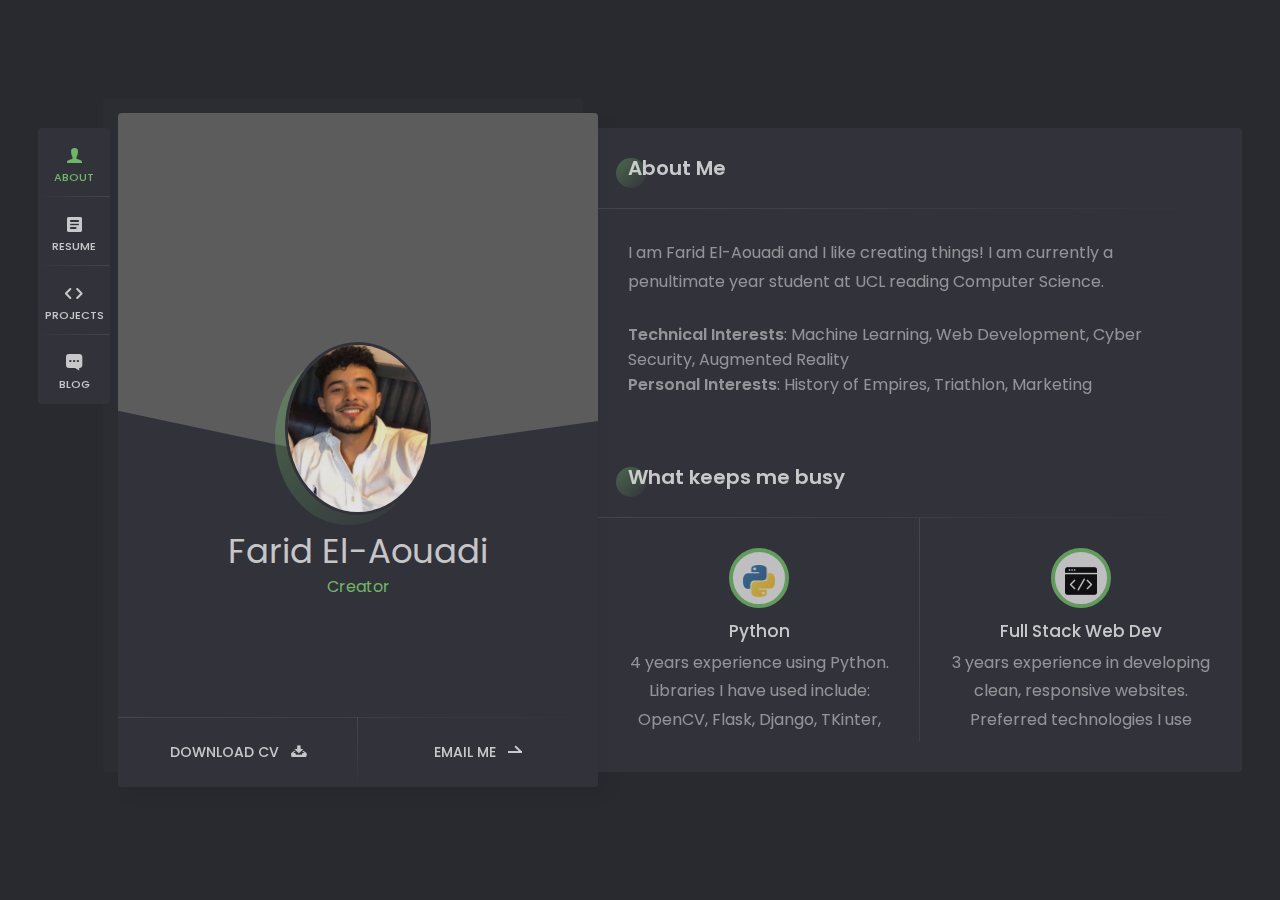
==== index.html @ 8448df7e "fixed instagram clone bug" ====
<!DOCTYPE html>
<html lang="en">
<head>

	<!--
		Basic
	-->
	<meta charset="UTF-8" />
	<meta http-equiv="X-UA-Compatible" content="IE=edge">
	<title>Farid El-Aouadi</title>
	<meta name="viewport" content="width=device-width, initial-scale=1, maximum-scale=1" />
	<meta name="description" content="fullstack developer machine learning flutter python" />
	<meta name="keywords" content="Python, flutter, fullstack web dev" />
	<meta name="author" content="Farid" />

	<!--
		Load Fonts
	-->
	<link href="https://fonts.googleapis.com/css?family=Poppins:100,100i,200,200i,300,300i,400,400i,500,500i,600,600i,700,700i,800,800i,900,900i" rel="stylesheet">


	<!--
		Load CSS
	-->
	<link rel="stylesheet" href="css/basic.css" />
	<link rel="stylesheet" href="css/layout.css" />
	<link rel="stylesheet" href="css/blogs.css" />
	<link rel="stylesheet" href="css/ionicons.css" />
	<link rel="stylesheet" href="css/magnific-popup.css" />
	<link rel="stylesheet" href="css/animate.css" />
	<link rel="stylesheet" href="css/owl.carousel.css" />

	<!--
		Template New-Skin
	-->
	<link rel="stylesheet" href="css/new-skin/new-skin.css" />

	<!--
		Template Colors
	-->
	<link rel="stylesheet" href="css/template-colors/green.css" />

	<!--
		Template Dark
	-->
	<link rel="stylesheet" href="css/template-dark/dark.css" />

	<!--
		Favicons
	-->
	<link rel="shortcut icon" href="images/favicons/favicon.ico">

</head>

<body>
	<div class="page new-skin">

		<!-- preloader -->
		<div class="preloader">
			<div class="centrize full-width">
				<div class="vertical-center">
					<div class="spinner">
						<div class="double-bounce1"></div>
						<div class="double-bounce2"></div>
					</div>
				</div>
			</div>
		</div>

		<!-- background -->
		<div class="background"></div>

		<!--
			Container
		-->
		<div class="container opened" data-animation-in="fadeInLeft" data-animation-out="fadeOutLeft">

			<!--
				Header
			-->
			<header class="header">

				<!-- menu -->
				<div class="top-menu">
					<ul>
						<li class="active">
							<a href="#about-card">
								<span class="icon ion-person"></span>
								<span class="link">About</span>
							</a>
						</li>
						<li>
							<a href="#resume-card">
								<span class="icon ion-android-list"></span>
								<span class="link">Resume</span>
							</a>
						</li>
						<li>
							<a href="#works-card">
								<span class="icon ion-code"></span>
								<span class="link">Projects</span>
							</a>
						</li>
						<li>
							<a href="#blog-card">
								<span class="icon ion-chatbox-working"></span>
								<span class="link">Blog</span>
							</a>
						</li>
					</ul>
				</div>

			</header>

			<!--
				Card - Started
			-->
			<div class="card-started" id="home-card">

				<!--
					Profile
				<div class="profile no-photo">
				MAKE THIS THE DIV CLASS IF YOU WANT TO HAVE THE ENLARGED PICTURE ON THE HOME PAGE

			-->
				<div class="profile">


					<!-- profile image -->
					<div class="slide" style="background-image: url(images/bg.png);"></div>

					<!-- profile photo -->
					<div class="image">
						<img src="images/pic.jpeg" alt="" />
					</div>

					<!-- profile titles -->
					<div class="title">Farid El-Aouadi</div>
					<div class="subtitle">Creator</div>

					<!-- profile socials -->
					<div class="social">
						<a target="_blank" href="https://github.com/faridelaouadi"><span class="fab fa-github"></span></a>
						<a target="_blank" href="https://www.linkedin.com/in/faridelaouadi/"><span class="fab fa-linkedin"></span></a>
					</div>

					<!-- profile buttons -->
					<div class="lnks">
						<a href="currentCV.pdf" target="_blank" class="lnk">
							<span class="text">Download CV</span>
							<span class="ion ion-archive"></span>
						</a>
						<a href="mailto:faridelaouadi@hotmail.co.uk" class="lnk discover">
							<span class="text">Email Me</span>
							<span class="arrow"></span>
						</a>

					</div>

				</div>

			</div>

			<!--
				Card - About
			-->
			<div class="card-inner animated active" id="about-card">
				<div class="card-wrap">

					<!--
						About
					-->
					<div class="content about">

						<!-- title -->
						<div class="title">About Me</div>

						<!-- content -->
						<div class="row">
							<div class="col col-d-12 col-t-12 col-m-12 border-line-v">
								<div class="text-box">
									<p>
										I am Farid El-Aouadi and I like creating things! I am currently a penultimate year student at UCL reading Computer Science.
									</p>
									<br/>
									<ul>
										<li><strong>Technical Interests</strong>: Machine Learning, Web Development, Cyber Security, Augmented Reality </li>
										<li><strong>Personal Interests</strong>: History of Empires, Triathlon, Marketing </li>
									</ul>

								</div>
							</div>

						</div>

					</div>

					<!--
						Services
					-->
					<div class="content services">

						<!-- title -->
						<div class="title">What keeps me busy</div>

						<!-- content -->
						<div class="row service-items border-line-v">

							<!-- service item -->
							<div class="col col-d-6 col-t-6 col-m-12 border-line-h">
								<div class="service-item">
										<div class="icon" >
											<img src="images/python.png" alt=""  style="max-width:100%; max-height:100%;"/>
										</div>
									<div class="name">Python</div>
									<p>
										4 years experience using Python. Libraries I have used include: OpenCV, Flask, Django, TKinter, Pygame
									</p>
								</div>
							</div>

							<!-- service item -->
							<div class="col col-d-6 col-t-6 col-m-12 border-line-h">
								<div class="service-item">
									<div class="icon" >
										<img src="images/webdev.png" alt=""  style="max-width:100%; max-height:100%;"/>
									</div>
									<div class="name">Full Stack Web Dev</div>
									<p>
										3 years experience in developing clean, responsive websites. Preferred technologies I use when developing for the web include React, Vanilla JS, Django.
									</p>
								</div>
							</div>

							<!-- service item -->
							<div class="col col-d-6 col-t-6 col-m-12">
								<div class="service-item">
									<div class="icon" >
										<img src="images/flutter.png" alt=""  style="max-width:100%; max-height:100%;"/>
									</div>
									<div class="name">Flutter</div>
									<p>
										2 years experience developing cross platform mobile applications. I have used both React Native and Flutter but have a preference for Flutter.
									</p>
								</div>
							</div>

							<!-- service item -->
							<div class="col col-d-6 col-t-6 col-m-12">
								<div class="service-item">
									<div class="icon" >
										<img src="images/adobe.png" alt=""  style="max-width:100%; max-height:100%;"/>
									</div>
									<div class="name">Design</div>
									<p>
										For over 5 years, I have been doing design work like logo's, logo animations, album covers as a freelancer. It not only allowed me to develop my creativity but also soft business skills.
									</p>
								</div>
							</div>

							<div class="clear"></div>
						</div>

					</div>

				</div>
			</div>

			<!--
				Card - Resume
			-->
			<div class="card-inner" id="resume-card">
				<div class="card-wrap">

					<!--
						Resume
					-->
					<div class="content resume">

						<!-- title -->
						<div class="title">Resume</div>

						<!-- content -->
						<div class="row">

							<!-- experience -->
							<div class="col col-d-6 col-t-6 col-m-12 border-line-v">
								<div class="resume-title border-line-h">
									<div class="icon"><i class="ion ion-briefcase"></i></div>
									<div class="name">Experience</div>
								</div>
								<div class="resume-items">

									<div class="resume-item border-line-h active">
										<div class="date">2016 - Present</div>
										<div class="name">Freelance Developer</div>
										<div class="company">Self Employed</div>
										<p>
											Find clients through various marketing strategies and work with them on projects ranging from website development to logo design.
										</p>
									</div>

									<div class="resume-item border-line-h">
										<div class="date">2018 - 2019</div>
										<div class="name">Augmented Reality Developer</div>
										<div class="company">Kazendi Ltd</div>
										<p>
											Led a team of 3 developers using the HoloLens’ research mode to develop an application in Unity to visualise hands of the user in a remote collaboration scenario.
										</p>
									</div>


									<div class="resume-item">
										<div class="date">April 2019</div>
										<div class="name">Spring Intern</div>
										<div class="company">JP Morgan Chase London</div>
										<p>
											Selected to attend the spring into technology program in the JPMorgan London offices. •	Led a team that won first and second place prizes in two out of two in house competitions on algorithm design and strategy.
										</p>
									</div>

									<div class="resume-item">
										<div class="date">2018 - 2019</div>
										<div class="name">Maths + Computer Science Tutor</div>
										<div class="company">Manning's Tutors</div>
										<p>
											Deliver Computer science and Mathematics lessons to GCSE and A level students.
										</p>
									</div>

									<div class="resume-item">
										<div class="date">Jan 2018 - Mar 2018</div>
										<div class="name">Mobile Developer</div>
										<div class="company">UCL Psychology department</div>
										<p>
											Developed a cross platform application using React Native for the frontend and realm for the database to streamline processes speech therapists face allowing them to spend more time treating patients.
										</p>
									</div>


								</div>
							</div>

							<!-- education -->
							<div class="col col-d-6 col-t-6 col-m-12 border-line-v">
								<div class="resume-title border-line-h">
									<div class="icon"><i class="ion ion-university"></i></div>
									<div class="name">Education</div>
								</div>
								<div class="resume-items">


									<div class="resume-item border-line-h active">
										<div class="date">2017 - 2021</div>
										<div class="name">University College London</div>
										<div class="company">BSc Computer Science</div>
										<p>
											<b>1st Year : 78%</b>
										</p>
										<p>
											<b>2nd Year : 73%</b>
										</p>
										<p>The course covers vital computer science theory as well as a focus on pratical software development. </p>
										<a href="https://drive.google.com/open?id=1opXtRMer_6K17HaDaylzJdz0MDuMlko1" target="_blank" class="lnk">
											<span class="text">Revision Notes</span>
											<span class="ion ion-archive"></span>
										</a>
									</div>

									<div class="resume-title border-line-h">
										<div class="icon"><i class="ion ion-university"></i></div>
										<div class="name">MOOCs / Self Learning</div>
									</div>

									<p>The <span class="ion ion-archive"></span> indicates I have made online notes on the course which are linked.</p>

									<div class="resume-item border-line-h">
										<div class="date">Mar 2020</div>
										<div class="name"><a href="https://docs.google.com/document/d/14L2vAjAreYXpOYfIhjFkts0e4sI3jeT07pNGolSrPwk/edit?usp=sharing" target="_blank">Deep Learning Specialization<span class="ion ion-archive"></span></a></div>
										<div class="company">DeepLearning.ai</div>
									</div>

									<div class="resume-item border-line-h">
										<div class="date">Mar 2020</div>
										<div class="name"><a href="https://drive.google.com/file/d/1oX-6QzVXlLxp_X2SXn3GcYhSF4d0wNYt/view" target="_blank">Fundamentals of Digital Marketing<span class="ion ion-archive"></span></a></div>
										<div class="company">Google Digital Garage</div>
									</div>

									<div class="resume-item border-line-h">
										<div class="date">Feb 2020</div>
										<div class="name"><a href="https://docs.google.com/document/d/1NvZjA-oaULOBgNfupQYO3okbLyAC2Hg92IpwMcsMO64/edit?usp=sharing" target="_blank">Convolutional Neural Networks <span class="ion ion-archive"></span></a></div>
										<div class="company">Stanford University</div>
									</div>

									<div class="resume-item border-line-h">
										<div class="date">Jan 2020</div>
										<div class="name"><a href="https://docs.google.com/document/d/12xeB4QgCfX8QSOsEZR5ltzSDdctp9R7E4btyGAzJ5fQ/edit?usp=sharing" target="_blank">Machine Learning - Andrew Ng <span class="ion ion-archive"></span></a></div>
										<div class="company">Stanford University</div>
									</div>

									<div class="resume-item border-line-h">
										<div class="date">Jan 2020</div>
										<div class="name"><a href="https://ocw.mit.edu/courses/mathematics/18-06-linear-algebra-spring-2010/video-lectures/" target="_blank">Linear Algebra <span class="ion ion-desktop"></span></a></div>
										<div class="company">MIT</div>
									</div>

									<div class="resume-item border-line-h">
										<div class="date">Jan 2020</div>
										<div class="name"><a href="https://docs.google.com/document/d/1uUEafige5bszzYPhfLXyxC7HYeUVf0xhTuGdwqOC0DI/edit?usp=sharing" target="_blank">Probability and Statistics <span class="ion ion-archive"></span></a></div>
										<div class="company">Stanford University</div>
									</div>

									<div class="resume-item border-line-h">
										<div class="date">Sep 2019 - Dec 2019</div>
										<div class="name"><a href="https://docs.google.com/document/d/1ot6IMdwFuhpIqx0MHgS47N55x9oaj5DbDehnABgGThE/edit?usp=sharing" target="_blank">CS50 Web Programming <span class="ion ion-archive"></span></a></div>
										<div class="company">Harvard University</div>
									</div>

								</div>
							</div>
							<div class="clear"></div>
						</div>
					</div>

					<!--
						Skills
					-->
					<div class="content skills">

						<!-- title -->
						<div class="title">My Skills</div>

						<!-- content -->
						<div class="row">


							<!-- skill item -->
							<div class="col col-d-6 col-t-6 col-m-12 border-line-v">
								<div class="skills-list list">
									<div class="skill-title border-line-h">
										<div class="icon"><i class="ion ion-code"></i></div>
										<div class="name">Programming Knowledge</div>
									</div>
									<p>The following languages/frameworks are ones I have recently used at university or on independent projects</p>
									<ul>
										<li>
											<div class="name">Python</div>
										</li>
										<li>
											<div class="name">Java</div>
										</li>
										<li>
											<div class="name">C</div>
										</li>
										<li>
											<div class="name">HTML5, CSS, JavaScript</div>
										</li>
										<li>
											<div class="name">SQL</div>
										</li>
										<li>
											<div class="name">Flutter + Dart</div>
										</li>
										<li>
											<div class="name">React + React Native</div>
										</li>
									</ul>
								</div>
							</div>

							<!-- skill item -->
							<div class="col col-d-6 col-t-6 col-m-12 border-line-v">
								<div class="skills-list list">
									<div class="skill-title border-line-h">
										<div class="icon"><i class="ion ion-android-list"></i></div>
										<div class="name">CS Concepts</div>
									</div>
									<p>The links lead to my revision notes for the respective topics I made while studying them.</p>
									<ul>
										<li>
											<div class="name">Database Design</div>
										</li>
										<li>
											<div class="name">Cloud Computing using GCP, Azure, AWS</div>
										</li>
										<li>
											<div class="name">Machine Learning</div>
										</li>
										<li>
											<div class="name">Containerisation using Docker</div>
										</li>
										<li>
											<div class="name">Algorithm design</div>
										</li>
										<li>
											<div class="name">Concurrent Programming</div>
										</li>
										<li>
											<div class="name">Security</div>
										</li>
									</ul>
								</div>
							</div>

							<div class="clear"></div>
						</div>

					</div>

				</div>
			</div>

			<!--
				Card - Projects
			-->
			<div class="card-inner" id="works-card">
				<div class="card-wrap">

					<!--
						Works
					-->
					<div class="content works">

						<!-- title -->
						<div class="title">Portfolio</div>

						<!-- filters -->
						<div class="filter-menu filter-button-group">
							<div class="f_btn active">
								<label><input type="radio" name="fl_radio" value="grid-item" />All</label>
							</div>
							<div class="f_btn">
								<label><input type="radio" name="fl_radio" value="websites" />Websites</label>
							</div>
							<div class="f_btn">
								<label><input type="radio" name="fl_radio" value="web-apps" />Web Apps</label>
							</div>
							<div class="f_btn">
								<label><input type="radio" name="fl_radio" value="mobile-apps" />Mobile Apps</label>
							</div>
							<div class="f_btn">
								<label><input type="radio" name="fl_radio" value="design" />Design Work</label>
							</div>
							<div class="f_btn">
								<label><input type="radio" name="fl_radio" value="other" />Other</label>
							</div>
						</div>

						<!-- content -->
						<div class="row grid-items border-line-v">


							<!-- painting item design -->
							<div class="col col-d-6 col-t-6 col-m-12 grid-item other border-line-h">
								<div class="box-item">
									<div class="image">
										<a href="#painting" class="has-popup-media">
											<img src="images/portfolio/painting.gif" alt="" />
											<span class="info">
												<span class="ion ion-images"></span>
											</span>
										</a>
									</div>
									<div class="desc">
										<a href="#painting" class="name has-popup-media">Painting with Finger gestures</a>
										<div class="category">Python Project</div>
									</div>
									<div id="painting" class="popup-box mfp-fade mfp-hide">
										<div class="content">
											<div class="image">
												<img src="images/portfolio/painting.gif" alt="">
											</div>
											<div class="desc">
												<div class="post-box">
													<h1>Desktop Application</h1>
													<div class="blog-detail">Python</div>
													<div class="blog-content">
														<a href="https://www.linkedin.com/pulse/painting-finger-gestures-farid-el-aouadi/" target="_blank" class="button" style="padding-right:10px;">
															<span class="text">View Project Walkthrough</span>
															<span class="icon ion-android-list"></span>
														</a>
														<a href="https://github.com/faridelaouadi/Painting-With-Finger-Gestures" target="_blank" class="button">
															<span class="text">View Code</span>
															<span class="fab fa-github"></span>
														</a>
														<p>
															Became interested in OpenCV and wanted to work on a creative project to develop my knowledge
														</p>
														<p>
															Technologies used:
														</p>
														<ul class="list-style">
															<li>Python Pygame</li>
															<li>Python OpenCV</li>
														</ul>
													</div>
												</div>
											</div>
										</div>
									</div>
								</div>
							</div>

							<!-- slack item design -->
							<div class="col col-d-6 col-t-6 col-m-12 grid-item web-apps border-line-h">
								<div class="box-item">
									<div class="image">
										<a href="#slack" class="has-popup-media">
											<img src="images/mockups/slack.png" alt="" />
											<span class="info">
												<span class="ion ion-images"></span>
											</span>
										</a>
									</div>
									<div class="desc">
										<a href="#slack" class="name has-popup-media">Slack Clone</a>
										<div class="category">Web App</div>
									</div>
									<div id="slack" class="popup-box mfp-fade mfp-hide">
										<div class="content">
											<div class="image">
												<img src="images/mockups/slack.png" alt="" />
											</div>
											<div class="desc">
												<div class="post-box">
													<h1>Slack Clone</h1>
													<div class="blog-detail">Online chat app</div>
													<div class="blog-content">
														<a href="https://www.youtube.com/watch?v=WG3nf6w5Egk&feature=youtu.be" target="_blank" class="button" style="padding-right:10px;">
															<span class="text">View Project Demonstration</span>
															<span class="fab fa-youtube"></span>
														</a>
														<a href="https://github.com/faridelaouadi/SlackClone" target="_blank" class="button">
															<span class="text">View Code</span>
															<span class="fab fa-github"></span>
														</a>
														<p>
															Became interested in flask and thence socketIO so decided to create a basic chat app to strengthen my knowledge. User chooses a username and enters the app.
															They can interact in the current public chats by sending messages or GIFs.
															They can star messages to save them to their "Starred messages" tab.
															The user can create their own public/private chats using a pop up modal.
															The user can join private chat rooms if they know the name of it.
															The user can DM anyone thats online by clicking their name in the top right corner.
														</p>
														<p>
															Technologies Used:
														</p>
														<ul class="list-style">
															<li>Client Side: HTML, CSS, SASS, Bootstrap, JS</li>
															<li>Server Side: Python Flask</li>
															<li>Other: SocketIO, GIPHY API</li>
														</ul>
													</div>
												</div>
											</div>
										</div>
									</div>
								</div>
							</div>

							<!-- whiteboard item design -->
							<div class="col col-d-6 col-t-6 col-m-12 grid-item web-apps border-line-h">
								<div class="box-item">
									<div class="image">
										<a href="#whiteboard" class="has-popup-media">
											<img src="images/mockups/whiteboard.png" alt="" />
											<span class="info">
												<span class="ion ion-images"></span>
											</span>
										</a>
									</div>
									<div class="desc">
										<a href="#whiteboard" class="name has-popup-media">Online Collaboration Platform</a>
										<div class="category">Web App</div>
									</div>
									<div id="whiteboard" class="popup-box mfp-fade mfp-hide">
										<div class="content">
											<div class="image">
												<img src="images/mockups/whiteboard.png" alt="" />
											</div>
											<div class="desc">
												<div class="post-box">
													<h1>Online whiteboard</h1>
													<div class="blog-detail">Web App</div>
													<div class="blog-content">
														<a href="https://www.youtube.com/watch?v=ZKu6Bnap3KI&feature=youtu.be" target="_blank" class="button" style="padding-right:10px;">
															<span class="text">View Project Demonstration</span>
															<span class="fab fa-youtube"></span>
														</a>
														<a href="https://github.com/faridelaouadi/online-whiteboard" target="_blank" class="button">
															<span class="text">View Code</span>
															<span class="fab fa-github"></span>
														</a>
														<p>
															The goal was to create a collaborative whiteboard tool similar to webwhiteboard.com
														</p>
														<p>
															How it works?
														</p>
														<ul class="list-style">
															<li>Users enter their username</li>
															<li>Users then enter a room ID or create a private room. The room ID is a 16 char hex string that is randomly generated client side. (Still need to make sure that the room ID doesn't exist already on the server which is a low priority addition)</li>
															<li>Once the user is in the room, they can draw on the canvas with everyone else in the room</li>
															<li>They can also communicate with one another using the chat feature which includes sending and receiving GIFs</li>
														</ul>
													</div>
												</div>
											</div>
										</div>
									</div>
								</div>
							</div>

							<!-- Mentoring platform item design -->
							<div class="col col-d-6 col-t-6 col-m-12 grid-item web-apps border-line-h">
								<div class="box-item">
									<div class="image">
										<a href="#arabsoc" class="has-popup-media">
											<img src="images/mockups/arabsoc.png" alt="" />
											<span class="info">
												<span class="ion ion-images"></span>
											</span>
										</a>
									</div>
									<div class="desc">
										<a href="#arabsoc" class="name has-popup-media">Social network for Uni Society</a>
										<div class="category">Web App</div>
									</div>
									<div id="arabsoc" class="popup-box mfp-fade mfp-hide">
										<div class="content">
											<div class="image">
												<img src="images/mockups/arabsoc.png" alt="" />
											</div>
											<div class="desc">
												<div class="post-box">
													<h1>Social network for Uni Society</h1>
													<div class="blog-detail">Web App</div>
													<div class="blog-content">
														<a href="https://www.youtube.com/watch?v=D5yAuz7L9XE&feature=youtu.be" target="_blank" class="button" style="padding-right:10px;">
															<span class="text">View Project Demonstration</span>
															<span class="fab fa-youtube"></span>
														</a>
														<a href="https://github.com/faridelaouadi/mentoring-platform" target="_blank" class="button">
															<span class="text">View Code</span>
															<span class="fab fa-github"></span>
														</a>
														<p>
															This platform will soon be launched at my univeristy for the arab + north african society to connect alumni students with current students in a mentor/mentee arrangement. This platform will also help with networking as students can browse through and contact all users. And finally it will be beneficial to students as they share resources on the resources section.
														</p>
														<p>
															Technologies used:
														</p>
														<ul class="list-style">
															<li>Python Flask</li>
															<li>Bootstrap</li>
															<li>PostgreSQL database</li>
														</ul>
													</div>
												</div>
											</div>
										</div>
									</div>
								</div>
							</div>

							<!-- Book Reviews item design -->
							<div class="col col-d-6 col-t-6 col-m-12 grid-item web-apps border-line-h">
								<div class="box-item">
									<div class="image">
										<a href="#book_reviews" class="has-popup-media">
											<img src="images/mockups/book_reviews.png" alt="" />
											<span class="info">
												<span class="ion ion-images"></span>
											</span>
										</a>
									</div>
									<div class="desc">
										<a href="#book_reviews" class="name has-popup-media">Book Reviewing Platform</a>
										<div class="category">Web App</div>
									</div>
									<div id="book_reviews" class="popup-box mfp-fade mfp-hide">
										<div class="content">
											<div class="image">
												<img src="images/mockups/book_reviews.png" alt="" />
											</div>
											<div class="desc">
												<div class="post-box">
													<h1>Book Reviewing Platform</h1>
													<div class="blog-detail">Web App + API</div>
													<div class="blog-content">
														<a href="https://www.youtube.com/watch?v=NpC8r8lJ-K8&feature=youtu.be" target="_blank" class="button" style="padding-right:10px;">
															<span class="text">View Project Demonstration</span>
															<span class="fab fa-youtube"></span>
														</a>
														<a href="https://github.com/faridelaouadi/book-reviews" target="_blank" class="button">
															<span class="text">View Code</span>
															<span class="fab fa-github"></span>
														</a>
														<p>
															I have had experience developing static frontend websites and decided to begin learning dynamic content generation and basically how to create full stack apps.
														</p>
														<p>
															The database contains a selection of books. Users can search for a book from the database by ISBN, title or author. For non unique queries, the user is then shown a list of all matching results. From these results, the user can then view information regarding the book which is retrieved through the GoodReads API. The user can then see all the reviews left by fellow users on the system as well as leaving their own reviews.
														</p>
														<p>
															Technologies used:
														</p>
														<ul class="list-style">
															<li>Python Flask</li>
															<li>HTML, CSS, Bootstrap</li>
															<li>PostgreSQL on heroku</li>
														</ul>
													</div>

												</div>
											</div>
										</div>
									</div>
								</div>
							</div>

							<!-- Uber eats item design -->
							<div class="col col-d-6 col-t-6 col-m-12 grid-item web-apps border-line-h">
								<div class="box-item">
									<div class="image">
										<a href="#ubereats" class="has-popup-media">
											<img src="images/mockups/ubereats.png" alt="" />
											<span class="info">
												<span class="ion ion-images"></span>
											</span>
										</a>
									</div>
									<div class="desc">
										<a href="#ubereats" class="name has-popup-media">Uber Eats Clone</a>
										<div class="category">Web App</div>
									</div>
									<div id="ubereats" class="popup-box mfp-fade mfp-hide">
										<div class="content">
											<div class="image">
												<img src="images/mockups/ubereats.png" alt="" />
											</div>
											<div class="desc">
												<div class="post-box">
													<h1>Uber Eats Clone</h1>
													<div class="blog-detail">Web App</div>
													<div class="blog-content">
														<a href="https://www.youtube.com/watch?v=c-sa5OqlkhQ&feature=youtu.be" target="_blank" class="button" style="padding-right:10px;">
															<span class="text">View Project Demonstration</span>
															<span class="fab fa-youtube"></span>
														</a>
														<a href="https://github.com/faridelaouadi/restaurant_ordering_system" target="_blank" class="button">
															<span class="text">View Code</span>
															<span class="fab fa-github"></span>
														</a>
														<p>
															A web app made using Python Django and Javascript simulating a restaurant ordering system. Users can browse the restaurant’s menu, add items to their cart, and submit their orders. Meanwhile, the restaurant owners can add and update menu items (using the Django Admin interface), and view orders that have been placed (using page in the interface). Styling is done using Bootstrap.
														</p>
														<p>
															App Features:
														</p>
														<ul class="list-style">
															<li>Adding Items: Using Django Admin, site administrators can add, update, and remove items on the menu.</li>
															<li>Registration, Login, Logout: Site users can register for the web application with a username, password, first name, last name, and email address.</li>
															<li>Shopping Cart: Once logged in, users see a representation of the restaurant’s menu, where they can add items (along with toppings or extras, if appropriate) to their virtual “shopping cart.” The contents of the shopping are saved even if a user closes the window, or logs out and logs back in again.</li>
															<li>Placing an Order: Once there is at least one item in a user’s shopping cart, users can place an order, whereby the user is asked to confirm the items in the shopping cart.</li>
															<li>Viewing Orders: Site administrators can view any orders that have already been placed. Site users can see their history of orders by navigating to the same page.</li>
														</ul>
													</div>
												</div>
											</div>
										</div>
									</div>
								</div>
							</div>

							<!-- instagram mobile app item design -->
							<div class="col col-d-6 col-t-6 col-m-12 grid-item mobile-apps border-line-h">
								<div class="box-item">
									<div class="image">
										<a href="#insta" class="has-popup-media">
											<img src="https://media.giphy.com/media/fwKKLICx5W9DMSEB2t/giphy.gif" alt="" />
											<span class="info">
												<span class="ion ion-images"></span>
											</span>
										</a>
									</div>
									<div class="desc">
										<a href="#insta" class="name has-popup-media">Instagram Clone</a>
										<div class="category">Flutter (frontend only)</div>
									</div>
									<div id="insta" class="popup-box mfp-fade mfp-hide">
										<div class="content">
											<div class="image">
												<img src="images/insta_design.png" alt="" />
											</div>
											<div class="desc">
												<div class="post-box">
													<h1>Instagram App Clone</h1>
													<div class="blog-detail">Flutter (frontend only)</div>
													<div class="blog-content">
														<a href="https://github.com/faridelaouadi/InstaClone" target="_blank" class="button">
															<span class="text">View Code</span>
															<span class="fab fa-github"></span>
														</a>
														<p>
															The goal of this project was to create an implementation of a redesign i found of Instagram on Dribble. The implementation was inspired by youtuber Marcus Ng.
														</p>
														<p>
															Features include
														</p>
														<ul class="list-style">
															<li>Home screen with stories and posts</li>
															<li>Post page with comment functionality</li>
														</ul>
													</div>
												</div>
											</div>
										</div>
									</div>
								</div>
							</div>

							<!-- netflix mobile app item design -->
							<div class="col col-d-6 col-t-6 col-m-12 grid-item mobile-apps border-line-h">
								<div class="box-item">
									<div class="image">
										<a href="#netflix" class="has-popup-media">
											<img src="https://media.giphy.com/media/kGpBkjzd50ncHdo1dn/giphy.gif" alt="" />
											<span class="info">
												<span class="ion ion-images"></span>
											</span>
										</a>
									</div>
									<div class="desc">
										<a href="#netflix" class="name has-popup-media">Netflix Clone</a>
										<div class="category">Flutter (frontend only)</div>
									</div>
									<div id="netflix" class="popup-box mfp-fade mfp-hide">
										<div class="content">
											<div class="image">
												<img src="images/design.png" alt="" />
											</div>
											<div class="desc">
												<div class="post-box">
													<h1>Netflix App Clone</h1>
													<div class="blog-detail">Flutter (frontend only)</div>
													<div class="blog-content">
														<a href="https://github.com/faridelaouadi/NetflixClone" target="_blank" class="button">
															<span class="text">View Code</span>
															<span class="fab fa-github"></span>
														</a>
														<p>
															The goal of this project was to create an implementation of a redesign i found of netflix on Dribble. The implementation was inspired by youtuber Marcus Ng.
														</p>
														<p>
															Features include
														</p>
														<ul class="list-style">
															<li>Custom clipper for headline movie images</li>
															<li>Custom sliding carousel</li>
														</ul>
													</div>
												</div>
											</div>
										</div>
									</div>
								</div>
							</div>

							<!-- chat mobile app item design -->
							<div class="col col-d-6 col-t-6 col-m-12 grid-item mobile-apps border-line-h">
								<div class="box-item">
									<div class="image">
										<a href="#chat" class="has-popup-media">
											<img src="images/portfolio/chat.png" alt="" />
											<span class="info">
												<span class="ion ion-images"></span>
											</span>
										</a>
									</div>
									<div class="desc">
										<a href="#chat" class="name has-popup-media">Mobile Chat App</a>
										<div class="category">Flutter with Firebase backend</div>
									</div>
									<div id="chat" class="popup-box mfp-fade mfp-hide">
										<div class="content">
											<div class="image">
												<img src="images/portfolio/chat.png" alt="" />
											</div>
											<div class="desc">
												<div class="post-box">
													<h1>Mobile Chat App</h1>
													<div class="blog-detail">Flutter with Firebase backend</div>
													<div class="blog-content">
														<a href="https://github.com/faridelaouadi/learning-flutter/tree/master/chat_app" target="_blank" class="button">
															<span class="text">View Code</span>
															<span class="fab fa-github"></span>
														</a>
														<p>
															The goal of this project was to create a realtime chat app using Flutter. The backend is Firebase - authentication and database is done on firebase.
														</p>
														<p>
															How it works?
														</p>
														<ul class="list-style">
															<li>Users sign in/sign up</li>
															<li>chat away...</li>
														</ul>
													</div>
												</div>
											</div>
										</div>
									</div>
								</div>
							</div>


							<!-- react native item design -->
							<div class="col col-d-6 col-t-6 col-m-12 grid-item mobile-apps border-line-h">
								<div class="box-item">
									<div class="image">
										<a href="#popup-6" class="has-popup-media">
											<img src="https://media.giphy.com/media/VJwvkWcN6B03UYEWtj/giphy.gif" alt="" />
											<span class="info">
												<span class="ion ion-images"></span>
											</span>
										</a>
									</div>
									<div class="desc">
										<a href="#popup-6" class="name has-popup-media">Mobile App for Therapists</a>
										<div class="category">React Native Project</div>
									</div>
									<div id="popup-6" class="popup-box mfp-fade mfp-hide">
										<div class="content">
											<div class="image">
												<img src="https://media.giphy.com/media/VJwvkWcN6B03UYEWtj/giphy.gif" alt="">
											</div>
											<div class="desc">
												<div class="post-box">
													<h1>Mobile Application</h1>
													<div class="blog-detail">Design</div>
													<div class="blog-content">
														<a href="https://www.youtube.com/watch?v=rPweusYceNE&feature=youtu.be" target="_blank" class="button" style="padding-right:10px;">
															<span class="text">View Project Demonstration</span>
															<span class="fab fa-youtube"></span>
														</a>
														<p>
															Developed a cross platform application using React Native for the frontend and realm for the database to streamline processes speech therapists face allowing them to spend more time treating patients.
														</p>
														<p>Technologies used: </p>
														<ul class="list-style">
															<li>React Native</li>
															<li>Realm Database</li>
														</ul>
													</div>
													<p>The contract I signed before working on the project meant that it could not be be opensourced.</p>
												</div>
											</div>
										</div>
									</div>
								</div>
							</div>

							<!-- bafa item design -->
							<div class="col col-d-6 col-t-6 col-m-12 grid-item websites border-line-h">
								<div class="box-item">
									<div class="image">
										<a href="#bafa_popup" class="has-popup-media">
											<img src="" alt="" />
											<img src="images/mockups/bafa.png" alt="" />
											<span class="info">
												<span class="ion ion-images"></span>
											</span>
										</a>
									</div>
									<div class="desc">
										<a href="#bafa_popup" class="name has-popup-media">BAFA Properties</a>
										<div class="category">Website</div>
									</div>
									<div id="bafa_popup" class="popup-box mfp-fade mfp-hide">
										<div class="content">
											<div class="image">
												<img src="images/mockups/bafa.png" alt="">
											</div>
											<div class="desc">
												<div class="post-box">
													<h1>BAFA Properties</h1>
													<div class="blog-detail">Web Design, Development and maintenance</div>
													<div class="blog-content">
														<a href="https://bafaconstruction.com/" target="_blank" class="button" style="padding-right:10px;">
															<span class="text">View Live Project</span>
														</a>
														<a href="https://github.com/faridelaouadi/BAFA_Properties" class="button">
															<span class="text">View Code</span>
															<span class="fab fa-github"></span>
														</a>
														<p>
															The client for this project is a London based property developer. Their goal was to create a clean and responsive website to showcase their previous projects to show potential investors.
														</p>
														<p>
															Considering their target audience was investors, I decided that the look and feel had to be elegant. The colour scheme, typography and animations used throughout reflects this.
														</p>

														<p>
															Technologies used:
														</p>
														<ul class="list-style">
															<li>HTML, CSS, JS, JQuery</li>
															<li>Git Version Control</li>
															<li>Hosted using Github Pages</li>
														</ul>
													</div>
												</div>
											</div>
										</div>
									</div>
								</div>
							</div>

							<!-- elfenoon item design -->
							<div class="col col-d-6 col-t-6 col-m-12 grid-item websites border-line-h">
								<div class="box-item">
									<div class="image">
										<a href="#elfenoon_popup" class="has-popup-media">
											<img src="images/mockups/elfenoon.png" alt="" />
											<span class="info">
												<span class="ion ion-images"></span>
											</span>
										</a>
									</div>
									<div class="desc">
										<a href="#elfenoon_popup" class="name has-popup-media">Elfenoon Restaurant</a>
										<div class="category">Website</div>
									</div>
									<div id="elfenoon_popup" class="popup-box mfp-fade mfp-hide">
										<div class="content">
											<div class="image">
												<img src="images/mockups/elfenoon.png" alt="">
											</div>
											<div class="desc">
												<div class="post-box">
													<h1>Elfenoon Moroccan Restaurant</h1>
													<div class="blog-detail">Website design, development, maintenance</div>
													<div class="blog-content">
														<a href="https://www.elfenoon.co.uk/" target="_blank" class="button" style="padding-right:10px;">
															<span class="text">View Live Project</span>
														</a>
														<a href="https://github.com/faridelaouadi/ElFenoon" target="_blank" class="button">
															<span class="text">View Code</span>
															<span class="fab fa-github"></span>
														</a>
														<p>
															The client for this project is a London based business owner that recently opened a Moroccan Restaurant. Their goal was to create a search engine optimised , responsive website to reach out to their target audience.
														</p>
														<p>
															The first thing I had to do for this project was to become familiar with competitor websites and see what they were doing right and wrong. I then used what I had learnt to create a website for the client. Using the Agile methodology to iterate on client feedback, I was eventually able to create a website that the client was extremely happy with.
														</p>
														<p>
															Technologies used:
														</p>
														<ul class="list-style">
															<li>HTML, CSS, JS</li>
															<li>Git Version Control</li>
															<li>SEO techniques</li>
															<li>Facebook Pixel</li>
														</ul>
													</div>
												</div>
											</div>
										</div>
									</div>
								</div>
							</div>

							<!-- skyline item design -->
							<div class="col col-d-6 col-t-6 col-m-12 grid-item websites border-line-h">
								<div class="box-item">
									<div class="image">
										<a href="#skyline_popup" class="has-popup-media">
											<img src="images/mockups/skyline.png" alt="" />
											<span class="info">
												<span class="ion ion-images"></span>
											</span>
										</a>
									</div>
									<div class="desc">
										<a href="#skyline_popup" class="name has-popup-media">Skyline Builds</a>
										<div class="category">Website</div>
									</div>
									<div id="skyline_popup" class="popup-box mfp-fade mfp-hide">
										<div class="content">
											<div class="image">
												<img src="images/mockups/skyline.png" alt="" />
											</div>
											<div class="desc">
												<div class="post-box">
													<h1>Skyline Builds</h1>
													<div class="blog-detail">Web Design and development</div>
													<div class="blog-content">
														<p>
															The client for this project was a local property contractor specialising in loft conversions and conservatories. Their goal was to create a website to showcase their portfolio and host information about that they could refer potential clients to.
														</p>
														<p>
															The client had a blue business card with the london skyline as a yellow silhouette. I decided to use this idea for the homepage and to create large links to the four main sections that the client mentioned. The design of the rest of the website followed suit.
														</p>
														<p>
															Technologies used:
														</p>
														<ul class="list-style">
															<li>HTML, CSS, JS</li>
															<li>Git Version Control</li>
															<li>Hosted by the client</li>
														</ul>
														<p>
															At the client's request, I was unable to opensource the project.
														</p>
													</div>
												</div>
											</div>
										</div>
									</div>
								</div>
							</div>

							<!-- Zion cover item photo -->
							<div class="col col-d-6 col-t-6 col-m-12 grid-item design border-line-h">
								<div class="box-item">
									<div class="image">
										<a href="images/portfolio/covers/zion.png" class="has-popup-image">
											<img src="images/portfolio/covers/zion.png" alt="" />
											<span class="info">
												<span class="ion ion-image"></span>
											</span>
										</a>
									</div>
									<div class="desc">
										<a href="images/portfolio/covers/zion.png" class="name has-popup-image">Single Cover for local musician</a>
										<div class="category">Design</div>
									</div>
								</div>
							</div>

							<!-- Zion cover item photo -->
							<div class="col col-d-6 col-t-6 col-m-12 grid-item design border-line-h">
								<div class="box-item">
									<div class="image">
										<a href="images/portfolio/covers/nav.jpg" class="has-popup-image">
											<img src="images/portfolio/covers/nav.jpg" alt="" />
											<span class="info">
												<span class="ion ion-image"></span>
											</span>
										</a>
									</div>
									<div class="desc">
										<a href="images/portfolio/covers/nav.jpg" class="name has-popup-image">Album Cover for musician</a>
										<div class="category">Design</div>
									</div>
								</div>
							</div>

							<!-- tiger item photo -->
							<div class="col col-d-6 col-t-6 col-m-12 grid-item design border-line-h">
								<div class="box-item">
									<div class="image">
										<a href="images/portfolio/logos/tiger.png" class="has-popup-image">
											<img src="images/portfolio/logos/tiger.png" alt="" />
											<span class="info">
												<span class="ion ion-image"></span>
											</span>
										</a>
									</div>
									<div class="desc">
										<a href="images/portfolio/logos/tiger.png" class="name has-popup-image">Logo Design for Sports Brand</a>
										<div class="category">Design</div>
									</div>
								</div>
							</div>

							<!-- bear logo item photo -->
							<div class="col col-d-6 col-t-6 col-m-12 grid-item design border-line-h">
								<div class="box-item">
									<div class="image">
										<a href="images/portfolio/logos/bear.png" class="has-popup-image">
											<img src="images/portfolio/logos/bear.png" alt="" />
											<span class="info">
												<span class="ion ion-image"></span>
											</span>
										</a>
									</div>
									<div class="desc">
										<a href="images/portfolio/logos/bear.png" class="name has-popup-image">Logo Design for Jewellers</a>
										<div class="category">Design</div>
									</div>
								</div>
							</div>

							<!-- full design portfolio item design -->
							<div class="col col-d-6 col-t-6 col-m-12 grid-item design border-line-h">
								<div class="box-item">
									<div class="image">
										<a href="#full_design" class="has-popup-media">
											<img src="images/full_design.png" alt="" />
											<span class="info">
												<span class="ion ion-images"></span>
											</span>
										</a>
									</div>
									<div class="desc">
										<a href="#full_design" class="name has-popup-media">Full portfolio</a>
										<div class="category">Design</div>
									</div>
									<div id="full_design" class="popup-box mfp-fade mfp-hide">
										<div class="content">
											<div class="image">
												<img src="images/insta.png" alt="">
											</div>
											<div class="desc">
												<div class="post-box">
													<h1>Read below...</h1>
													<div class="blog-content">
														<p>
															For the sake of website load times, I have chosen not to upload my whole portfolio here.
														</p>
														<p>
															If you are interested in seeing more of my work, check out my instagram page below...
														</p>
													</div>
													<a href="https://www.instagram.com/elfino_design/" target="_blank" class="button">
														<span class="text">View Portfolio</span>
														<span class="arrow"></span>
													</a>
												</div>
											</div>
										</div>
									</div>
								</div>
							</div>


							<div class="clear"></div>
						</div>

					</div>

				</div>
			</div>

			<!--
				Card - Blog
			-->
			<div class="card-inner blog" id="blog-card">
				<div class="card-wrap">

					<!--
						Blog
					-->
					<div class="content blog">

						<!-- title -->
						<div class="title">Latest Posts</div>

						<!-- content -->
						<div class="row border-line-v">

							<div class="col col-d-12 col-t-12 col-m-12 border-line-h">
								<div class="box-item">
									<div class="image">
										<a href="https://www.linkedin.com/pulse/painting-finger-gestures-farid-el-aouadi/" target="_blank">
											<img src="images/blog/painting.png" alt="" />
											<span class="info">
												<span class="ion ion-document-text"></span>
											</span>
											<span class="date"><strong>7</strong>January</span>
										</a>
									</div>
									<div class="desc">
										<a href="https://www.linkedin.com/pulse/painting-finger-gestures-farid-el-aouadi/" target="_blank" class="name">Painting with finger gestures</a>
										<div class="category">Code walkthrough Blog Post</div>
									</div>
								</div>
							</div>

							<!-- blog item -->
							<div class="col col-d-12 col-t-12 col-m-12 border-line-h">
								<div class="box-item">
									<div class="image">
										<a href="https://www.linkedin.com/pulse/introduction-cloud-computing-farid-el-aouadi/" target="_blank">
											<img src="images/blog/cloud.png" alt="" />
											<span class="info">
												<span class="ion ion-document-text"></span>
											</span>
											<span class="date"><strong>4</strong>July</span>
										</a>
									</div>
									<div class="desc">
										<a href="https://www.linkedin.com/pulse/introduction-cloud-computing-farid-el-aouadi/" target="_blank" class="name">An introduction to Cloud Computing</a>
										<div class="category">Technical Blog Post</div>
									</div>
								</div>
							</div>



							<!-- blog item -->
							<div class="col col-d-12 col-t-12 col-m-12 border-line-h">
								<div class="box-item">
									<div class="image">
										<a href="https://www.linkedin.com/pulse/quantum-computing-horizon-our-data-secure-farid-el-aouadi/" target="_blank">
											<img src="images/blog/encryptionpic.png" alt="" />
											<span class="info">
												<span class="ion ion-document-text"></span>
											</span>
											<span class="date"><strong>30</strong>June</span>
										</a>
									</div>
									<div class="desc">
										<a href="https://www.linkedin.com/pulse/quantum-computing-horizon-our-data-secure-farid-el-aouadi/" target="_blank" class="name">With Quantum computing on the horizon, is our data secure?</a>
										<div class="category">Technical Blog Post</div>
									</div>
								</div>
							</div>

							<!-- blog item -->
							<div class="col col-d-12 col-t-12 col-m-12 border-line-h">
								<div class="box-item">
									<div class="image">
										<a href="https://www.linkedin.com/pulse/understanding-tech-community-through-stackoverflow-2018-el-aouadi/" target="_blank">
											<img src="images/blog/stackOverflow.png" alt="" />
											<span class="info">
												<span class="ion ion-document-text"></span>
											</span>
											<span class="date"><strong>25</strong>June</span>
										</a>
									</div>
									<div class="desc">
										<a href="https://www.linkedin.com/pulse/understanding-tech-community-through-stackoverflow-2018-el-aouadi/" target="_blank" class="name">Understanding the tech community through the StackOverflow 2018 developer survey</a>
										<div class="category">Non-Technical Blog Post</div>
									</div>
								</div>
							</div>

							<div class="clear"></div>
						</div>

					</div>

				</div>
			</div>

		</div>
	</div>

	<!--
		jQuery Scripts
	-->
	<script src="js/jquery.min.js"></script>
	<script src="js/jquery.validate.js"></script>
	<script src="js/jquery.magnific-popup.js"></script>
	<script src="js/imagesloaded.pkgd.js"></script>
	<script src="js/isotope.pkgd.js"></script>
	<script src="js/jquery.slimscroll.js"></script>
	<script src="js/owl.carousel.js"></script>

	<!--
		Google map api
	-->
	<script src="https://maps.googleapis.com/maps/api/js?key=AIzaSyDz2w7HUaWudHwd7AWQpCL48Qs050WOn9s"></script>

	<!--
		Main Scripts
	-->
	<script src="js/scripts.js"></script>

</body>
</html>
---- css/basic.css ----
/**
*	Ryan - Resume/CV/vCard Template (HTML)
*	Version: 2.0
*	Author: beshleyua
*	Author URL: http://themeforest.net/user/beshleyua
*	Copyright © Cvio by beshleyua. All Rights Reserved.
**/

/* TABLE OF CONTENTS
	1. Base
	2. Container
	3. Columns
	4. Preloader
	5. Typography
	6. Forms
	7. Alignments
	8. Animations
*/

/*
	1. Basic
*/

html {
	margin-right: 0!important;
}

body {
	margin: 0;
	padding: 0;
	border: none;
	font-family: 'Poppins';
	font-size: 14px;
	color: #626262;
	background: #d8dbe2;
	letter-spacing: 0em;
	font-weight: 400;
	-webkit-font-smoothing: antialiased;
	-webkit-text-size-adjust: 100%;
}

.page {
	position: absolute;
	overflow: hidden;
	width: 100%;
	height: 100%;
}

@media (max-width: 1023px) {
	.page {
		overflow: visible;
	}

}

* {
	box-sizing: border-box;
	-webkit-box-sizing: border-box;
}

/*
	2. Container
*/
.container {
	margin: -300px 0 0 -240px;
	position: absolute;
	top: 50%;
	left: 50%;
	width: 480px;
	height: 600px;
	transform: translateX(0px);
	-webkit-transform: translateX(0px);
	-moz-transform: translateX(0px);
	-o-transform: translateX(0px);
	transition: all 0.4s ease 0s;
	-moz-transition: all 0.4s ease 0s;
	-webkit-transition: all 0.4s ease 0s;
	-o-transition: all 0.4s ease 0s;
}

.container.opened {
	transform: translateX(-240px);
	-webkit-transform: translateX(-240px);
	-moz-transform: translateX(-240px);
	-o-transform: translateX(-240px);
}

@media (max-width: 1072px) {
	.container {
		margin: -300px 0 0 -220px;
		width: 440px;
	}

	.container.opened {
		transform: translateX(-204px);
		-webkit-transform: translateX(-204px);
		-moz-transform: translateX(-204px);
		-o-transform: translateX(-204px);
	}

}

@media (max-width: 1023px) {
	.container {
		margin: 0 auto;
		position: relative;
		top: 83px;
		left: 0;
		width: auto;
		max-width: 540px;
		height: auto;
		transform: none;
		-webkit-transform: none;
		-moz-transform: none;
		-o-transform: none;
	}

	.container.opened {
		transform: none;
		-webkit-transform: none;
		-moz-transform: none;
		-o-transform: none;
	}

}

@media (max-width: 560px) {
	.container {
		margin: 0 5px;
		top: 78px;
		width: auto;
		max-width: 100%;
	}

}

.background {
	position: fixed;
	top: 0%;
	left: 0%;
	width: 100%;
	height: 100%;
	background-position: center center;
	background-repeat: no-repeat;
	background-size: cover;
	background-color: rgba(120, 204, 109, 0.4);
}


/*
	3. Columns
*/
.row {
	margin: 0 -20px;
	position: relative;
	font-size: 0;
}

.row .col {
	padding: 20px;
	position: relative;
	display: inline-block;
	vertical-align: top;
	font-size: 14px;
}

.row .col .col {
	padding-top: 0;
	padding-bottom: 20px;
}

@media (min-width: 1024px) {
	.row .col.col-d-12 {
		width: 99.996%;
	}

	.row .col.col-d-11 {
		width: 91.663%;
	}

	.row .col.col-d-10 {
		width: 83.333%;
	}

	.row .col.col-d-9 {
		width: 74.997%;
	}

	.row .col.col-d-8 {
		width: 66.664%;
	}

	.row .col.col-d-7 {
		width: 58.331%;
	}

	.row .col.col-d-6 {
		width: 49.998%;
	}

	.row .col.col-d-5 {
		width: 41.665%;
	}

	.row .col.col-d-4 {
		width: 33.332%;
	}

	.row .col.col-d-3 {
		width: 24.999%;
	}

	.row .col.col-d-2 {
		width: 16.666%;
	}

	.row .col.col-d-1 {
		width: 8.333%;
	}

}

@media (max-width: 1023px) {
	.row .col.col-t-12 {
		width: 99.996%;
	}

	.row .col.col-t-11 {
		width: 91.663%;
	}

	.row .col.col-t-10 {
		width: 83.333%;
	}

	.row .col.col-t-9 {
		width: 74.997%;
	}

	.row .col.col-t-8 {
		width: 66.664%;
	}

	.row .col.col-t-7 {
		width: 58.331%;
	}

	.row .col.col-t-6 {
		width: 49.998%;
	}

	.row .col.col-t-5 {
		width: 41.665%;
	}

	.row .col.col-t-4 {
		width: 33.332%;
	}

	.row .col.col-t-3 {
		width: 24.999%;
	}

	.row .col.col-t-2 {
		width: 16.666%;
	}

	.row .col.col-t-1 {
		width: 8.333%;
	}

}

@media (max-width: 560px) {
	.row .col.col-m-12 {
		width: 99.996%;
	}

	.row .col.col-m-11 {
		width: 91.663%;
	}

	.row .col.col-m-10 {
		width: 83.333%;
	}

	.row .col.col-m-9 {
		width: 74.997%;
	}

	.row .col.col-m-8 {
		width: 66.664%;
	}

	.row .col.col-m-7 {
		width: 58.331%;
	}

	.row .col.col-m-6 {
		width: 49.998%;
	}

	.row .col.col-m-5 {
		width: 41.665%;
	}

	.row .col.col-m-4 {
		width: 33.332%;
	}

	.row .col.col-m-3 {
		width: 24.999%;
	}

	.row .col.col-m-2 {
		width: 16.666%;
	}

	.row .col.col-m-1 {
		width: 8.333%;
	}

}

.row:after {
	content: '';
	display: block;
	clear: both;
}

.border-line-v:before {
	content: '';
	position: absolute;
	left: 0;
	top: 0;
	width: 1px;
	height: 100%;
	background: -moz-radial-gradient(top, ellipse cover, rgba(197, 202, 213, 0.7) 0%, rgba(255, 255, 255, 0) 70%);
	background: -webkit-radial-gradient(top, ellipse cover, rgba(197, 202, 213, 0.7) 0%, rgba(255, 255, 255, 0) 70%);
	background: radial-gradient(ellipse at top, rgba(197, 202, 213, 0.7) 0%, rgba(255, 255, 255, 0) 70%);
}

.border-line-h:after {
	content: '';
	position: absolute;
	left: 0;
	bottom: 0;
	width: 100%;
	height: 1px;
	background: -moz-radial-gradient(left, ellipse cover, rgba(197, 202, 213, 0.7) 0%, rgba(255, 255, 255, 0) 70%);
	background: -webkit-radial-gradient(left, ellipse cover, rgba(197, 202, 213, 0.7) 0%, rgba(255, 255, 255, 0) 70%);
	background: radial-gradient(ellipse at left, rgba(197, 202, 213, 0.7) 0%, rgba(255, 255, 255, 0) 70%);
}

/*
	4. Preloader
*/
.preloader {
	position: fixed;
	top: 0;
	left: 0;
	width: 100%;
	height: 100%;
	text-align: center;
	background: #ffffff;
	z-index: 1000;
}

.preloader .spinner {
	position: relative;
	display: inline-block;
	width: 40px;
	height: 40px;
}

.preloader .spinner .double-bounce1,
.preloader .spinner .double-bounce2 {
	position: absolute;
	top: 0;
	left: 0;
	width: 100%;
	height: 100%;
	background: #78cc6d;
	opacity: 1;
	-webkit-animation: sk-bounce 2s infinite ease-in-out;
	animation: sk-bounce 2s infinite ease-in-out;
	border-radius: 50%;
	-moz-border-radius: 50%;
	-webkit-border-radius: 50%;
	-khtml-border-radius: 50%;
}

.preloader .spinner .double-bounce2 {
	-webkit-animation-delay: -1s;
	animation-delay: -1s;
	opacity: 0.1;
}

/*
	5. Typography
*/
h1,
h2,
h3,
h4,
h5,
h6 {
	margin: 0 0 5px 0;
	font-family: 'Poppins';
	font-size: 25px;
	color: #171717;
	line-height: 33px;
	font-weight: 500;
}

h2 {
	font-size: 24px;
}

h3 {
	font-size: 22px;
}

h4 {
	font-size: 20px;
}

h5 {
	font-size: 18px;
}

h6 {
	font-size: 16px;
}

p {
	font-size: 14px;
	line-height: 1.6;
	padding: 0;
	margin: 0 0 20px 0;
}

strong {
	font-weight: 500;
}

/* links, buttons */
.lnks {
	position: absolute;
	bottom: 0;
	left: 0;
	width: 100%;
	height: 70px;
	z-index: 10;
}

.lnks:before {
	content: '';
	position: absolute;
	left: 0;
	top: 0;
	width: 100%;
	height: 1px;
	background: -moz-radial-gradient(left, ellipse cover, rgba(197, 202, 213, 0.7) 0%, rgba(255, 255, 255, 0) 70%);
	background: -webkit-radial-gradient(left, ellipse cover, rgba(197, 202, 213, 0.7) 0%, rgba(255, 255, 255, 0) 70%);
	background: radial-gradient(ellipse at left, rgba(197, 202, 213, 0.7) 0%, rgba(255, 255, 255, 0) 70%);
}

.lnk,
.button {
	position: relative;
	float: left;
	width: 50%;
	height: 70px;
	line-height: 70px;
	font-size: 12px;
	color: #171717;
	font-weight: 500;
	text-align: center;
	text-decoration: none;
	text-transform: uppercase;
	border: none;
}

.lnk:before,
.button:before {
	content: '';
	position: absolute;
	right: 0;
	top: 0;
	width: 1px;
	height: 100%;
	background: -moz-radial-gradient(top, ellipse cover, rgba(197, 202, 213, 0.7) 0%, rgba(255, 255, 255, 0) 70%);
	background: -webkit-radial-gradient(top, ellipse cover, rgba(197, 202, 213, 0.7) 0%, rgba(255, 255, 255, 0) 70%);
	background: radial-gradient(ellipse at top, rgba(197, 202, 213, 0.7) 0%, rgba(255, 255, 255, 0) 70%);
}

.lnk .ion,
.button .ion,
.lnk .arrow,
.button .arrow {
	margin: 0 0 0 8px;
	position: relative;
	top: -2px;
	display: inline-block;
	vertical-align: middle;
	font-size: 18px;
	transition: all 0.3s ease 0s;
	-moz-transition: all 0.3s ease 0s;
	-webkit-transition: all 0.3s ease 0s;
	-o-transition: all 0.3s ease 0s;
}

.lnk .arrow,
.button .arrow {
	top: -1px;
	width: 14px;
	height: 2px;
}

.lnk .arrow:before,
.button .arrow:before,
.lnk .arrow:after,
.button .arrow:after {
	content: '';
	position: absolute;
	left: 0;
	top: 0;
	width: 100%;
	height: 100%;
	background: #171717;
	transition: all 0.3s ease 0s;
	-moz-transition: all 0.3s ease 0s;
	-webkit-transition: all 0.3s ease 0s;
	-o-transition: all 0.3s ease 0s;
}

.lnk .arrow:after,
.button .arrow:after {
	left: auto;
	top: auto;
	right: 0;
	bottom: 3px;
	width: 8px;
	height: 2px;
	transform: rotate(45deg);
	-webkit-transform: rotate(45deg);
	-moz-transform: rotate(45deg);
	-o-transform: rotate(45deg);
}

.lnk .text,
.button .text {
	transition: all 0.3s ease 0s;
	-moz-transition: all 0.3s ease 0s;
	-webkit-transition: all 0.3s ease 0s;
	-o-transition: all 0.3s ease 0s;
}

.lnk:last-child:before,
.button:last-child:before {
	display: none;
}

.lnk:hover,
.button:hover {
	color: #78cc6d;
}

.lnk:hover .ion,
.button:hover .ion {
	color: #78cc6d;
}

.lnk:hover .arrow:before,
.button:hover .arrow:before,
.lnk:hover .arrow:after,
.button:hover .arrow:after {
	background: #78cc6d;
}

.button {
	display: inline-block;
	float: none;
	width: auto;
}

a {
	color: #626262;
	text-decoration: none;
	opacity: 1;
	outline: none;
}

a:hover {
	text-decoration: none;
	color: #78cc6d;
}

/* lists */
ol,
ul {
	list-style: none;
	margin-top: 0px;
	margin-bottom: 0px;
	padding-left: 0px;
}

ul ul,
ul ol,
ol ol,
ol ul {
	margin-bottom: 0px;
}

li {
	margin-bottom: 0px;
}

/* code */
code {
	background: #d8dbe2;
	font-size: 16px;
	font-family: 'Poppins';
	margin: 20px 0;
	padding: 10px 20px;
}

/* tables */
table {
	width: 100%;
	margin: 30px 0;
	padding: 0;
	border-collapse: collapse;
}

th {
	font-weight: 500;
	border: none;
	border-bottom: 1px solid #d8dbe2;
	color: #171717;
	padding: 12px 15px;
	text-align: left;
}

td {
	border: none;
	border-bottom: 1px solid #d8dbe2;
	padding: 12px 15px;
	text-align: left;
	color: #626262;
}

/* blockquote */
blockquote {
	font-family: 'Poppins';
}

/*
	6. Forms
*/
input,
textarea,
button {
	margin: 0;
	padding: 0;
	display: block;
	font-family: 'Poppins';
	font-size: 13px;
	width: 100%;
	height: 60px;
	color: #171717;
	background: none;
	border: none;
	border-bottom: 1px solid #d8dbe2;
	-webkit-appearance: none;
	-moz-appearance: none;
	appearance: none;
	resize: none;
	outline: 0;
	transition: all 0.3s ease 0s;
	-moz-transition: all 0.3s ease 0s;
	-webkit-transition: all 0.3s ease 0s;
	-o-transition: all 0.3s ease 0s;
	border-radius: 0px;
	-moz-border-radius: 0px;
	-webkit-border-radius: 0px;
	-khtml-border-radius: 0px;
}

input:focus,
textarea:focus,
button:focus {
	color: #171717;
	border-bottom: 1px solid #78cc6d;
}

textarea {
	padding: 15px 0;
	height: 80px;
}

button {
	width: auto;
	display: inline-block;
	vertical-align: top;
	color: #171717;
	border-bottom: 1px solid #d8dbe2;
	text-align: left;
	cursor: pointer;
}

button:hover {
	border-bottom: 1px solid #78cc6d;
}

label,
legend {
	display: block;
	padding-bottom: 10px;
	font-family: 'Poppins';
	font-size: 14px;
}

fieldset {
	border-width: 0;
	padding: 0;
}

input[type="checkbox"],
input[type="radio"] {
	display: inline;
}

::-webkit-input-placeholder {
	color: #999999;
}

:-moz-placeholder {
	color: #999999;
}

::-moz-placeholder {
	color: #999999;
}

:-ms-input-placeholder {
	color: #999999;
}

input:focus::-webkit-input-placeholder,
textarea:focus::-webkit-input-placeholder {
	color: #171717;
}

input:focus:-moz-placeholder,
textarea:focus:-moz-placeholder {
	color: #171717;
}

input:focus::-moz-placeholder,
textarea:focus::-moz-placeholder {
	color: #171717;
}

input:focus:-ms-input-placeholder,
textarea:focus:-ms-input-placeholder {
	color: #171717;
}

input.error,
textarea.error {
	border-bottom: 1px solid #ff0000 !important;
}

label.error {
	display: none!important;
}

input.error::-moz-placeholder,
textarea.error::-moz-placeholder {
	color: #ff0000;
}

input.error:-moz-placeholder,
textarea.error:-moz-placeholder {
	color: #ff0000;
}

input.error:-ms-input-placeholder,
textarea.error:-ms-input-placeholder {
	color: #ff0000;
}

input.error::-webkit-input-placeholder,
textarea.error::-webkit-input-placeholder {
	color: #ff0000;
}

/*
	7. Alignments
*/
.align-center {
	text-align: center !important;
}

.align-right {
	text-align: right !important;
}

.align-left {
	text-align: left !important;
}

.pull-right {
	float: right !important;
}

.pull-left {
	float: left !important;
}

.pull-none {
	float: none !important;
}

/* width */
.full-width {
	max-width: 100% !important;
	width: 100% !important;
}

.full-max-width {
	max-width: 100% !important;
	width: auto !important;
}

/* vertical align */
.centrize {
	display: table !important;
	table-layout: fixed !important;
	height: 100% !important;
	position: relative !important;
}

.vertical-center {
	display: table-cell !important;
	vertical-align: middle !important;
}

.vertical-top {
	display: table-cell !important;
	vertical-align: top !important;
}

.vertical-bottom {
	display: table-cell !important;
	vertical-align: bottom !important;
}

/* text formating */
.text-uppercase {
	text-transform: uppercase !important;
}

.text-lowercase {
	text-transform: lowercase !important;
}

.text-capitalize {
	text-transform: capitalize !important;
}

.text-regular {
	font-weight: 400 !important;
}

.text-bold {
	font-weight: 700 !important;
}

.text-italic {
	font-style: italic !important;
}

/* clearing */
.clear {
	clear: both;
}

/*
	8. Animations
*/
/* flip cards */
.FlipIn {
	-webkit-backface-visibility: visible !important;
	backface-visibility: visible !important;
	-webkit-animation-duration: 0.7s !important;
	animation-duration: 0.7s !important;
	-webkit-animation-name: FlipIn;
	animation-name: FlipIn;
}

@-webkit-keyframes FlipIn {
	from {
		-webkit-transform: perspective(400px) rotate3d(0, 1, 0, 90deg);
		transform: perspective(400px) rotate3d(0, 1, 0, 90deg);
		-webkit-animation-timing-function: ease-in;
		animation-timing-function: ease-in;
		opacity: 0;
	}

	60% {
		-webkit-transform: perspective(400px) rotate3d(0, 1, 0, 0deg);
		transform: perspective(400px) rotate3d(0, 1, 0, 0deg);
		opacity: 1;
	}

	80% {
		-webkit-transform: perspective(400px) rotate3d(0, 1, 0, -5deg);
		transform: perspective(400px) rotate3d(0, 1, 0, -5deg);
	}

	to {
		-webkit-transform: perspective(400px);
		transform: perspective(400px);
	}

}

@keyframes FlipIn {
	from {
		-webkit-transform: perspective(400px) rotate3d(0, 1, 0, 90deg);
		transform: perspective(400px) rotate3d(0, 1, 0, 90deg);
		-webkit-animation-timing-function: ease-in;
		animation-timing-function: ease-in;
		opacity: 0;
	}

	60% {
		-webkit-transform: perspective(400px) rotate3d(0, 1, 0, 0deg);
		transform: perspective(400px) rotate3d(0, 1, 0, 0deg);
		opacity: 1;
	}

	80% {
		-webkit-transform: perspective(400px) rotate3d(0, 1, 0, -5deg);
		transform: perspective(400px) rotate3d(0, 1, 0, -5deg);
	}

	to {
		-webkit-transform: perspective(400px);
		transform: perspective(400px);
	}

}

.FlipOut {
	-webkit-animation-duration: 0.7s !important;
	animation-duration: 0.7s !important;
	-webkit-backface-visibility: visible !important;
	backface-visibility: visible !important;
	-webkit-animation-name: FlipOut;
	animation-name: FlipOut;
}

@-webkit-keyframes FlipOut {
	from {
		-webkit-transform: perspective(400px);
		transform: perspective(400px);
	}

	30% {
		-webkit-transform: perspective(400px) rotate3d(0, 1, 0, -5deg);
		transform: perspective(400px) rotate3d(0, 1, 0, -5deg);
		opacity: 1;
	}

	to {
		-webkit-transform: perspective(400px) rotate3d(0, 1, 0, 90deg);
		transform: perspective(400px) rotate3d(0, 1, 0, 90deg);
		opacity: 0;
	}

}

@keyframes FlipOut {
	from {
		-webkit-transform: perspective(400px);
		transform: perspective(400px);
	}

	30% {
		-webkit-transform: perspective(400px) rotate3d(0, 1, 0, -5deg);
		transform: perspective(400px) rotate3d(0, 1, 0, -5deg);
		opacity: 1;
	}

	to {
		-webkit-transform: perspective(400px) rotate3d(0, 1, 0, 90deg);
		transform: perspective(400px) rotate3d(0, 1, 0, 90deg);
		opacity: 0;
	}

}

/* preloader */
@-webkit-keyframes sk-bounce {
	0%,
	100% {
		-webkit-transform: scale(0);
	}

	50% {
		-webkit-transform: scale(1);
	}

}

@keyframes sk-bounce {
	0%,
	100% {
		transform: scale(0);
		-webkit-transform: scale(0);
	}

	50% {
		transform: scale(1);
		-webkit-transform: scale(1);
	}

}
---- css/layout.css ----
/**
*	Ryan - Resume/CV/vCard Template (HTML)
*	Version: 2.0
*	Author: beshleyua
*	Author URL: http://themeforest.net/user/beshleyua
*	Copyright © Cvio by beshleyua. All Rights Reserved.
**/

/* TABLE OF CONTENTS
	1. Base
	2. Container
	3. Columns
	4. Preloader
	5. Typography
	6. Forms
	7. Alignments
	8. Animations
*/

/*
	1. Header
*/

.header {
	position: absolute;
	left: -80px;
	top: 15px;
	width: 72px;
	z-index: 100;
	text-align: center;
	opacity: 1;
	visibility: visible;
	border-radius: 4px;
	-moz-border-radius: 4px;
	-webkit-border-radius: 4px;
	-khtml-border-radius: 4px;
}

.header.active {
	opacity: 1!important;
	visibility: visible!important;
}

.header .top-menu {
	width: 100%;
	font-size: 0;
}

.header .top-menu ul li {
	display: block;
	transition: color 0.3s ease 0s;
	-moz-transition: color 0.3s ease 0s;
	-webkit-transition: color 0.3s ease 0s;
	-o-transition: color 0.3s ease 0s;
}

.header .top-menu ul li:first-child a {
	border-radius: 4px 4px 0 0;
	-moz-border-radius: 4px 4px 0 0;
	-webkit-border-radius: 4px 4px 0 0;
	-khtml-border-radius: 4px 4px 0 0;
}

.header .top-menu ul li:last-child a {
	border-radius: 0 0 4px 4px;
	-moz-border-radius: 0 0 4px 4px;
	-webkit-border-radius: 0 0 4px 4px;
	-khtml-border-radius: 0 0 4px 4px;
	border: none;
}

.header .top-menu ul li:last-child a:before {
	display: none;
}

.header .top-menu ul li a {
	position: relative;
	overflow: hidden;
	display: block;
	height: 72px;
	color: #171717;
	text-align: center;
	background: #ffffff;
}

.header .top-menu ul li a:before {
	content: '';
	position: absolute;
	left: 0;
	bottom: 0;
	width: 100%;
	height: 1px;
	background: -moz-radial-gradient(right, ellipse cover, rgba(197, 202, 213, 0.7) 0%, rgba(255, 255, 255, 0) 70%);
	background: -webkit-radial-gradient(right, ellipse cover, rgba(197, 202, 213, 0.7) 0%, rgba(255, 255, 255, 0) 70%);
	background: radial-gradient(ellipse at right, rgba(197, 202, 213, 0.7) 0%, rgba(255, 255, 255, 0) 70%);
}

.header .top-menu ul li a .icon {
	margin: -27px 0 0 -20px;
	position: absolute;
	top: 50%;
	left: 50%;
	width: 40px;
	height: 40px;
	font-size: 20px;
	color: #171717;
	line-height: 40px;
	border-radius: 30px;
	-moz-border-radius: 30px;
	-webkit-border-radius: 30px;
	-khtml-border-radius: 30px;
	transition: all 0.3s ease 0s;
	-moz-transition: all 0.3s ease 0s;
	-webkit-transition: all 0.3s ease 0s;
	-o-transition: all 0.3s ease 0s;
}

.header .top-menu ul li a .link {
	position: absolute;
	left: 0;
	top: 57%;
	width: 100%;
	display: block;
	font-size: 11px;
	font-weight: 500;
	text-transform: uppercase;
	transition: all 0.3s ease 0s;
	-moz-transition: all 0.3s ease 0s;
	-webkit-transition: all 0.3s ease 0s;
	-o-transition: all 0.3s ease 0s;
}

.header .top-menu ul li:hover a,
.header .top-menu ul li.active a {
	color: #78cc6d;
}

.header .top-menu ul li:hover a .icon,
.header .top-menu ul li.active a .icon,
.header .top-menu ul li:hover a .link,
.header .top-menu ul li.active a .link {
	color: #78cc6d;
}

@media (max-width: 1023px) {
	.header {
		position: fixed;
		left: 0;
		top: -4px;
		width: 100%;
		height: 72px;
		display: flex;
		align-items: center;
		justify-content: center;
	}

	.header .top-menu {
		margin: 0 auto;
		max-width: 540px;
		display: flex;
		box-shadow: 0 0 25px rgba(0, 0, 0, 0.05);
	}

	.header .top-menu ul {
		display: flex;
		width: 100%;
	}

	.header .top-menu ul li {
		display: block;
		width: 100%;
	}

	.header .top-menu ul li:first-child a {
		border-radius: 4px 0 0 4px;
		-moz-border-radius: 4px 0 0 4px;
		-webkit-border-radius: 4px 0 0 4px;
		-khtml-border-radius: 4px 0 0 4px;
	}

	.header .top-menu ul li:last-child a {
		border-radius: 0 4px 4px 0;
		-moz-border-radius: 0 4px 4px 0;
		-webkit-border-radius: 0 4px 4px 0;
		-khtml-border-radius: 0 4px 4px 0;
	}

	.header .top-menu ul li a:before {
		content: '';
		position: absolute;
		left: 0;
		bottom: 0;
		width: 1px;
		height: 100%;
		background: -moz-radial-gradient(top, ellipse cover, rgba(197, 202, 213, 0.7) 0%, rgba(255, 255, 255, 0) 70%);
		background: -webkit-radial-gradient(top, ellipse cover, rgba(197, 202, 213, 0.7) 0%, rgba(255, 255, 255, 0) 70%);
		background: radial-gradient(ellipse at top, rgba(197, 202, 213, 0.7) 0%, rgba(255, 255, 255, 0) 70%);
	}

	.header .top-menu ul li:last-child a:before {
		display: block;
	}

}

@media (max-width: 560px) {
	.header {
		padding: 0 5px;
		width: 100%;
	}

	.header .top-menu {
		max-width: 100%;
	}

}

/*
	2. Card - Started
*/
.card-started {
	position: relative;
	width: 100%;
	height: 600px;
	z-index: 11;
	border-radius: 4px;
	-moz-border-radius: 4px;
	-webkit-border-radius: 4px;
	-khtml-border-radius: 4px;
}

.card-started:before {
	content: '';
	position: absolute;
	top: 0;
	left: 0;
	width: 100%;
	height: 100%;
	box-shadow: 10px 10px 15px rgba(0, 0, 0, 0.05);
	border-radius: 0 0 4px 0;
	-moz-border-radius: 0 0 4px 0;
	-webkit-border-radius: 0 0 4px 0;
	-khtml-border-radius: 0 0 4px 0;
}

.card-started:after {
	content: '';
	position: absolute;
	left: -15px;
	top: -15px;
	width: 100%;
	height: 100%;
	background: -moz-linear-gradient(-45deg, rgba(120, 204, 109, 0.4) 0%, rgba(120, 204, 109, 0.01) 100%);
	background: -webkit-linear-gradient(-45deg, rgba(120, 204, 109, 0.4) 0%, rgba(120, 204, 109, 0.01) 100%);
	background: linear-gradient(135deg, rgba(120, 204, 109, 0.4) 0%, rgba(120, 204, 109, 0.01) 100%);
	border-radius: 4px;
	-moz-border-radius: 4px;
	-webkit-border-radius: 4px;
	-khtml-border-radius: 4px;
}

.card-started .profile {
	padding: 210px 50px 50px 50px;
	position: relative;
	height: 100%;
	background: #ffffff;
	text-align: center;
	z-index: 10;
	border-radius: 4px;
	-moz-border-radius: 4px;
	-webkit-border-radius: 4px;
	-khtml-border-radius: 4px;
}

.card-started .profile.no-photo {
	padding-top: 340px;
}

.card-started .profile.no-photo .image {
	display: none;
}

.card-started .profile .slide {
	position: absolute;
	overflow: hidden;
	left: 0;
	top: 0;
	width: 100%;
	height: 300px;
	background-color: #626262;
	background-repeat: no-repeat;
	background-position: center center;
	background-size: cover;
	border-radius: 4px 4px 0 0;
	-moz-border-radius: 4px 4px 0 0;
	-webkit-border-radius: 4px 4px 0 0;
	-khtml-border-radius: 4px 4px 0 0;
}

.card-started .profile .slide:before,
.card-started .profile .slide:after {
	content: '';
	position: absolute;
	left: -25%;
	bottom: -198px;
	width: 700px;
	height: 200px;
	background: #ffffff;
	transform: rotate(12deg);
	-webkit-transform: rotate(12deg);
	-moz-transform: rotate(12deg);
	-o-transform: rotate(12deg);
}

.card-started .profile .slide:after {
	left: auto;
	right: -25%;
	transform: rotate(-6deg);
	-webkit-transform: rotate(-6deg);
	-moz-transform: rotate(-6deg);
	-o-transform: rotate(-6deg);
}

.card-started .profile .image {
	margin: 0 0 20px 0;
	position: relative;
	display: inline-block;
	width: 140px;
}

.card-started .profile .image:before {
	content: '';
	position: absolute;
	top: 10px;
	left: -10px;
	width: 100%;
	height: 100%;
	background: -moz-linear-gradient(-45deg, rgba(120, 204, 109, 0.4) 0%, rgba(120, 204, 109, 0.01) 100%);
	background: -webkit-linear-gradient(-45deg, rgba(120, 204, 109, 0.4) 0%, rgba(120, 204, 109, 0.01) 100%);
	background: linear-gradient(135deg, rgba(120, 204, 109, 0.4) 0%, rgba(120, 204, 109, 0.01) 100%);
	border-radius: 100%;
	-moz-border-radius: 100%;
	-webkit-border-radius: 100%;
	-khtml-border-radius: 100%;
}

.card-started .profile .image img {
	position: relative;
	display: block;
	width: 100%;
	height: auto;
	border: 3px solid #ffffff;
	border-radius: 100%;
	-moz-border-radius: 100%;
	-webkit-border-radius: 100%;
	-khtml-border-radius: 100%;
}

.card-started .profile .title {
	margin: 0 0 10px 0;
	font-size: 32px;
	color: #171717;
	line-height: 32px;
	font-weight: 400;
}

.card-started .profile .subtitle {
	margin: 0 0 15px 0;
	font-size: 14px;
	color: #78cc6d;
	line-height: 14px;
	font-weight: 400;
}

.card-started .profile .social a {
	margin: 0 6px;
	display: inline-block;
	vertical-align: middle;
}

.card-started .profile .social a .ion, .card-started .profile .social a .fab, .card-started .profile .social a .fas {
	font-size: 16px;
	color: #171717;
	transition: all 0.3s ease 0s;
	-moz-transition: all 0.3s ease 0s;
	-webkit-transition: all 0.3s ease 0s;
	-o-transition: all 0.3s ease 0s;
}

.card-started .profile .social a:hover .ion, .card-started .profile .social a:hover .fab, .card-started .profile .social a:hover .fas {
	color: #78cc6d;
}

.card-started .profile .lnk.active.discover .arrow {
	transform: scaleX(-1);
	-webkit-transform: scaleX(-1);
	-moz-transform: scaleX(-1);
	-o-transform: scaleX(-1);
}

@media (max-width: 560px) {
	.card-started {
		height: 480px;
	}

	.card-started:after {
		display: none;
	}

	.card-started .profile {
		padding: 135px 25px 25px 25px;
	}

	.card-started .profile.no-photo {
		padding-top: 250px;
	}

	.card-started .profile .slide {
		height: 200px;
	}

	.card-started .profile .image {
		margin: 0 0 15px 0;
		width: 124px;
	}

	.card-started .profile .title {
		font-size: 28px;
		line-height: 28px;
	}

}

/*
	3. Cards
*/
.card-inner {
	padding: 0;
	position: absolute;
	overflow: hidden;
	left: 95%;
	top: 15px;
	width: 120%;
	height: 570px;
	background: #ffffff;
	transform-origin: center left;
	opacity: 0;
	visibility: hidden;
	z-index: 8;
	border-radius: 4px;
	-moz-border-radius: 4px;
	-webkit-border-radius: 4px;
	-khtml-border-radius: 4px;
	transition: visibility 1s linear, opacity 0.5s linear;
	-moz-transition: visibility 1s linear, opacity 0.5s linear;
	-webkit-transition: visibility 1s linear, opacity 0.5s linear;
	-o-transition: visibility 1s linear, opacity 0.5s linear;
}

.card-inner.animated {
	opacity: 1;
	visibility: visible;
	z-index: 9;
}

.card-inner.active {
	opacity: 1;
	visibility: visible;
	z-index: 10;
}

.card-inner.hidden {
	opacity: 0;
	visibility: hidden;
	z-index: 9;
}

.card-inner:before,
.card-inner:after {
	content: '';
	position: absolute;
	top: 0;
	left: 0;
	right: 20px;
	height: 20px;
	background: #ffffff;
	z-index: 10;
}

.card-inner:after {
	top: auto;
	bottom: 0;
}

.card-inner .card-wrap {
	padding: 30px 30px 30px 60px;
	position: relative;
	overflow-x: hidden;
	height: 100%;
}

@media (max-width: 1072px) {
	.card-inner {
		width: 115%;
	}

}

@media (max-width: 1023px) {
	.card-inner {
		position: relative;
		margin: 15px 0;
		left: 0;
		top: 0;
		width: auto;
		height: auto;
		opacity: 1;
		visibility: visible;
	}

	.card-inner .card-wrap {
		padding: 30px 30px 30px 40px;
		overflow: visible;
		height: auto;
	}

	.card-inner:last-child {
		margin-bottom: 50px;
	}

}

@media (max-width: 560px) {
	.card-inner {
		margin: 10px 0;
	}

	.card-inner .card-wrap {
		padding: 30px;
	}

	.card-inner:last-child {
		margin-bottom: 10px;
	}

}

/* content */
.content {
	margin: 0 0 60px 0;
	position: relative;
}

.content:last-child {
	margin-bottom: 0;
}

.content .title {
	margin: 0 0 15px 0;
	padding: 0 0 5px 0;
	position: relative;
	font-size: 17px;
	color: #171717;
	line-height: 21px;
	font-weight: 500;
}

.content .title:before {
	content: '';
	position: absolute;
	left: -12px;
	top: 0;
	width: 30px;
	height: 30px;
	background: -moz-linear-gradient(-45deg, rgba(120, 204, 109, 0.4) 0%, rgba(120, 204, 109, 0.01) 100%);
	background: -webkit-linear-gradient(-45deg, rgba(120, 204, 109, 0.4) 0%, rgba(120, 204, 109, 0.01) 100%);
	background: linear-gradient(135deg, rgba(120, 204, 109, 0.4) 0%, rgba(120, 204, 109, 0.01) 100%);
	z-index: -1;
	border-radius: 30px;
	-moz-border-radius: 30px;
	-webkit-border-radius: 30px;
	-khtml-border-radius: 30px;
}

.content .title:after {
	content: '';
	position: absolute;
	left: -60px;
	bottom: -15px;
	width: 95%;
	height: 1px;
	background: -moz-radial-gradient(left, ellipse cover, rgba(197, 202, 213, 0.7) 0%, rgba(255, 255, 255, 0) 70%);
	background: -webkit-radial-gradient(left, ellipse cover, rgba(197, 202, 213, 0.7) 0%, rgba(255, 255, 255, 0) 70%);
	background: radial-gradient(ellipse at left, rgba(197, 202, 213, 0.7) 0%, rgba(255, 255, 255, 0) 70%);
}

/*
	4. Card - About
*/
/* 4.1 About */
.info-list ul li {
	display: inline-block;
	width: 48%;
	line-height: 1.6;
}

.info-list ul li strong {
	display: inline-block;
	font-size: 13px;
	color: #171717;
	font-weight: 500;
	text-transform: uppercase;
}

@media (max-width: 560px) {
	.info-list ul li {
		display: block;
		width: auto;
	}

}

/* 4.2 Services */
.service-items {
	font-size: 0;
}

.service-items.border-line-v:after {
	margin: 0 0 0 -1px;
	content: '';
	position: absolute;
	left: 50%;
	top: 0;
	width: 1px;
	height: 100%;
	background: -moz-radial-gradient(top, ellipse cover, rgba(197, 202, 213, 0.7) 0%, rgba(255, 255, 255, 0) 70%);
	background: -webkit-radial-gradient(top, ellipse cover, rgba(197, 202, 213, 0.7) 0%, rgba(255, 255, 255, 0) 70%);
	background: radial-gradient(ellipse at top, rgba(197, 202, 213, 0.7) 0%, rgba(255, 255, 255, 0) 70%);
}

.service-items .service-item {
	text-align: left;
}

.service-items .service-item .icon {
	margin: 0;
	padding:10px;
	width: 60px;
	height: 60px;
	text-align: center;
	font-size: 32px;
	color: #78cc6d;
	background: -moz-linear-gradient(-45deg, rgba(120, 204, 109, 0.4) 0%, rgba(120, 204, 109, 0.01) 100%);
	background: -webkit-linear-gradient(-45deg, rgba(120, 204, 109, 0.4) 0%, rgba(120, 204, 109, 0.01) 100%);
	background: linear-gradient(135deg, rgba(120, 204, 109, 0.4) 0%, rgba(120, 204, 109, 0.01) 100%);
	border-radius: 60px;
	-moz-border-radius: 60px;
	-webkit-border-radius: 60px;
	-khtml-border-radius: 60px;
}

.service-items .service-item .icon .ion, .service-items .service-item .icon .fab, .service-items .service-item .icon .fas {
	display: block;
	line-height: 60px;
}

.service-items .service-item .name {
	margin: 15px 0 10px 0;
	font-size: 13px;
	color: #171717;
	font-weight: 500;
	text-transform: uppercase;
}

.service-items .service-item p {
	margin: 0;
}

@media (max-width: 560px) {
	.service-items.border-line-v:after {
		display: none;
	}

	.service-items .col:after {
		content: '';
		position: absolute;
		left: 0;
		bottom: 0;
		width: 100%;
		height: 1px;
		background: -moz-radial-gradient(left, ellipse cover, rgba(197, 202, 213, 0.7) 0%, rgba(255, 255, 255, 0) 70%);
		background: -webkit-radial-gradient(left, ellipse cover, rgba(197, 202, 213, 0.7) 0%, rgba(255, 255, 255, 0) 70%);
		background: radial-gradient(ellipse at left, rgba(197, 202, 213, 0.7) 0%, rgba(255, 255, 255, 0) 70%);
	}

}

/* 4.3 Pricing */
.pricing-items {
	font-size: 0;
}

.pricing-items .pricing-item {
	padding: 0 0 70px 0;
	text-align: center;
}

.pricing-items .pricing-item .icon {
	margin: 0 auto;
	width: 40px;
	height: 40px;
	text-align: center;
	font-size: 32px;
	color: #78cc6d;
}

.pricing-items .pricing-item .icon .ion, .pricing-items .pricing-item .icon .fab, .pricing-items .pricing-item .icon .fas {
	display: block;
	line-height: 40px;
}

.pricing-items .pricing-item .name {
	margin: 0 0 30px 0;
	font-size: 13px;
	color: #171717;
	font-weight: 500;
	text-transform: uppercase;
}

.pricing-items .pricing-item .amount {
	margin: 0 0 25px 0;
}

.pricing-items .pricing-item .amount .number {
	margin: 0;
	position: relative;
	display: inline-block;
	vertical-align: middle;
	font-size: 42px;
	line-height: 26px;
	font-weight: 500;
	color: #171717;
}

.pricing-items .pricing-item .amount .dollar,
.pricing-items .pricing-item .amount .period {
	margin: 0 3px;
	position: relative;
	bottom: 7px;
	display: inline-block;
	vertical-align: top;
	font-size: 17px;
	font-weight: 400;
	color: #171717;
}

.pricing-items .pricing-item .amount .period {
	bottom: auto;
	top: 7px;
	vertical-align: bottom;
	font-size: 13px;
	color: #626262;
}

.pricing-items .pricing-item .feature-list ul li {
	padding: 5px 0;
	font-size: 14px;
	color: #171717;
}

.pricing-items .pricing-item .feature-list ul li:last-child {
	border-bottom: none;
}

.pricing-items .pricing-item .feature-list ul li.disable {
	text-decoration: line-through;
	opacity: 0.6;
}

.pricing-items .pricing-item .feature-list ul li strong {
	margin: 0 0 0 5px;
	padding: 0 5px;
	display: inline-block;
	vertical-align: middle;
	font-size: 12px;
	color: #171717;
	background: rgba(120, 204, 109, 0.4);
	font-weight: 300;
	border-radius: 2px;
	-moz-border-radius: 2px;
	-webkit-border-radius: 2px;
	-khtml-border-radius: 2px;
}

.pricing-items .pricing-item .lnks .lnk {
	float: none;
	width: 100%;
	display: block;
}

.pricing-items .pricing-item .speed-basic {
	transform: scaleX(-1);
	-webkit-transform: scaleX(-1);
	-moz-transform: scaleX(-1);
	-o-transform: scaleX(-1);
}

/* 4.4 Fun Fact */
.fuct-items {
	font-size: 0;
}

.fuct-items .fuct-item {
	position: relative;
	text-align: center;
}

.fuct-items .fuct-item .icon {
	margin: 0 auto;
	width: 60px;
	height: 60px;
	text-align: center;
	font-size: 32px;
	color: #78cc6d;
}

.fuct-items .fuct-item .icon .ion, .fuct-items .fuct-item .icon .fab, .fuct-items .fuct-item .icon .fas {
	display: block;
	line-height: 60px;
}

.fuct-items .fuct-item .name {
	margin: 0;
	font-size: 13px;
	color: #171717;
	font-weight: 500;
	text-transform: uppercase;
}

/* 4.5 Clients */
.client-items {
	font-size: 0;
	text-align: center;
}

.client-items .client-item img {
	max-width: 100%;
	opacity: 0.4;
}

/*
	5. Resume
*/
.resume-title,
.skill-title {
	padding: 0 0 20px 0;
	position: relative;
}

.resume-title:after,
.skill-title:after {
	left: -20px;
}

.resume-title .icon,
.skill-title .icon {
	position: relative;
	top: -15px;
	float: left;
	width: 40px;
	height: 40px;
	font-size: 32px;
	color: #78cc6d;
	background: #ffffff;
}

.resume-title .icon .ion,
.skill-title .icon .ion,
.resume-title .icon .fab,
.skill-title .icon .fab,
.resume-title .icon .fas,
.skill-title .icon .fas {
	display: block;
	line-height: 40px;
}

.resume-title .name,
.skill-title .name {
	margin: 0 0 0 40px;
	font-size: 13px;
	line-height: 13px;
	color: #171717;
	font-weight: 500;
	text-transform: uppercase;
}

/* 5.1 Resume */
.resume-items .resume-item {
	position: relative;
	padding: 20px 0 20px 0;
}

.resume-items .resume-item:after {
	left: -20px;
}

.resume-items .resume-item.active .date {
	color: #78cc6d;
}

.resume-items .resume-item.active .date:before {
	background: #78cc6d;
}

.resume-items .resume-item .date {
	margin: 0 0 10px 0;
	padding: 0;
	position: relative;
	display: inline-block;
	font-size: 11px;
	line-height: 18px;
	color: #d8dbe2;
	font-weight: 500;
	text-transform: uppercase;
	border-radius: 4px;
	-moz-border-radius: 4px;
	-webkit-border-radius: 4px;
	-khtml-border-radius: 4px;
}

.resume-items .resume-item .date:before {
	content: '';
	position: absolute;
	left: -25px;
	top: 4px;
	width: 9px;
	height: 9px;
	background: #d8dbe2;
	border-radius: 9px;
	-moz-border-radius: 9px;
	-webkit-border-radius: 9px;
	-khtml-border-radius: 9px;
}

.resume-items .resume-item .name {
	margin: 0;
	font-size: 13px;
	color: #171717;
	font-weight: 500;
	text-transform: uppercase;
}

.resume-items .resume-item .company {
	margin: 0 0 10px 0;
	font-size: 11px;
	color: #999999;
	font-weight: 300;
	text-transform: uppercase;
}

.resume-items .resume-item p {
	margin: 0;
}

/* 5.2 Skills */
.skills-list ul {
	margin: 0;
	padding: 0;
	list-style: none;
}

.skills-list ul li {
	position: relative;
	padding: 20px 0;
}

.skills-list ul li:after {
	left: -20px;
}

.skills-list ul li .name {
	margin: 0 0 8px 0;
	font-size: 14px;
	line-height: 14px;
	color: #626262;
}

.skills-list ul li .progress {
	position: relative;
	display: block;
	width: 100%;
	height: 4px;
	background: #d8dbe2;
}

.skills-list ul li .progress .percentage {
	position: absolute;
	left: 0;
	top: 0;
	width: 0%;
	height: 100%;
	background: #78cc6d;
	transition: all 0.3s ease 0s;
	-moz-transition: all 0.3s ease 0s;
	-webkit-transition: all 0.3s ease 0s;
	-o-transition: all 0.3s ease 0s;
}

/*
	6. Works
*/
.content.works .filter-menu {
	position: absolute;
	top: -9px;
	right: 0;
}

.content.works .filter-menu .f_btn {
	margin: 0 0 0 15px;
	padding: 0;
	position: relative;
	display: inline-block;
	vertical-align: top;
	height: 40px;
	line-height: 40px;
	font-size: 13px;
	color: #626262;
	cursor: pointer;
	border: none;
}

.content.works .filter-menu .f_btn.active {
	color: #78cc6d;
}

.content.works .filter-menu .f_btn label {
	cursor: pointer;
}

.content.works .grid-items.border-line-v:after {
	margin: 0 0 0 -1px;
	content: '';
	position: absolute;
	left: 50%;
	top: 0;
	width: 1px;
	height: 100%;
	background: -moz-radial-gradient(top, ellipse cover, rgba(197, 202, 213, 0.7) 0%, rgba(255, 255, 255, 0) 70%);
	background: -webkit-radial-gradient(top, ellipse cover, rgba(197, 202, 213, 0.7) 0%, rgba(255, 255, 255, 0) 70%);
	background: radial-gradient(ellipse at top, rgba(197, 202, 213, 0.7) 0%, rgba(255, 255, 255, 0) 70%);
}

@media (max-width: 560px) {
	.content.works .title {
		padding: 0 0 45px 0;
	}

	.content.works .filter-menu {
		top: 35px;
		left: 0;
		right: auto;
	}

	.content.works .filter-menu button {
		margin: 0 15px 0 0;
	}

	.content.works .grid-items.border-line-v:after {
		display: none;
	}

}

/* 6.1 Box Items */
.box-item {
	position: relative;
	overflow: hidden;
	text-align: center;
}

.box-item .image {
	position: relative;
}

.box-item .image a {
	display: block;
	font-size: 0;
}

.box-item .image a img {
	position: relative;
	width: 100%;
	height: auto;
}

.box-item .image .info {
	position: absolute;
	left: 0;
	top: 0;
	width: 100%;
	height: 100%;
	display: block;
	opacity: 0;
	text-align: center;
	transition: all 0.3s ease 0s;
	-moz-transition: all 0.3s ease 0s;
	-webkit-transition: all 0.3s ease 0s;
	-o-transition: all 0.3s ease 0s;
}

.box-item .image .info:before {
	content: '';
	position: absolute;
	left: 0;
	top: 0;
	width: 100%;
	height: 100%;
	background: -moz-linear-gradient(-45deg, rgba(120, 204, 109, 0.4) 0%, rgba(120, 204, 109, 0.01) 100%);
	background: -webkit-linear-gradient(-45deg, rgba(120, 204, 109, 0.4) 0%, rgba(120, 204, 109, 0.01) 100%);
	background: linear-gradient(135deg, rgba(120, 204, 109, 0.4) 0%, rgba(120, 204, 109, 0.01) 100%);
	transition: all 0.3s ease 0s;
	-moz-transition: all 0.3s ease 0s;
	-webkit-transition: all 0.3s ease 0s;
	-o-transition: all 0.3s ease 0s;
}

.box-item .image .info .ion, .box-item .image .info .fab, .box-item .image .info .fas {
	margin: -16px 0 0 -16px;
	position: absolute;
	left: 50%;
	top: 50%;
	width: 32px;
	height: 32px;
	font-size: 32px;
	line-height: 32px;
	color: #ffffff;
	transition: all 0.1s ease-in 0.4s;
	-moz-transition: all 0.1s ease-in 0.4s;
	-webkit-transition: all 0.1s ease-in 0.4s;
	-o-transition: all 0.1s ease-in 0.4s;
}

.box-item .desc {
	padding: 15px 45px 0 45px;
	position: relative;
}

.box-item .desc .name {
	padding: 0 0 2px 0;
	display: block;
	font-size: 13px;
	color: #171717;
	font-weight: 500;
	text-transform: uppercase;
}

.box-item .desc .category {
	margin: 0;
	font-size: 11px;
	color: #999999;
	font-weight: 300;
	text-transform: uppercase;
}

.box-item .date {
	padding: 10px 0 0 0;
	position: absolute;
	left: 20px;
	bottom: 20px;
	width: 50px;
	height: 50px;
	font-size: 11px;
	line-height: 11px;
	color: #171717;
	text-align: center;
	font-weight: 500;
	text-transform: uppercase;
	background: #ffffff;
}

.box-item .date strong {
	display: block;
	font-size: 20px;
	line-height: 20px;
	color: #171717;
	font-weight: 700;
}

.box-item:hover .image .info {
	opacity: 1;
}

/*
	6. Contacts
*/
.content.contacts .map {
	margin: 0 0 20px 0;
	height: 190px;
}

.alert-success {
	display: none;
}

.alert-success p {
	margin: 0;
	font-size: 17px;
}

/*
	7. Popups
*/
.mfp-wrap.popup-box-inline {
	margin: 0 0 0 -360px;
	padding: 0;
	top: 0;
	left: 50%;
	overflow: auto;
	width: 720px;
	height: 100%;
	background: #ffffff;
}

.mfp-wrap.popup-box-inline .mfp-container {
	padding: 0;
	position: relative;
	height: auto;
}

.mfp-wrap.popup-box-inline .content {
	margin-bottom: 40px;
}

.mfp-wrap.popup-box-inline .image {
	padding: 0 0 40px 0;
	font-size: 0;
}

.mfp-wrap.popup-box-inline .image img {
	width: 100%;
	height: auto;
}

.mfp-wrap.popup-box-inline .desc {
	padding: 0 40px;
}

.mfp-wrap.popup-box-inline .desc .post-box .blog-content {
	margin: 0;
}

.mfp-wrap.popup-box-inline .desc .lnk,
.mfp-wrap.popup-box-inline .desc .button {
	height: 30px;
	line-height: 30px;
}

@media (max-width: 720px) {
	.mfp-wrap.popup-box-inline {
		left: 0;
		width: 100%;
		margin: 0;
		padding: 0 10px;
	}

}

.mfp-wrap.popup-box .mfp-close,
.mfp-wrap.popup-box-inline .mfp-close {
	padding: 0;
	right: -54px;
	top: 0;
	width: 54px;
	height: 54px;
	line-height: 54px;
	font-family: 'Poppins';
	color: #ffffff;
	font-size: 42px;
	font-weight: 300;
	text-align: center;
	opacity: 1;
}

@media (max-width: 720px) {
	.mfp-wrap.popup-box .mfp-close,
	.mfp-wrap.popup-box-inline .mfp-close {
		right: 0;
		top: -54px;
	}

}

.mfp-wrap.popup-box-inline .mfp-close {
	top: 0;
	right: 0;
	color: #171717;
}

@media (max-width: 720px) {
	.mfp-wrap.popup-box-inline .mfp-close {
		right: 0;
		top: 0;
	}

}

.card-inner.blog-post {
	-webkit-animation: none;
	animation: none;
}

.content.works .filter-menu .f_btn input {
	position: absolute;
	left: 0;
	top: 0;
	opacity: 0;
}

/* new styles */

.header .top-menu ul li a {
	padding: 10px 0 14px 0;
	height: auto;
}

.header .top-menu ul li a .icon {
	margin: 0 auto;
	position: relative;
	top: 0;
	left: 0;
	height: auto;
	line-height: normal;
}

.header .top-menu ul li a .link {
	position: relative;
	left: 0;
	top: 0;
	width: 100%;
	line-height: 13px;
}

@media (max-width: 1023px) {
	.header .top-menu ul li a {
		padding-bottom: 0;
		height: 75px;
	}
}

.mfp-wrap.popup-box-inline {
	margin: 0 0 0 -360px;
	padding: 0;
	top: 0;
	left: 50%;
	overflow: visible;
	overflow-y: scroll; /* has to be scroll, not auto */
	-webkit-overflow-scrolling: touch;
	width: 720px;
	height: 100%;
	background: #ffffff;
}

@media (max-width: 720px) {
	.mfp-wrap.popup-box-inline {
		margin: 0;
		padding: 0;
		position: fixed!important;
		left: 0;
		top: 0!important;
		width: 100%;
		height: 100%!important;
	}
}

.revs-carousel {
	position: relative;
	text-align: center;
}

.revs-carousel .owl-carousel .owl-stage-outer {
	padding-bottom: 30px;
}

.revs-carousel .owl-dots {
	position: absolute;
	left: 0;
	bottom: 2px;
	width: 100%;
	height: 8px;
	text-align: center;
}

.revs-carousel .owl-dots .owl-dot {
	margin: 0 3px;
	display: inline-block;
	vertical-align: top;
	width: 10px;
	height: 10px;
	border: 1px solid #78cc6d;
	border-radius: 100%;
	-webkit-border-radius: 100%;
}

.revs-carousel .owl-dot.active {
	background: #78cc6d;
}

.revs-item .text {
	margin-bottom: 30px;
	padding: 0 30px;
	position: relative;
	font-weight: 300;
    font-style: italic;
    opacity: 0.65;
}

.revs-item .text:before, .revs-item .text:after {
	content: '';
	position: absolute;
	left: 3px;
	top: 3px;
	width: 14px;
	height: 14px;
	background: url(../images/quote.svg) no-repeat;
	background-size: contain;
	opacity: 0.65;
}

.revs-item .text:after {
	left: auto;
	top: auto;
	right: 3px;
	bottom: 3px;
	transform: scale(-1);
	-webkit-transform: scale(-1);
}

.revs-item .user .img {
	margin: 0 auto;
	display: block;
	width: 60px;
}

.revs-item .user .img img {
	width: 100%;
	height: auto;
	border-radius: 100%;
	-webkit-border-radius: 100%;
}

.revs-item .info .name {
	margin: 6px 0 0 0;
	font-size: 17px;
	font-weight: 500;
	color: #323232;
}

.revs-item .info .company {
	font-size: 14px;
	color: #999999;
	font-weight: 400;
}


/*
	New Styles
*/

/* Cards */
.card-inner {
	transition: visibility 1s linear, opacity 0s linear;
	-moz-transition: visibility 1s linear, opacity 0s linear;
	-webkit-transition: visibility 1s linear, opacity 0s linear;
	-o-transition: visibility 1s linear, opacity 0s linear;
}

.content.works .filter-menu .f_btn input {
	cursor: pointer;
}

.revs-item {
	position: relative;
	text-align: center;
	max-width: 648px;
	width: 100%;
}

/* Skills */
.skills-list ul {
	clear: both;
}

.skills-list.circles ul {
	margin: 0 -20px;
	text-align: center;
}

.skills-list.list ul {
	padding-top: 10px;
}

.skills-list.circles ul li {
	padding-bottom: 40px;
	display: inline-block;
	vertical-align: top;
	width: 47%;
}

.skills-list.list ul li {
	padding-top: 10px;
	padding-bottom: 10px;
}

.content.skills .row .col.col-d-12 .skills-list.circles ul li,
.content.skills .row .col.col-t-12 .skills-list.circles ul li {
    width: 24%;
}

.skills-list.circles ul li .name {
	position: absolute;
	top: 130px;
	left: 0;
	width: 100%;
	text-align: center;
}

.skills-list.list ul li .name {
	padding-left: 30px;
	margin-bottom: 0;
	position: relative;
}

.skills-list.list ul li .name:before {
	content: "\f121";
	position: absolute;
	left: 0;
	top: 0;
	display: inline-block;
	font-family: "Ionicons";
	color: #78cc6d;
	speak: none;
	font-style: normal;
	font-weight: normal;
	font-variant: normal;
	text-transform: none;
	text-rendering: auto;
	line-height: 1;
	-webkit-font-smoothing: antialiased;
	-moz-osx-font-smoothing: grayscale;
}

.skills-list.dotted ul li .progress {
	background: transparent!important;
}

.skills-list.list ul li .progress {
	display: none;
}

.skills-list.dotted ul li .progress .percentage {
	position: relative;
	overflow: hidden;
	top: -2px;
	height: 14px;
	background: transparent!important;
	z-index: 2;
}

.skills-list.dotted ul li .progress .dg,
.skills-list.dotted ul li .progress .da {
	position: absolute;
	left: 0;
	top: -2px;
	width: 100%;
	display: flex;
	justify-content: space-between;
	height: 14px;
}

.skills-list.dotted ul li .progress .da {
	top: 0;
}

.skills-list.dotted ul li .progress .dg span,
.skills-list.dotted ul li .progress .da span {
	display: block;
	width: 14px;
	height: 14px;
	background: #eee;
	-webkit-border-radius: 14px;
	border-radius: 14px;
}

.skills-list.dotted ul li .progress .da span {
	background: #78cc6d!important;
}

.skills-list.circles .progress.p51 .slice,
.skills-list.circles .progress.p52 .slice,
.skills-list.circles .progress.p53 .slice,
.skills-list.circles .progress.p54 .slice,
.skills-list.circles .progress.p55 .slice,
.skills-list.circles .progress.p56 .slice,
.skills-list.circles .progress.p57 .slice,
.skills-list.circles .progress.p58 .slice,
.skills-list.circles .progress.p59 .slice,
.skills-list.circles .progress.p60 .slice,
.skills-list.circles .progress.p61 .slice,
.skills-list.circles .progress.p62 .slice,
.skills-list.circles .progress.p63 .slice,
.skills-list.circles .progress.p64 .slice,
.skills-list.circles .progress.p65 .slice,
.skills-list.circles .progress.p66 .slice,
.skills-list.circles .progress.p67 .slice,
.skills-list.circles .progress.p68 .slice,
.skills-list.circles .progress.p69 .slice,
.skills-list.circles .progress.p70 .slice,
.skills-list.circles .progress.p71 .slice,
.skills-list.circles .progress.p72 .slice,
.skills-list.circles .progress.p73 .slice,
.skills-list.circles .progress.p74 .slice,
.skills-list.circles .progress.p75 .slice,
.skills-list.circles .progress.p76 .slice,
.skills-list.circles .progress.p77 .slice,
.skills-list.circles .progress.p78 .slice,
.skills-list.circles .progress.p79 .slice,
.skills-list.circles .progress.p80 .slice,
.skills-list.circles .progress.p81 .slice,
.skills-list.circles .progress.p82 .slice,
.skills-list.circles .progress.p83 .slice,
.skills-list.circles .progress.p84 .slice,
.skills-list.circles .progress.p85 .slice,
.skills-list.circles .progress.p86 .slice,
.skills-list.circles .progress.p87 .slice,
.skills-list.circles .progress.p88 .slice,
.skills-list.circles .progress.p89 .slice,
.skills-list.circles .progress.p90 .slice,
.skills-list.circles .progress.p91 .slice,
.skills-list.circles .progress.p92 .slice,
.skills-list.circles .progress.p93 .slice,
.skills-list.circles .progress.p94 .slice,
.skills-list.circles .progress.p95 .slice,
.skills-list.circles .progress.p96 .slice,
.skills-list.circles .progress.p97 .slice,
.skills-list.circles .progress.p98 .slice,
.skills-list.circles .progress.p99 .slice,
.skills-list.circles .progress.p100 .slice {
	clip: rect(auto, auto, auto, auto);
}

.skills-list.circles .progress .bar,
.skills-list.circles .progress.p51 .fill,
.skills-list.circles .progress.p52 .fill,
.skills-list.circles .progress.p53 .fill,
.skills-list.circles .progress.p54 .fill,
.skills-list.circles .progress.p55 .fill,
.skills-list.circles .progress.p56 .fill,
.skills-list.circles .progress.p57 .fill,
.skills-list.circles .progress.p58 .fill,
.skills-list.circles .progress.p59 .fill,
.skills-list.circles .progress.p60 .fill,
.skills-list.circles .progress.p61 .fill,
.skills-list.circles .progress.p62 .fill,
.skills-list.circles .progress.p63 .fill,
.skills-list.circles .progress.p64 .fill,
.skills-list.circles .progress.p65 .fill,
.skills-list.circles .progress.p66 .fill,
.skills-list.circles .progress.p67 .fill,
.skills-list.circles .progress.p68 .fill,
.skills-list.circles .progress.p69 .fill,
.skills-list.circles .progress.p70 .fill,
.skills-list.circles .progress.p71 .fill,
.skills-list.circles .progress.p72 .fill,
.skills-list.circles .progress.p73 .fill,
.skills-list.circles .progress.p74 .fill,
.skills-list.circles .progress.p75 .fill,
.skills-list.circles .progress.p76 .fill,
.skills-list.circles .progress.p77 .fill,
.skills-list.circles .progress.p78 .fill,
.skills-list.circles .progress.p79 .fill,
.skills-list.circles .progress.p80 .fill,
.skills-list.circles .progress.p81 .fill,
.skills-list.circles .progress.p82 .fill,
.skills-list.circles .progress.p83 .fill,
.skills-list.circles .progress.p84 .fill,
.skills-list.circles .progress.p85 .fill,
.skills-list.circles .progress.p86 .fill,
.skills-list.circles .progress.p87 .fill,
.skills-list.circles .progress.p88 .fill,
.skills-list.circles .progress.p89 .fill,
.skills-list.circles .progress.p90 .fill,
.skills-list.circles .progress.p91 .fill,
.skills-list.circles .progress.p92 .fill,
.skills-list.circles .progress.p93 .fill,
.skills-list.circles .progress.p94 .fill,
.skills-list.circles .progress.p95 .fill,
.skills-list.circles .progress.p96 .fill,
.skills-list.circles .progress.p97 .fill,
.skills-list.circles .progress.p98 .fill,
.skills-list.circles .progress.p99 .fill,
.skills-list.circles .progress.p100 .fill {
	position: absolute;
	width: 0.82em;
	height: 0.82em;
	clip: rect(0em, 0.5em, 1em, 0em);
	border: 0.09em solid #78cc6d;
	-webkit-border-radius: 50%;
	border-radius: 50%;
	-webkit-transform: rotate(0deg);
	transform: rotate(0deg);
}

.skills-list.circles .progress.p51 .bar:after,
.skills-list.circles .progress.p51 .fill,
.skills-list.circles .progress.p52 .bar:after,
.skills-list.circles .progress.p52 .fill,
.skills-list.circles .progress.p53 .bar:after,
.skills-list.circles .progress.p53 .fill,
.skills-list.circles .progress.p54 .bar:after,
.skills-list.circles .progress.p54 .fill,
.skills-list.circles .progress.p55 .bar:after,
.skills-list.circles .progress.p55 .fill,
.skills-list.circles .progress.p56 .bar:after,
.skills-list.circles .progress.p56 .fill,
.skills-list.circles .progress.p57 .bar:after,
.skills-list.circles .progress.p57 .fill,
.skills-list.circles .progress.p58 .bar:after,
.skills-list.circles .progress.p58 .fill,
.skills-list.circles .progress.p59 .bar:after,
.skills-list.circles .progress.p59 .fill,
.skills-list.circles .progress.p60 .bar:after,
.skills-list.circles .progress.p60 .fill,
.skills-list.circles .progress.p61 .bar:after,
.skills-list.circles .progress.p61 .fill,
.skills-list.circles .progress.p62 .bar:after,
.skills-list.circles .progress.p62 .fill,
.skills-list.circles .progress.p63 .bar:after,
.skills-list.circles .progress.p63 .fill,
.skills-list.circles .progress.p64 .bar:after,
.skills-list.circles .progress.p64 .fill,
.skills-list.circles .progress.p65 .bar:after,
.skills-list.circles .progress.p65 .fill,
.skills-list.circles .progress.p66 .bar:after,
.skills-list.circles .progress.p66 .fill,
.skills-list.circles .progress.p67 .bar:after,
.skills-list.circles .progress.p67 .fill,
.skills-list.circles .progress.p68 .bar:after,
.skills-list.circles .progress.p68 .fill,
.skills-list.circles .progress.p69 .bar:after,
.skills-list.circles .progress.p69 .fill,
.skills-list.circles .progress.p70 .bar:after,
.skills-list.circles .progress.p70 .fill,
.skills-list.circles .progress.p71 .bar:after,
.skills-list.circles .progress.p71 .fill,
.skills-list.circles .progress.p72 .bar:after,
.skills-list.circles .progress.p72 .fill,
.skills-list.circles .progress.p73 .bar:after,
.skills-list.circles .progress.p73 .fill,
.skills-list.circles .progress.p74 .bar:after,
.skills-list.circles .progress.p74 .fill,
.skills-list.circles .progress.p75 .bar:after,
.skills-list.circles .progress.p75 .fill,
.skills-list.circles .progress.p76 .bar:after,
.skills-list.circles .progress.p76 .fill,
.skills-list.circles .progress.p77 .bar:after,
.skills-list.circles .progress.p77 .fill,
.skills-list.circles .progress.p78 .bar:after,
.skills-list.circles .progress.p78 .fill,
.skills-list.circles .progress.p79 .bar:after,
.skills-list.circles .progress.p79 .fill,
.skills-list.circles .progress.p80 .bar:after,
.skills-list.circles .progress.p80 .fill,
.skills-list.circles .progress.p81 .bar:after,
.skills-list.circles .progress.p81 .fill,
.skills-list.circles .progress.p82 .bar:after,
.skills-list.circles .progress.p82 .fill,
.skills-list.circles .progress.p83 .bar:after,
.skills-list.circles .progress.p83 .fill,
.skills-list.circles .progress.p84 .bar:after,
.skills-list.circles .progress.p84 .fill,
.skills-list.circles .progress.p85 .bar:after,
.skills-list.circles .progress.p85 .fill,
.skills-list.circles .progress.p86 .bar:after,
.skills-list.circles .progress.p86 .fill,
.skills-list.circles .progress.p87 .bar:after,
.skills-list.circles .progress.p87 .fill,
.skills-list.circles .progress.p88 .bar:after,
.skills-list.circles .progress.p88 .fill,
.skills-list.circles .progress.p89 .bar:after,
.skills-list.circles .progress.p89 .fill,
.skills-list.circles .progress.p90 .bar:after,
.skills-list.circles .progress.p90 .fill,
.skills-list.circles .progress.p91 .bar:after,
.skills-list.circles .progress.p91 .fill,
.skills-list.circles .progress.p92 .bar:after,
.skills-list.circles .progress.p92 .fill,
.skills-list.circles .progress.p93 .bar:after,
.skills-list.circles .progress.p93 .fill,
.skills-list.circles .progress.p94 .bar:after,
.skills-list.circles .progress.p94 .fill,
.skills-list.circles .progress.p95 .bar:after,
.skills-list.circles .progress.p95 .fill,
.skills-list.circles .progress.p96 .bar:after,
.skills-list.circles .progress.p96 .fill,
.skills-list.circles .progress.p97 .bar:after,
.skills-list.circles .progress.p97 .fill,
.skills-list.circles .progress.p98 .bar:after,
.skills-list.circles .progress.p98 .fill,
.skills-list.circles .progress.p99 .bar:after,
.skills-list.circles .progress.p99 .fill,
.skills-list.circles .progress.p100 .bar:after,
.skills-list.circles .progress.p100 .fill {
	-webkit-transform: rotate(180deg);
	transform: rotate(180deg);
}

.skills-list.circles .progress {
	margin: 0 auto;
	position: relative;
	font-size: 90px;
	width: 90px;
	height: 90px;
	border-radius: 90px;
	background: #eeeeee;
}

.skills-list.circles .progress *, .skills-list.circles .progress *:before, .skills-list.circles .progress *:after {
	-moz-box-sizing: content-box;
	-webkit-box-sizing: content-box;
	box-sizing: content-box;
}

.skills-list.circles .progress span {
	position: absolute;
	width: 100%;
	left: 0;
	top: 0;
	width: 100%;
	height: 100%;
	line-height: 90px;
	font-size: 17px;
	color: #323232;
	font-weight: 500;
	text-align: center;
	white-space: nowrap;
	z-index: 2;
}

.skills-list.circles .progress:after {
	position: absolute;
	top: 0.09em;
	left: 0.09em;
	display: block;
	content: " ";
	border-radius: 50%;
	background-color: #ffffff;
	width: 0.82em;
	height: 0.82em;
}

.skills-list.circles ul li .progress .percentage {
	display: none;
}

.skills-list.circles .progress .slice {
	position: absolute;
	width: 1em;
	height: 1em;
	clip: rect(0em, 1em, 1em, 0.5em);
}

.skills-list.circles .progress.p1 .bar {
	-moz-transform: rotate(3.6deg);
	-ms-transform: rotate(3.6deg);
	-webkit-transform: rotate(3.6deg);
	transform: rotate(3.6deg);
}

.skills-list.circles .progress.p2 .bar {
	-moz-transform: rotate(7.2deg);
	-ms-transform: rotate(7.2deg);
	-webkit-transform: rotate(7.2deg);
	transform: rotate(7.2deg);
}

.skills-list.circles .progress.p3 .bar {
	-moz-transform: rotate(10.8deg);
	-ms-transform: rotate(10.8deg);
	-webkit-transform: rotate(10.8deg);
	transform: rotate(10.8deg);
}

.skills-list.circles .progress.p4 .bar {
	-moz-transform: rotate(14.4deg);
	-ms-transform: rotate(14.4deg);
	-webkit-transform: rotate(14.4deg);
	transform: rotate(14.4deg);
}

.skills-list.circles .progress.p5 .bar {
	-moz-transform: rotate(18deg);
	-ms-transform: rotate(18deg);
	-webkit-transform: rotate(18deg);
	transform: rotate(18deg);
}

.skills-list.circles .progress.p6 .bar {
	-moz-transform: rotate(21.6deg);
	-ms-transform: rotate(21.6deg);
	-webkit-transform: rotate(21.6deg);
	transform: rotate(21.6deg);
}

.skills-list.circles .progress.p7 .bar {
	-moz-transform: rotate(25.2deg);
	-ms-transform: rotate(25.2deg);
	-webkit-transform: rotate(25.2deg);
	transform: rotate(25.2deg);
}

.skills-list.circles .progress.p8 .bar {
	-moz-transform: rotate(28.8deg);
	-ms-transform: rotate(28.8deg);
	-webkit-transform: rotate(28.8deg);
	transform: rotate(28.8deg);
}

.skills-list.circles .progress.p9 .bar {
	-moz-transform: rotate(32.4deg);
	-ms-transform: rotate(32.4deg);
	-webkit-transform: rotate(32.4deg);
	transform: rotate(32.4deg);
}

.skills-list.circles .progress.p10 .bar {
	-moz-transform: rotate(36deg);
	-ms-transform: rotate(36deg);
	-webkit-transform: rotate(36deg);
	transform: rotate(36deg);
}

.skills-list.circles .progress.p11 .bar {
	-moz-transform: rotate(39.6deg);
	-ms-transform: rotate(39.6deg);
	-webkit-transform: rotate(39.6deg);
	transform: rotate(39.6deg);
}

.skills-list.circles .progress.p12 .bar {
	-moz-transform: rotate(43.2deg);
	-ms-transform: rotate(43.2deg);
	-webkit-transform: rotate(43.2deg);
	transform: rotate(43.2deg);
}

.skills-list.circles .progress.p13 .bar {
	-moz-transform: rotate(46.8deg);
	-ms-transform: rotate(46.8deg);
	-webkit-transform: rotate(46.8deg);
	transform: rotate(46.8deg);
}

.skills-list.circles .progress.p14 .bar {
	-moz-transform: rotate(50.4deg);
	-ms-transform: rotate(50.4deg);
	-webkit-transform: rotate(50.4deg);
	transform: rotate(50.4deg);
}

.skills-list.circles .progress.p15 .bar {
	-moz-transform: rotate(54deg);
	-ms-transform: rotate(54deg);
	-webkit-transform: rotate(54deg);
	transform: rotate(54deg);
}

.skills-list.circles .progress.p16 .bar {
	-moz-transform: rotate(57.6deg);
	-ms-transform: rotate(57.6deg);
	-webkit-transform: rotate(57.6deg);
	transform: rotate(57.6deg);
}

.skills-list.circles .progress.p17 .bar {
	-moz-transform: rotate(61.2deg);
	-ms-transform: rotate(61.2deg);
	-webkit-transform: rotate(61.2deg);
	transform: rotate(61.2deg);
}

.skills-list.circles .progress.p18 .bar {
	-moz-transform: rotate(64.8deg);
	-ms-transform: rotate(64.8deg);
	-webkit-transform: rotate(64.8deg);
	transform: rotate(64.8deg);
}

.skills-list.circles .progress.p19 .bar {
	-moz-transform: rotate(68.4deg);
	-ms-transform: rotate(68.4deg);
	-webkit-transform: rotate(68.4deg);
	transform: rotate(68.4deg);
}

.skills-list.circles .progress.p20 .bar {
	-moz-transform: rotate(72deg);
	-ms-transform: rotate(72deg);
	-webkit-transform: rotate(72deg);
	transform: rotate(72deg);
}

.skills-list.circles .progress.p21 .bar {
	-moz-transform: rotate(75.6deg);
	-ms-transform: rotate(75.6deg);
	-webkit-transform: rotate(75.6deg);
	transform: rotate(75.6deg);
}

.skills-list.circles .progress.p22 .bar {
	-moz-transform: rotate(79.2deg);
	-ms-transform: rotate(79.2deg);
	-webkit-transform: rotate(79.2deg);
	transform: rotate(79.2deg);
}

.skills-list.circles .progress.p23 .bar {
	-moz-transform: rotate(82.8deg);
	-ms-transform: rotate(82.8deg);
	-webkit-transform: rotate(82.8deg);
	transform: rotate(82.8deg);
}

.skills-list.circles .progress.p24 .bar {
	-moz-transform: rotate(86.4deg);
	-ms-transform: rotate(86.4deg);
	-webkit-transform: rotate(86.4deg);
	transform: rotate(86.4deg);
}

.skills-list.circles .progress.p25 .bar {
	-moz-transform: rotate(90deg);
	-ms-transform: rotate(90deg);
	-webkit-transform: rotate(90deg);
	transform: rotate(90deg);
}

.skills-list.circles .progress.p26 .bar {
	-moz-transform: rotate(93.6deg);
	-ms-transform: rotate(93.6deg);
	-webkit-transform: rotate(93.6deg);
	transform: rotate(93.6deg);
}

.skills-list.circles .progress.p27 .bar {
	-moz-transform: rotate(97.2deg);
	-ms-transform: rotate(97.2deg);
	-webkit-transform: rotate(97.2deg);
	transform: rotate(97.2deg);
}

.skills-list.circles .progress.p28 .bar {
	-moz-transform: rotate(100.8deg);
	-ms-transform: rotate(100.8deg);
	-webkit-transform: rotate(100.8deg);
	transform: rotate(100.8deg);
}

.skills-list.circles .progress.p29 .bar {
	-moz-transform: rotate(104.4deg);
	-ms-transform: rotate(104.4deg);
	-webkit-transform: rotate(104.4deg);
	transform: rotate(104.4deg);
}

.skills-list.circles .progress.p30 .bar {
	-moz-transform: rotate(108deg);
	-ms-transform: rotate(108deg);
	-webkit-transform: rotate(108deg);
	transform: rotate(108deg);
}

.skills-list.circles .progress.p31 .bar {
	-moz-transform: rotate(111.6deg);
	-ms-transform: rotate(111.6deg);
	-webkit-transform: rotate(111.6deg);
	transform: rotate(111.6deg);
}

.skills-list.circles .progress.p32 .bar {
	-moz-transform: rotate(115.2deg);
	-ms-transform: rotate(115.2deg);
	-webkit-transform: rotate(115.2deg);
	transform: rotate(115.2deg);
}

.skills-list.circles .progress.p33 .bar {
	-moz-transform: rotate(118.8deg);
	-ms-transform: rotate(118.8deg);
	-webkit-transform: rotate(118.8deg);
	transform: rotate(118.8deg);
}

.skills-list.circles .progress.p34 .bar {
	-moz-transform: rotate(122.4deg);
	-ms-transform: rotate(122.4deg);
	-webkit-transform: rotate(122.4deg);
	transform: rotate(122.4deg);
}

.skills-list.circles .progress.p35 .bar {
	-moz-transform: rotate(126deg);
	-ms-transform: rotate(126deg);
	-webkit-transform: rotate(126deg);
	transform: rotate(126deg);
}

.skills-list.circles .progress.p36 .bar {
	-moz-transform: rotate(129.6deg);
	-ms-transform: rotate(129.6deg);
	-webkit-transform: rotate(129.6deg);
	transform: rotate(129.6deg);
}

.skills-list.circles .progress.p37 .bar {
	-moz-transform: rotate(133.2deg);
	-ms-transform: rotate(133.2deg);
	-webkit-transform: rotate(133.2deg);
	transform: rotate(133.2deg);
}

.skills-list.circles .progress.p38 .bar {
	-moz-transform: rotate(136.8deg);
	-ms-transform: rotate(136.8deg);
	-webkit-transform: rotate(136.8deg);
	transform: rotate(136.8deg);
}

.skills-list.circles .progress.p39 .bar {
	-moz-transform: rotate(140.4deg);
	-ms-transform: rotate(140.4deg);
	-webkit-transform: rotate(140.4deg);
	transform: rotate(140.4deg);
}

.skills-list.circles .progress.p40 .bar {
	-moz-transform: rotate(144deg);
	-ms-transform: rotate(144deg);
	-webkit-transform: rotate(144deg);
	transform: rotate(144deg);
}

.skills-list.circles .progress.p41 .bar {
	-moz-transform: rotate(147.6deg);
	-ms-transform: rotate(147.6deg);
	-webkit-transform: rotate(147.6deg);
	transform: rotate(147.6deg);
}

.skills-list.circles .progress.p42 .bar {
	-moz-transform: rotate(151.2deg);
	-ms-transform: rotate(151.2deg);
	-webkit-transform: rotate(151.2deg);
	transform: rotate(151.2deg);
}

.skills-list.circles .progress.p43 .bar {
	-moz-transform: rotate(154.8deg);
	-ms-transform: rotate(154.8deg);
	-webkit-transform: rotate(154.8deg);
	transform: rotate(154.8deg);
}

.skills-list.circles .progress.p44 .bar {
	-moz-transform: rotate(158.4deg);
	-ms-transform: rotate(158.4deg);
	-webkit-transform: rotate(158.4deg);
	transform: rotate(158.4deg);
}

.skills-list.circles .progress.p45 .bar {
	-moz-transform: rotate(162deg);
	-ms-transform: rotate(162deg);
	-webkit-transform: rotate(162deg);
	transform: rotate(162deg);
}

.skills-list.circles .progress.p46 .bar {
	-moz-transform: rotate(165.6deg);
	-ms-transform: rotate(165.6deg);
	-webkit-transform: rotate(165.6deg);
	transform: rotate(165.6deg);
}

.skills-list.circles .progress.p47 .bar {
	-moz-transform: rotate(169.2deg);
	-ms-transform: rotate(169.2deg);
	-webkit-transform: rotate(169.2deg);
	transform: rotate(169.2deg);
}

.skills-list.circles .progress.p48 .bar {
	-moz-transform: rotate(172.8deg);
	-ms-transform: rotate(172.8deg);
	-webkit-transform: rotate(172.8deg);
	transform: rotate(172.8deg);
}

.skills-list.circles .progress.p49 .bar {
	-moz-transform: rotate(176.4deg);
	-ms-transform: rotate(176.4deg);
	-webkit-transform: rotate(176.4deg);
	transform: rotate(176.4deg);
}

.skills-list.circles .progress.p50 .bar {
	-moz-transform: rotate(180deg);
	-ms-transform: rotate(180deg);
	-webkit-transform: rotate(180deg);
	transform: rotate(180deg);
}

.skills-list.circles .progress.p51 .bar {
	-moz-transform: rotate(183.6deg);
	-ms-transform: rotate(183.6deg);
	-webkit-transform: rotate(183.6deg);
	transform: rotate(183.6deg);
}

.skills-list.circles .progress.p52 .bar {
	-moz-transform: rotate(187.2deg);
	-ms-transform: rotate(187.2deg);
	-webkit-transform: rotate(187.2deg);
	transform: rotate(187.2deg);
}

.skills-list.circles .progress.p53 .bar {
	-moz-transform: rotate(190.8deg);
	-ms-transform: rotate(190.8deg);
	-webkit-transform: rotate(190.8deg);
	transform: rotate(190.8deg);
}

.skills-list.circles .progress.p54 .bar {
	-moz-transform: rotate(194.4deg);
	-ms-transform: rotate(194.4deg);
	-webkit-transform: rotate(194.4deg);
	transform: rotate(194.4deg);
}

.skills-list.circles .progress.p55 .bar {
	-moz-transform: rotate(198deg);
	-ms-transform: rotate(198deg);
	-webkit-transform: rotate(198deg);
	transform: rotate(198deg);
}

.skills-list.circles .progress.p56 .bar {
	-moz-transform: rotate(201.6deg);
	-ms-transform: rotate(201.6deg);
	-webkit-transform: rotate(201.6deg);
	transform: rotate(201.6deg);
}

.skills-list.circles .progress.p57 .bar {
	-moz-transform: rotate(205.2deg);
	-ms-transform: rotate(205.2deg);
	-webkit-transform: rotate(205.2deg);
	transform: rotate(205.2deg);
}

.skills-list.circles .progress.p58 .bar {
	-moz-transform: rotate(208.8deg);
	-ms-transform: rotate(208.8deg);
	-webkit-transform: rotate(208.8deg);
	transform: rotate(208.8deg);
}

.skills-list.circles .progress.p59 .bar {
	-moz-transform: rotate(212.4deg);
	-ms-transform: rotate(212.4deg);
	-webkit-transform: rotate(212.4deg);
	transform: rotate(212.4deg);
}

.skills-list.circles .progress.p60 .bar {
	-moz-transform: rotate(216deg);
	-ms-transform: rotate(216deg);
	-webkit-transform: rotate(216deg);
	transform: rotate(216deg);
}

.skills-list.circles .progress.p61 .bar {
	-moz-transform: rotate(219.6deg);
	-ms-transform: rotate(219.6deg);
	-webkit-transform: rotate(219.6deg);
	transform: rotate(219.6deg);
}

.skills-list.circles .progress.p62 .bar {
	-moz-transform: rotate(223.2deg);
	-ms-transform: rotate(223.2deg);
	-webkit-transform: rotate(223.2deg);
	transform: rotate(223.2deg);
}

.skills-list.circles .progress.p63 .bar {
	-moz-transform: rotate(226.8deg);
	-ms-transform: rotate(226.8deg);
	-webkit-transform: rotate(226.8deg);
	transform: rotate(226.8deg);
}

.skills-list.circles .progress.p64 .bar {
	-moz-transform: rotate(230.4deg);
	-ms-transform: rotate(230.4deg);
	-webkit-transform: rotate(230.4deg);
	transform: rotate(230.4deg);
}

.skills-list.circles .progress.p65 .bar {
	-moz-transform: rotate(234deg);
	-ms-transform: rotate(234deg);
	-webkit-transform: rotate(234deg);
	transform: rotate(234deg);
}

.skills-list.circles .progress.p66 .bar {
	-moz-transform: rotate(237.6deg);
	-ms-transform: rotate(237.6deg);
	-webkit-transform: rotate(237.6deg);
	transform: rotate(237.6deg);
}

.skills-list.circles .progress.p67 .bar {
	-moz-transform: rotate(241.2deg);
	-ms-transform: rotate(241.2deg);
	-webkit-transform: rotate(241.2deg);
	transform: rotate(241.2deg);
}

.skills-list.circles .progress.p68 .bar {
	-moz-transform: rotate(244.8deg);
	-ms-transform: rotate(244.8deg);
	-webkit-transform: rotate(244.8deg);
	transform: rotate(244.8deg);
}

.skills-list.circles .progress.p69 .bar {
	-moz-transform: rotate(248.4deg);
	-ms-transform: rotate(248.4deg);
	-webkit-transform: rotate(248.4deg);
	transform: rotate(248.4deg);
}

.skills-list.circles .progress.p70 .bar {
	-moz-transform: rotate(252deg);
	-ms-transform: rotate(252deg);
	-webkit-transform: rotate(252deg);
	transform: rotate(252deg);
}

.skills-list.circles .progress.p71 .bar {
	-moz-transform: rotate(255.6deg);
	-ms-transform: rotate(255.6deg);
	-webkit-transform: rotate(255.6deg);
	transform: rotate(255.6deg);
}

.skills-list.circles .progress.p72 .bar {
	-moz-transform: rotate(259.2deg);
	-ms-transform: rotate(259.2deg);
	-webkit-transform: rotate(259.2deg);
	transform: rotate(259.2deg);
}

.skills-list.circles .progress.p73 .bar {
	-moz-transform: rotate(262.8deg);
	-ms-transform: rotate(262.8deg);
	-webkit-transform: rotate(262.8deg);
	transform: rotate(262.8deg);
}

.skills-list.circles .progress.p74 .bar {
	-moz-transform: rotate(266.4deg);
	-ms-transform: rotate(266.4deg);
	-webkit-transform: rotate(266.4deg);
	transform: rotate(266.4deg);
}

.skills-list.circles .progress.p75 .bar {
	-moz-transform: rotate(270deg);
	-ms-transform: rotate(270deg);
	-webkit-transform: rotate(270deg);
	transform: rotate(270deg);
}

.skills-list.circles .progress.p76 .bar {
	-moz-transform: rotate(273.6deg);
	-ms-transform: rotate(273.6deg);
	-webkit-transform: rotate(273.6deg);
	transform: rotate(273.6deg);
}

.skills-list.circles .progress.p77 .bar {
	-moz-transform: rotate(277.2deg);
	-ms-transform: rotate(277.2deg);
	-webkit-transform: rotate(277.2deg);
	transform: rotate(277.2deg);
}

.skills-list.circles .progress.p78 .bar {
	-moz-transform: rotate(280.8deg);
	-ms-transform: rotate(280.8deg);
	-webkit-transform: rotate(280.8deg);
	transform: rotate(280.8deg);
}

.skills-list.circles .progress.p79 .bar {
	-moz-transform: rotate(284.4deg);
	-ms-transform: rotate(284.4deg);
	-webkit-transform: rotate(284.4deg);
	transform: rotate(284.4deg);
}

.skills-list.circles .progress.p80 .bar {
	-moz-transform: rotate(288deg);
	-ms-transform: rotate(288deg);
	-webkit-transform: rotate(288deg);
	transform: rotate(288deg);
}

.skills-list.circles .progress.p81 .bar {
	-moz-transform: rotate(291.6deg);
	-ms-transform: rotate(291.6deg);
	-webkit-transform: rotate(291.6deg);
	transform: rotate(291.6deg);
}

.skills-list.circles .progress.p82 .bar {
	-moz-transform: rotate(295.2deg);
	-ms-transform: rotate(295.2deg);
	-webkit-transform: rotate(295.2deg);
	transform: rotate(295.2deg);
}

.skills-list.circles .progress.p83 .bar {
	-moz-transform: rotate(298.8deg);
	-ms-transform: rotate(298.8deg);
	-webkit-transform: rotate(298.8deg);
	transform: rotate(298.8deg);
}

.skills-list.circles .progress.p84 .bar {
	-moz-transform: rotate(302.4deg);
	-ms-transform: rotate(302.4deg);
	-webkit-transform: rotate(302.4deg);
	transform: rotate(302.4deg);
}

.skills-list.circles .progress.p85 .bar {
	-moz-transform: rotate(306deg);
	-ms-transform: rotate(306deg);
	-webkit-transform: rotate(306deg);
	transform: rotate(306deg);
}

.skills-list.circles .progress.p86 .bar {
	-moz-transform: rotate(309.6deg);
	-ms-transform: rotate(309.6deg);
	-webkit-transform: rotate(309.6deg);
	transform: rotate(309.6deg);
}

.skills-list.circles .progress.p87 .bar {
	-moz-transform: rotate(313.2deg);
	-ms-transform: rotate(313.2deg);
	-webkit-transform: rotate(313.2deg);
	transform: rotate(313.2deg);
}

.skills-list.circles .progress.p88 .bar {
	-moz-transform: rotate(316.8deg);
	-ms-transform: rotate(316.8deg);
	-webkit-transform: rotate(316.8deg);
	transform: rotate(316.8deg);
}

.skills-list.circles .progress.p89 .bar {
	-moz-transform: rotate(320.4deg);
	-ms-transform: rotate(320.4deg);
	-webkit-transform: rotate(320.4deg);
	transform: rotate(320.4deg);
}

.skills-list.circles .progress.p90 .bar {
	-moz-transform: rotate(324deg);
	-ms-transform: rotate(324deg);
	-webkit-transform: rotate(324deg);
	transform: rotate(324deg);
}

.skills-list.circles .progress.p91 .bar {
	-moz-transform: rotate(327.6deg);
	-ms-transform: rotate(327.6deg);
	-webkit-transform: rotate(327.6deg);
	transform: rotate(327.6deg);
}

.skills-list.circles .progress.p92 .bar {
	-moz-transform: rotate(331.2deg);
	-ms-transform: rotate(331.2deg);
	-webkit-transform: rotate(331.2deg);
	transform: rotate(331.2deg);
}

.skills-list.circles .progress.p93 .bar {
	-moz-transform: rotate(334.8deg);
	-ms-transform: rotate(334.8deg);
	-webkit-transform: rotate(334.8deg);
	transform: rotate(334.8deg);
}

.skills-list.circles .progress.p94 .bar {
	-moz-transform: rotate(338.4deg);
	-ms-transform: rotate(338.4deg);
	-webkit-transform: rotate(338.4deg);
	transform: rotate(338.4deg);
}

.skills-list.circles .progress.p95 .bar {
	-moz-transform: rotate(342deg);
	-ms-transform: rotate(342deg);
	-webkit-transform: rotate(342deg);
	transform: rotate(342deg);
}

.skills-list.circles .progress.p96 .bar {
	-moz-transform: rotate(345.6deg);
	-ms-transform: rotate(345.6deg);
	-webkit-transform: rotate(345.6deg);
	transform: rotate(345.6deg);
}

.skills-list.circles .progress.p97 .bar {
	-moz-transform: rotate(349.2deg);
	-ms-transform: rotate(349.2deg);
	-webkit-transform: rotate(349.2deg);
	transform: rotate(349.2deg);
}

.skills-list.circles .progress.p98 .bar {
	-moz-transform: rotate(352.8deg);
	-ms-transform: rotate(352.8deg);
	-webkit-transform: rotate(352.8deg);
	transform: rotate(352.8deg);
}

.skills-list.circles .progress.p99 .bar {
	-moz-transform: rotate(356.4deg);
	-ms-transform: rotate(356.4deg);
	-webkit-transform: rotate(356.4deg);
	transform: rotate(356.4deg);
}

.skills-list.circles .progress.p100 .bar {
	-moz-transform: rotate(360deg);
	-ms-transform: rotate(360deg);
	-webkit-transform: rotate(360deg);
	transform: rotate(360deg);
}
---- css/blogs.css ----
/**
*	Ryan - Resume/CV/vCard Template (HTML)
*	Version: 2.0
*	Author: beshleyua
*	Author URL: http://themeforest.net/user/beshleyua
*	Copyright © Cvio by beshleyua. All Rights Reserved.
**/

/* TABLE OF CONTENTS
	1. Blog Post
*/

/*
	1. Blog Post
*/

.post-box .blog-detail {
	margin: 0 0 25px 0;
	font-size: 13px;
	color: #999999;
}

.post-box .blog-image {
	margin: 0 0 25px 0;
	font-size: 0;
}

.post-box .blog-image img {
	width: 100%;
}

.post-box .blog-content {
	margin: 0 0 40px 0;
}

.post-box .blog-content blockquote {
	margin: 25px 0;
	padding: 0 0 0 20px;
	font-size: 14px;
	line-height: 24px;
	color: #626262;
	font-style: italic;
	font-weight: 300;
	border-left: 2px solid #78cc6d;
}

.post-box .blog-content ul.list-style {
	margin: 25px 0;
	list-style: none;
}

.post-box .blog-content ul.list-style li {
	margin: 5px 0;
	padding: 0 0 0 20px;
	position: relative;
	font-size: 14px;
	color: #171717;
	font-weight: 400;
}

.post-box .blog-content ul.list-style li:before {
	margin: -2px 0 0 0;
	content: '';
	position: absolute;
	left: 0;
	top: 50%;
	width: 4px;
	height: 4px;
	background: #78cc6d;
	border-radius: 4px;
	-moz-border-radius: 4px;
	-webkit-border-radius: 4px;
	-khtml-border-radius: 4px;
}

.post-box .blog-content .post-lightbox {
	margin: 25px 0;
}

.post-box .blog-content .post-lightbox img {
	display: block;
	width: 100%;
	margin-bottom: 20px;
}

.post-box .post-comments {
	margin: 0 0 40px 0;
}

.post-box .post-comments li {
	margin: 0 0 20px -20px;
	padding: 0 0 20px 20px;
	position: relative;
	display: block;
	list-style: none;
}

.post-box .post-comments li:last-child:before {
	display: none;
}

.post-box .post-comments li:before {
	content: '';
	position: absolute;
	left: 0;
	bottom: 0;
	width: 100%;
	height: 1px;
	background: -moz-radial-gradient(left, ellipse cover, rgba(197, 202, 213, 0.7) 0%, rgba(255, 255, 255, 0) 70%);
	background: -webkit-radial-gradient(left, ellipse cover, rgba(197, 202, 213, 0.7) 0%, rgba(255, 255, 255, 0) 70%);
	background: radial-gradient(ellipse at left, rgba(197, 202, 213, 0.7) 0%, rgba(255, 255, 255, 0) 70%);
}

.post-box .post-comments li:after {
	content: '';
	position: relative;
	clear: both;
	display: block;
}

.post-box .post-comments li img {
	width: 54px;
	float: left;
	border-radius: 100%;
	-moz-border-radius: 100%;
	-webkit-border-radius: 100%;
	-khtml-border-radius: 100%;
}

.post-box .post-comments li .comment-info {
	margin: 0 0 0 66px;
	padding: 5px 0 0 0;
}

.post-box .post-comments li .comment-info .name {
	margin: 0 0 10px 0;
	position: relative;
	font-size: 13px;
	color: #171717;
	font-weight: 500;
}

.post-box .post-comments li .comment-info .name a {
	position: absolute;
	top: 0;
	right: 0;
	font-size: 12px;
	color: #171717;
	text-transform: uppercase;
}

.post-box .post-comments li .comment-info .name h6 {
	margin: 0;
	font-size: 14px;
	line-height: 14px;
	color: #78cc6d;
}

.post-box .post-comments li .comment-info .name h6 span {
	margin: 0 0 0 10px;
	padding: 0 0 0 10px;
	display: inline-block;
	font-size: 12px;
	line-height: 12px;
	color: #999999;
	font-weight: 400;
	text-transform: none;
	border-left: 1px solid #d8dbe2;
}

.post-box .post-comments li .comment-info p {
	margin: 0;
}
---- css/new-skin/new-skin.css ----
/**
*	Ryan - Resume/CV/vCard Template (HTML)
*	Version: 2.0
*	Author: beshleyua
*	Author URL: http://themeforest.net/user/beshleyua
*	Copyright © Cvio by beshleyua. All Rights Reserved.
**/

/*
	New Skin
*/

body {
	font-size: 16px;
	color: #646464;
	background: #fff;
}

::-webkit-scrollbar-track {
	-webkit-box-shadow: none;
	background-color: transparent;
}

::-webkit-scrollbar {
	width: 6px;
	background-color: transparent;
}

::-webkit-scrollbar-thumb {
	background-color: rgba(0,0,0,0.5);
	-webkit-border-radius: 6px;
	border-radius: 6px;
}

.card-inner .card-wrap, 
.content-sidebar .sidebar-wrap, 
.profile .main-menu-fixed .main-menu {
	height: 100%;
	overflow: auto;
	overflow-x: hidden;
	-webkit-overflow-scrolling: touch;
}

/*
	Container
*/

.page {
	position: relative;
	height: 100vh;
	width: 100%;
	display: flex;
	justify-content: center;
	align-items: center;
}

.container {
	margin: 8vh 6vw;
	position: relative;
	top: 0;
	left: 0;
	width: 100%;
	height: 84vh;
	max-width: 1268px;
	max-height: 674px;
}

.container.opened {
	transform: translateX(0);
	-webkit-transform: translateX(0);
	-moz-transform: translateX(0);
	-o-transform: translateX(0);
}

@media (max-height: 700px) {
	.container {
		margin-top: 3vh;
		margin-bottom: 3vh;
		height: 94vh;
	}
}

@media (max-height: 740px) {
	.container {
		margin-top: 6vh;
		margin-bottom: 6vh;
		height: 88vh;
	}
}

@media (max-width: 1300px) {
	.container {
		margin: 5vh 3vw;
		height: 90vh;
	}
}

@media (max-width: 1199px) {
	body {
		overflow: visible;
	}
	.container {
		margin: 0 auto;
		padding: 0 15px 0 100px;
		position: relative;
		top: 20px;
		left: 0;
		width: auto;
		max-width: 100%;
		margin-left: auto;
		margin-right: auto;
		max-width: 700px;
		max-height: initial;
		height: auto;
		transform: none;
		-webkit-transform: none;
		-moz-transform: none;
		-o-transform: none;
	}
	.container.opened {
		transform: none;
		-webkit-transform: none;
		-moz-transform: none;
		-o-transform: none;
		margin-left: auto;
		margin-right: auto;
	}
	.page {
		height: auto;
		display: block;
	}
}

@media (max-width: 560px) {
	.container {
		margin: 0;
		top: 0;
		width: auto;
		max-width: 100%;
		margin-left: auto;
		margin-right: auto;
		padding: 60px 0 0 0;
		max-width: 400px;
	}
	.container.opened {
		margin-left: auto;
		margin-right: auto;
	}
}

/*
	Columns
*/
.row {
	margin: 0 -30px;
	position: relative;
	font-size: 0;
}

.row.border-line-v:before {
	display: none;
}

.row .col.border-line-v:first-child:before {
	display: none;
}

.row .col {
	padding: 30px;
	font-size: 16px;
}

.row .col .col {
	padding-top: 0;
	padding-bottom: 20px;
}

@media (max-width: 1199px) {
	.row .col.col-t-12 {
		width: 99.996%;
	}

	.row .col.col-t-11 {
		width: 91.663%;
	}

	.row .col.col-t-10 {
		width: 83.333%;
	}

	.row .col.col-t-9 {
		width: 74.997%;
	}

	.row .col.col-t-8 {
		width: 66.664%;
	}

	.row .col.col-t-7 {
		width: 58.331%;
	}

	.row .col.col-t-6 {
		width: 49.998%;
	}

	.row .col.col-t-5 {
		width: 41.665%;
	}

	.row .col.col-t-4 {
		width: 33.332%;
	}

	.row .col.col-t-3 {
		width: 24.999%;
	}

	.row .col.col-t-2 {
		width: 16.666%;
	}

	.row .col.col-t-1 {
		width: 8.333%;
	}

}

@media (max-width: 560px) {
	.row .col.col-m-12 {
		width: 99.996%;
	}

	.row .col.col-m-11 {
		width: 91.663%;
	}

	.row .col.col-m-10 {
		width: 83.333%;
	}

	.row .col.col-m-9 {
		width: 74.997%;
	}

	.row .col.col-m-8 {
		width: 66.664%;
	}

	.row .col.col-m-7 {
		width: 58.331%;
	}

	.row .col.col-m-6 {
		width: 49.998%;
	}

	.row .col.col-m-5 {
		width: 41.665%;
	}

	.row .col.col-m-4 {
		width: 33.332%;
	}

	.row .col.col-m-3 {
		width: 24.999%;
	}

	.row .col.col-m-2 {
		width: 16.666%;
	}

	.row .col.col-m-1 {
		width: 8.333%;
	}

}

.border-line-v:before {
	left: -1px;
	background: -moz-radial-gradient(top, ellipse cover, #dddddd 0%, rgba(255, 255, 255, 0) 70%);
	background: -webkit-radial-gradient(top, ellipse cover, #dddddd 0%, rgba(255, 255, 255, 0) 70%);
	background: radial-gradient(ellipse at top, #dddddd 0%, rgba(255, 255, 255, 0) 70%);
}

.border-line-h:after {
	background: -moz-radial-gradient(center, ellipse cover, #dddddd 0%, rgba(255, 255, 255, 0) 70%);
	background: -webkit-radial-gradient(center, ellipse cover, #dddddd 0%, rgba(255, 255, 255, 0) 70%);
	background: radial-gradient(ellipse at center, #dddddd 0%, rgba(255, 255, 255, 0) 70%);
}

/*
	Typography
*/

p {
	font-size: 16px;
	line-height: 1.8em;
	margin: 0 0 25px 0;
}

strong {
	font-weight: 600;
}

/* links, buttons */
.lnks {
	display: flex;
	flex-direction: row;
}

.lnks:before {
	background: -moz-radial-gradient(center, ellipse cover, #dddddd 0%, rgba(255, 255, 255, 0) 70%);
	background: -webkit-radial-gradient(center, ellipse cover, #dddddd 0%, rgba(255, 255, 255, 0) 70%);
	background: radial-gradient(ellipse at center, #dddddd 0%, rgba(255, 255, 255, 0) 70%);
}

.lnk,
.button,
input[type="submit"] {
	display: block;
	float: none;
	width: 100%;
	font-size: 14px;
	color: #323232;
}

.lnk:before,
.button:before {
	background: -moz-radial-gradient(top, ellipse cover, #dddddd 0%, rgba(255, 255, 255, 0) 70%);
	background: -webkit-radial-gradient(top, ellipse cover, #dddddd 0%, rgba(255, 255, 255, 0) 70%);
	background: radial-gradient(ellipse at top, #dddddd 0%, rgba(255, 255, 255, 0) 70%);
}

.button:hover, .button:focus, input[type="submit"] {
	border: none;
}

.button:before {
	display: none;
}

.lnk .arrow:before,
.button .arrow:before,
.lnk .arrow:after,
.button .arrow:after {
	background: #323232;
}

.button {
	padding: 0 30px;
	display: inline-block;
	float: none;
	width: auto;
	height: 50px;
	line-height: 50px;
	background: #eeeeee;
	border-radius: 4px;
}

.button .text {
	padding-left: 14px;
}

/* forms */
input,
textarea,
button,
input[type="submit"] {
	padding: 0 15px;
	font-size: 16px;
	height: 50px;
	color: #323232;
	border: 2px solid #eeeeee;
}

input:focus,
textarea:focus {
	color: #323232;
	border: 2px solid #78cc6d;
}

input.error,
textarea.error {
	border: 2px solid red !important;
}

textarea {
	padding: 15px;
	height: 94px;
}

button {
	color: #323232;
	border-bottom: 1px solid #eeeeee;
	transition: none;
	-moz-transition: none;
	-webkit-transition: none;
	-o-transition: none;
}

input[type="submit"] {
	padding: 0 30px;
	border: 1px solid #eeeeee;
	height: 50px;
	line-height: 50px;
	cursor: pointer;
	transition: none;
	-moz-transition: none;
	-webkit-transition: none;
	-o-transition: none;
	background: #eee;
	border-radius: 4px;
	-webkit-border-radius: 4px;
}

input[type="checkbox"], input[type="radio"] {
	width: auto;
	height: auto;
	margin-right: 5px;
}

input[type="checkbox"] {
	-webkit-appearance: checkbox;
}

input[type="radio"] {
	-webkit-appearance: radio;
}

select {
	width: 100%;
	height: 50px;
}

input[type="file"] {
	padding: 0;
	border: none;
	height: auto;
}


/*
	Header
*/

.header {
	margin-right: 8px;
	position: relative;
	left: 0;
	top: 15px;
	float: left;
}

.disable-sidebar .header .menu-btn, .no-sidebar .header .menu-btn {
	height: 0;
	visibility: hidden;
	opacity: 0;
}

.header .top-menu ul {
	margin: 0;
	padding: 0;
}

.header .top-menu ul li a {
	padding: 13px 3px;
	height: auto;
	color: #323232;
	font-size: 12px;
	font-weight: 500;
	text-transform: uppercase;
}

.header .top-menu ul li a:before {
	background: -moz-radial-gradient(right, ellipse cover, #dddddd 0%, rgba(255, 255, 255, 0) 70%);
	background: -webkit-radial-gradient(right, ellipse cover, #dddddd 0%, rgba(255, 255, 255, 0) 70%);
	background: radial-gradient(ellipse at right, #dddddd 0%, rgba(255, 255, 255, 0) 70%);
}

.header .top-menu ul li a .icon {
	margin: 0 auto;
	position: relative;
	top: 0;
	left: 0;
	display: block;
	width: 40px;
	height: 30px;
	font-size: 20px;
	color: #323232;
	line-height: 30px;
}

.header .top-menu ul li ul {
	display: none;
}

@media (max-width: 1199px) {
	.header {
		margin-left: -85px;
		position: fixed;
		left: auto;
		top: 20px;
		width: 72px;
		max-width: 72px;
		height: auto;
		display: block;
		background: #fff;
		box-shadow: 0 0 25px rgba(0, 0, 0, 0.05);
		-webkit-box-shadow: 0 0 25px rgba(0, 0, 0, 0.05);
	}
	.header .top-menu {
		margin: 0 auto;
		max-width: 100%;
		display: block;
		box-shadow: none;
	}
	.header .top-menu ul {
		display: block;
		width: 100%;
	}
	.header .top-menu ul li {
		display: block;
		width: 100%;
	}
	.header .top-menu ul li:first-child a {
		border-radius: 4px 0 0 4px;
		-moz-border-radius: 4px 0 0 4px;
		-webkit-border-radius: 4px 0 0 4px;
		-khtml-border-radius: 4px 0 0 4px;
	}
	.header .top-menu ul li:last-child a {
		border-radius: 0 0 4px 4px;
		-moz-border-radius: 0 0 4px 4px;
		-webkit-border-radius: 0 0 4px 4px;
		-khtml-border-radius: 0 0 4px 4px;
	}
	.header .top-menu ul li a:before {
		content: '';
		position: absolute;
		left: 0;
		top: 0;
		bottom: auto;
		width: 100%;
		height: 1px;
		background: -moz-radial-gradient(right, ellipse cover, #dddddd 0%, rgba(255, 255, 255, 0) 70%);
		background: -webkit-radial-gradient(right, ellipse cover, #dddddd 0%, rgba(255, 255, 255, 0) 70%);
		background: radial-gradient(ellipse at right, #dddddd 0%, rgba(255, 255, 255, 0) 70%);
	}
	.header .top-menu ul li:last-child a:before {
		display: block;
	}
}

@media (max-width: 560px) {
	.header {
		margin-right: 0;
		margin-left: 0;
		padding: 0;
		position: fixed;
		left: 0;
		right: 0;
		top: 0;
		width: auto;
		height: 64px;
		max-width: 100%;
		border-radius: 0;
		-moz-border-radius: 0;
		-webkit-border-radius: 0;
		-khtml-border-radius: 0;
	}
	.header.fixed {
		position: fixed;
		top: 0;
		left: 0;
		right: 0;
	}
	.header .top-menu {
		position: relative;
		margin-top: -4px;
		max-width: 100%;
		display: flex;
		box-shadow: 0 5px 10px rgba(0,0,0,0.05);
		-webkit-box-shadow: 0 5px 10px rgba(0,0,0,0.05);
	}
	.header .top-menu:before {
		content: '';
		position: absolute;
		left: 0;
		top: 0;
		bottom: auto;
		width: 100%;
		height: 1px;
		background: -moz-radial-gradient(left, ellipse cover, #dddddd 0%, rgba(255, 255, 255, 0) 70%);
		background: -webkit-radial-gradient(left, ellipse cover, #dddddd 0%, rgba(255, 255, 255, 0) 70%);
		background: radial-gradient(ellipse at left, #dddddd 0%, rgba(255, 255, 255, 0) 70%);
		z-index: 2;
	}
	.header .top-menu ul {
		display: flex;
		overflow: auto;
	}
	.header .top-menu ul li {
		min-width: 20%;
	}
	.header .top-menu ul li a {
		padding: 13px 7px;
	}
	.header .top-menu ul li a:before {
		width: 1px;
		height: 100%;
		background: -moz-radial-gradient(top, ellipse cover, #dddddd 0%, rgba(255, 255, 255, 0) 70%);
		background: -webkit-radial-gradient(top, ellipse cover, #dddddd 0%, rgba(255, 255, 255, 0) 70%);
		background: radial-gradient(ellipse at top, #dddddd 0%, rgba(255, 255, 255, 0) 70%);
	}
	.header .top-menu ul li:first-child a:before {
		display: none;
	}
	.header .top-menu ul li:last-child a {
		border-radius: 0 0 4px 0;
		-moz-border-radius: 0 0 4px 0;
		-webkit-border-radius: 0 0 4px 0;
		-khtml-border-radius: 0 0 4px 0;
	}
	.header .top-menu ul {
		background: #fff;
	}
}

/*
	Card - Started
*/
.card-started {
	position: relative;
	float: left;
	width: 480px;
	height: 100%;
}

.card-started .profile {
	padding: 50px;
	position: relative;
	left: 0%;
	width: 100%;
	height: 100%;
	display: flex;
	flex-direction: column;
	align-items: center;
	justify-content: center;
}

.card-started .profile.no-photo {
	padding-top: 50px;
}

.card-started .profile.no-photo .title {
	margin-top: 240px;
}

.card-started .profile .slide {
	height: 52%;
}

.card-started .profile.no-photo .slide {
	height: 57%;
}

.card-started .profile .slide:before,
.card-started .profile .slide:after {
	left: -25%;
	bottom: -63%;
	width: 100%;
	height: 70%;
}

.card-started .profile .slide:after {
	left: auto;
	right: -25%;
	transform: rotate(-8deg);
	-webkit-transform: rotate(-8deg);
	-moz-transform: rotate(-8deg);
	-o-transform: rotate(-8deg);
}

.card-started .profile .image {
	margin: 80px 0 20px 0;
	width: 146px;
}

.card-started .profile .title,
.content-sidebar .profile .title {
	font-size: 34px;
	color: #323232;
}

.card-started .profile .subtitle, 
.card-started .profile .typed-cursor {
	position: relative;
	margin: 0;
	display: inline-block;
	color: #78cc6d;
	font-size: 16px;
	line-height: 20px;
	height: 20px;
	font-weight: 400;
}

.card-started .profile .social {
	position: relative;
	margin: 16px 0 0 0;
}

/*
	Cards
*/
.card-inner {
	padding: 0;
	position: absolute;
	overflow: hidden;
	left: 560px;
	right: 0;
	top: 15px;
	bottom: 15px;
	width: auto;
	height: auto;
	border-radius: 0 4px 4px 0;
	-moz-border-radius: 0 4px 4px 0;
	-webkit-border-radius: 0 4px 4px 0;
	-khtml-border-radius: 0 4px 4px 0;
	transition: visibility 1s linear, opacity 0s linear;
	-moz-transition: visibility 1s linear, opacity 0s linear;
	-webkit-transition: visibility 1s linear, opacity 0s linear;
	-o-transition: visibility 1s linear, opacity 0s linear;
}

.card-inner:before,
.card-inner:after {
	height: 30px;
}

.card-inner .card-wrap {
	padding: 30px 30px 0 30px;
	position: relative;
}

@media (max-width: 1199px) {
	.card-started {
		position: relative;
		float: none;
		width: auto;
		height: auto;
	}
	.card-inner {
		position: relative;
		margin: 15px 0;
		left: 0;
		top: 0;
		width: auto;
		height: auto;
		opacity: 1;
		visibility: visible;
		border-radius: 4px;
	}
	.card-inner .card-wrap {
		overflow: visible;
		height: auto;
	}
	.header .top-menu ul li:last-child a:before {
		display: block;
	}
	.card-started .profile {
		height: 600px;
	}
	.card-started .profile.no-photo .slide {
		height: 55%;
	}
	.card-started .profile.no-photo .title {
		margin-top: 200px;
	}
}

@media (max-width: 560px) {
	.card-inner {
		border-radius: 4px;
		-moz-border-radius: 4px;
		-webkit-border-radius: 4px;
		-khtml-border-radius: 4px;
	}
	.card-inner .card-wrap {
		padding: 30px;
	}
	.card-inner:last-child {
		margin-bottom: 10px;
	}
	.card-started .profile {
		height: calc(100vh - 102px);
		min-height: 560px;
	}
}

/*
	Content
*/
.content {
	margin: 0 0 40px 0;
}

.content:last-child {
	margin-bottom: 30px;
}

.content .title {
	margin: 0 0 0 0;
	padding: 0 0 30px 0;
	font-size: 20px;
	color: #323232;
	line-height: 21px;
	min-height: 51px;
	font-weight: 600;
	z-index: 2;
}

.content .title.no-title:before {
	display: none;
}

.content .title .first-word {
	color: #78cc6d;
}

.content .title::first-letter,
.content .title .first-letter::first-letter {
	color: #78cc6d;
}

.content .post-comments .title .first-word {
	color: #323232;
}

.content .post-comments .title::first-letter,
.content .post-comments .first-letter::first-letter {
	color: #323232;
}

.content .title:before {
	background: -moz-linear-gradient(-45deg, rgba(46, 202, 127, 0.15) 0%, rgba(46, 202, 127, 0.01) 100%);
	background: -webkit-linear-gradient(-45deg, rgba(46, 202, 127, 0.15) 0%, rgba(46, 202, 127, 0.01) 100%);
	background: linear-gradient(135deg, rgba(46, 202, 127, 0.15) 0%, rgba(46, 202, 127, 0.01) 100%);
}

.content .title:after {
	left: -30px;
	right: 0;
	bottom: 0;
	width: auto;
	background: -moz-radial-gradient(left, ellipse cover, #dddddd 0%, rgba(255, 255, 255, 0) 70%);
	background: -webkit-radial-gradient(left, ellipse cover, #dddddd 0%, rgba(255, 255, 255, 0) 70%);
	background: radial-gradient(ellipse at left, #dddddd 0%, rgba(255, 255, 255, 0) 70%);
}

/*
	Card - About
*/

/* About */
.text-box p {
	margin-top: 0;
}

.content.about p {
	margin-bottom: 0;
}

.info-list {
	padding-top: 0;
}

.content.contacts .info-list ul {
	margin: -11px -30px 0 -30px;
	font-size: 0;
}

.info-list ul li {
	padding: 11px 0;
	position: relative;
	display: block;
	vertical-align: top;
	width: auto;
	font-size: 16px;
	word-break: break-word;
	text-align: right;
}

.content.contacts .info-list ul li {
	padding: 11px 30px;
	display: inline-block;
	vertical-align: top;
	width: 50%;
}

.info-list ul li:first-child {
	padding-top: 0;
}

.content.contacts .info-list ul li:first-child {
	padding-top: 11px;
}

.info-list ul li:last-child {
	padding-bottom: 0;
}

.content.contacts .info-list ul li:last-child {
	padding-bottom: 11px;
}

.info-list ul li:last-child:before {
	display: none;
}

.content.contacts .info-list ul li:last-child:before {
	display: block;
}

.info-list ul li:before {
	content: '';
	position: absolute;
	left: 0;
	bottom: 0;
	width: 100%;
	height: 1px;
	background: -moz-radial-gradient(center, ellipse cover, #dddddd 0%, rgba(255, 255, 255, 0) 70%);
	background: -webkit-radial-gradient(center, ellipse cover, #dddddd 0%, rgba(255, 255, 255, 0) 70%);
	background: radial-gradient(ellipse at center, #dddddd 0%, rgba(255, 255, 255, 0) 70%);
}

.info-list ul li strong {
	float: left;
	margin-right: 8px;
	padding: 1px 8px;
	background: #78cc6d;
	font-size: 14px;
	line-height: 20px;
	color: #fefefe;
	font-weight: 400;
	text-transform: none;
	border-radius: 2px;
	-moz-border-radius: 2px;
	-webkit-border-radius: 2px;
	-khtml-border-radius: 2px;
}

.info-list ul li strong:after {
	margin-left: 0!important;
}

@media (max-width: 1199px) {
	.content.about .row .col:first-child {
		padding-bottom: 0;
	}
	.info-list ul li, .content.contacts .info-list ul li {
		padding: 11px 30px;
		display: block;
		width: 100%;
	}
	.content.about .info-list ul {
		margin: -11px -30px 0 -30px;
	}
}

@media (max-width: 560px) {
	.info-list ul li {
		display: block;
		width: auto;
	}
	.content.about .info-list ul {
		margin: -11px -30px 0 -30px;
	}
	.content.contacts .info-list ul {
		margin: -11px auto 0 auto;
	}
	.content.contacts .info-list ul li {
		padding: 11px 0;
		display: block;
		vertical-align: top;
		width: auto;
	}
	.content.contacts .info-list ul li:first-child {
		padding-top: 11px;
	}
	.content.contacts .info-list ul li:last-child {
		padding-bottom: 11px;
	}
	.content.contacts .info-list ul li:last-child:before {
		display: block;
	}
}

/* Services */
.service-items.border-line-v:after {
	background: -moz-radial-gradient(top, ellipse cover, #dddddd 0%, rgba(255, 255, 255, 0) 70%);
	background: -webkit-radial-gradient(top, ellipse cover, #dddddd 0%, rgba(255, 255, 255, 0) 70%);
	background: radial-gradient(ellipse at top, #dddddd 0%, rgba(255, 255, 255, 0) 70%);
}

.service-items .service-item {
	text-align: center;
}

.service-items .service-item .icon {
	margin: 0 auto;
	color: #fff!important;
	background: #78cc6d!important;
}

.service-items .service-item .name {
	margin: 10px 0 5px 0;
	font-size: 17px;
	color: #323232;
	font-weight: 500;
	text-transform: none;
}

.service-items .service-item p {
	margin: 0;
}

@media (max-width: 560px) {
	.service-items .col:last-child:after {
		display: none;
	}
}

/* Pricing */
.pricing-items .pricing-item {
	position: relative;
	padding: 0 0 100px 0;
}

.pricing-items .pricing-item .name {
	color: #323232;
	font-size: 17px;
	text-transform: none;
}

.pricing-items .pricing-item .amount .number {
	color: #323232;
}

.pricing-items .pricing-item .amount .dollar,
.pricing-items .pricing-item .amount .period {
	color: #323232;
	font-size: 16px;
}

.pricing-items .pricing-item .amount .period {
	color: #646464;
}

.pricing-items .pricing-item .feature-list ul li {
	margin: 10px 0;
	font-size: 16px;
	color: #646464;
}

.pricing-items .pricing-item .feature-list ul li:last-child {
	margin-bottom: 0;
	border-bottom: none;
}

.pricing-items .pricing-item .feature-list ul li strong {
	font-size: 13px;
	color: #323232;
}

.pricing-items .pricing-item .lnks .lnk .ion {
	top: -2px;
}

/* Fun Fact */
.fuct-items .fuct-item .name {
	margin: 0;
	font-size: 16px;
	font-weight: 400;
	color: #646464;
	text-transform: none;
}

/* Clients */
.client-items .client-item img {
	transition: all 0.3s ease 0s;
	-moz-transition: all 0.3s ease 0s;
	-webkit-transition: all 0.3s ease 0s;
	-o-transition: all 0.3s ease 0s;
}

.client-items .client-item img:hover {
	opacity: 0.8;
}

/*
	Resume
*/
.resume-title,
.skill-title {
	padding: 0 0 30px 0;
}

.resume-title:after,
.skill-title:after {
	left: 0;
}

.resume-title .icon,
.skill-title .icon {
	top: -13px;
}

.resume-title .name,
.skill-title .name {
	line-height: 14px;
	color: #323232;
	font-size: 17px;
}

.resume-title .name:first-child, .skill-title .name:first-child {
	margin-left: 0;
}

/* Resume */
.resume-items .resume-item {
	padding: 30px 0;
}

.resume-items .resume-item:after {
	left: 0;
}

.resume-items .resume-item:last-child {
	padding-bottom: 0;
}

.resume-items .resume-item:last-child:after {
	display: none;
}

.resume-items .resume-item.active .date {
	border-color: #78cc6d;
}

.resume-items .resume-item .date {
	margin: 0 0 11px 0;
	padding: 0 5px;
	font-size: 13px;
	line-height: 18px;
	color: #ccc;
	font-weight: 400;
	text-transform: none;
	border: 1px solid #eeeeee;
}

.resume-items .resume-item .date:before {
	display: none;
}

.resume-items .resume-item .name {
	font-size: 17px;
	color: #323232;
	font-weight: 500;
	text-transform: none;
}

.resume-items .resume-item .company {
	margin: 0 0 11px 0;
	font-size: 14px;
	color: #999999;
	font-weight: 400;
	text-transform: none;
}

.resume-items .resume-item p {
	margin: 0;
}

.skills-list.list ul li .name {
	font-size: 16px;
	line-height: 18px;
}

/*
	Works
*/
.content.works .border-line-h:after {
	display: none;
}

.content.works .filter-menu {
	font-weight: 400;
	z-index: 2;
}

.content.works .filter-menu .f_btn {
	font-size: 14px;
	color: #646464;
}

.content.works .filter-menu .f_btn input {
	position: absolute;
	left: 0;
	top: 0;
	opacity: 0;
	cursor: pointer;
}

.content.works .grid-items.border-line-v:after {
	background: -moz-radial-gradient(top, ellipse cover, #dddddd 0%, rgba(255, 255, 255, 0) 70%);
	background: -webkit-radial-gradient(top, ellipse cover, #dddddd 0%, rgba(255, 255, 255, 0) 70%);
	background: radial-gradient(ellipse at top, #dddddd 0%, rgba(255, 255, 255, 0) 70%);
}

.content.works .grid-items .grid-item.col {
	padding-top: 0;
	padding-bottom: 0;
	margin-top: 30px;
}

@media (max-width: 560px) {
	.content.works .filter-menu {
		position: relative;
		top: 5px;
		left: 0;
		right: auto;
	}
	.content.works .filter-menu button {
		margin: 0 15px 0 0;
	}
}

/* Box Items */
.box-item {
	overflow: visible;
}

.content.blog .box-item {
	text-align: initial;
}

.content.blog .row .col {
	padding-bottom: 0;
}

.box-item .image {
	overflow: hidden;
	z-index: 2;
}

.box-item .image a img {
	transition: all 0.6s ease 0s;
	-moz-transition: all 0.6s ease 0s;
	-webkit-transition: all 0.6s ease 0s;
	-o-transition: all 0.6s ease 0s;
	transform: scale(1);
	-webkit-transform: scale(1);
}

.box-item:hover .image a img {
	transform: scale(1.05);
	-webkit-transform: scale(1.05);
}

.box-item .desc {
	padding: 15px 0;
}

.content.works .box-item .desc {
	padding: 15px 0 0 0;
}

.content.blog .box-item .desc {
	padding-bottom: 0;
	text-align: center;
}

.box-item .desc .name {
	padding: 0;
	display: block;
	font-size: 17px;
	color: #323232;
	font-weight: 500;
	text-transform: none;
	word-break: break-word;
	transition: all 0.3s ease 0s;
	-moz-transition: all 0.3s ease 0s;
	-webkit-transition: all 0.3s ease 0s;
	-o-transition: all 0.3s ease 0s;
}

.content.blog .box-item .desc .name {
	padding-bottom: 5px;
	font-size: 17px;
	font-weight: 500;
	text-transform: none;
}

.box-item .desc .category {
	margin: 0;
	font-size: 14px;
	color: #999999;
	text-transform: none;
}

.content.blog .box-item .desc {
	padding-bottom: 20px;
}

.content.works .box-item .desc .category {
	font-size: 14px;
}

.box-item:hover .desc .name {
	color: #78cc6d;
}

@media (max-width: 560px) {
	.content.works .filter-menu .f_btn {
		margin-left: 0;
		margin-right: 15px;
	}
}

/*
	Contacts
*/
.content.contacts .map {
	margin-bottom: 30px;
	height: 240px;
}

.contact_form .row p {
	display: none;
}

.card-wrap .content.contacts .row .row .col {
	padding-bottom: 30px;
}

.card-wrap .content.contacts .row .row .col.col-d-6:nth-child(1) {
	padding-right: 15px;
}

.card-wrap .content.contacts .row .row .col.col-d-6:nth-child(2) {
	padding-left: 15px;
}

.contact_form input[type="checkbox"], .contact_form input[type="radio"] {
	margin: 0 5px 0 0;
	display: inline;
	width: auto;
	height: auto;
}
.checkbox label br {display: none;}

/*
	Popups
*/
.mfp-wrap.popup-box-inline {
	overflow-y: scroll; /* has to be scroll, not auto */
	-webkit-overflow-scrolling: touch;
}

.grid-items {
	min-height: 1px;
}
---- css/template-colors/green.css ----
/**
* Ryan - Resume/CV/vCard Template (HTML)
* Version: 2.0
* Author: beshleyua
* Author URL: http://themeforest.net/user/beshleyua
* Copyright © Cvio by beshleyua. All Rights Reserved.
**/

/* TABLE OF CONTENTS
	1. Template Green
*/

/* 1. Template Green */
.background {
  background-color: rgba(120, 204, 109, 0.4);
}

.preloader .spinner .double-bounce1,
.preloader .spinner .double-bounce2 {
  background: #78cc6d;
}

.lnk:hover,
.button:hover {
  color: #78cc6d;
}

.lnk:hover .ion,
.button:hover .ion {
  color: #78cc6d;
}

.lnk:hover .arrow:before,
.button:hover .arrow:before,
.lnk:hover .arrow:after,
.button:hover .arrow:after {
  background: #78cc6d;
}

input:focus,
textarea:focus,
button:focus {
  border-bottom: 1px solid #78cc6d;
}

button:hover {
  border-bottom: 1px solid #78cc6d;
}

.header .top-menu ul li:hover a,
.header .top-menu ul li.active a {
  color: #78cc6d;
}

.header .top-menu ul li:hover a .icon,
.header .top-menu ul li.active a .icon,
.header .top-menu ul li:hover a .link,
.header .top-menu ul li.active a .link {
  color: #78cc6d;
}

.card-started:after {
  background: -moz-linear-gradient(-45deg, rgba(120, 204, 109, 0.4) 0%, rgba(120, 204, 109, 0.01) 100%);
  background: -webkit-linear-gradient(-45deg, rgba(120, 204, 109, 0.4) 0%, rgba(120, 204, 109, 0.01) 100%);
  background: linear-gradient(135deg, rgba(120, 204, 109, 0.4) 0%, rgba(120, 204, 109, 0.01) 100%);
}

.card-started .profile .image:before {
  background: -moz-linear-gradient(-45deg, rgba(120, 204, 109, 0.4) 0%, rgba(120, 204, 109, 0.01) 100%);
  background: -webkit-linear-gradient(-45deg, rgba(120, 204, 109, 0.4) 0%, rgba(120, 204, 109, 0.01) 100%);
  background: linear-gradient(135deg, rgba(120, 204, 109, 0.4) 0%, rgba(120, 204, 109, 0.01) 100%);
}

.card-started .profile .subtitle {
  color: #78cc6d;
}

.card-started .profile .social a:hover .ion,
.card-started .profile .social a:hover .fab,
.card-started .profile .social a:hover .fas {
  color: #78cc6d;
}

.content .title:before {
  background: -moz-linear-gradient(-45deg, rgba(120, 204, 109, 0.4) 0%, rgba(120, 204, 109, 0.01) 100%);
  background: -webkit-linear-gradient(-45deg, rgba(120, 204, 109, 0.4) 0%, rgba(120, 204, 109, 0.01) 100%);
  background: linear-gradient(135deg, rgba(120, 204, 109, 0.4) 0%, rgba(120, 204, 109, 0.01) 100%);
}

.service-items .service-item .icon {
  color: #78cc6d;
  background: -moz-linear-gradient(-45deg, rgba(120, 204, 109, 0.4) 0%, rgba(120, 204, 109, 0.01) 100%);
  background: -webkit-linear-gradient(-45deg, rgba(120, 204, 109, 0.4) 0%, rgba(120, 204, 109, 0.01) 100%);
  background: linear-gradient(135deg, rgba(120, 204, 109, 0.4) 0%, rgba(120, 204, 109, 0.01) 100%);
}

.pricing-items .pricing-item .icon {
  color: #78cc6d;
}

.pricing-items .pricing-item .feature-list ul li strong {
  background: rgba(120, 204, 109, 0.4);
}

.fuct-items .fuct-item .icon {
  color: #78cc6d;
}

.resume-title .icon,
.skill-title .icon {
  color: #78cc6d;
}

.resume-items .resume-item.active .date {
  color: #78cc6d;
}

.resume-items .resume-item.active .date:before {
  background: #78cc6d;
}

.skills-list ul li .progress .percentage {
  background: #78cc6d;
}

.content.works .filter-menu .f_btn.active {
  color: #78cc6d;
}

.box-item .image .info:before {
  background: -moz-linear-gradient(-45deg, rgba(120, 204, 109, 0.4) 0%, rgba(120, 204, 109, 0.01) 100%);
  background: -webkit-linear-gradient(-45deg, rgba(120, 204, 109, 0.4) 0%, rgba(120, 204, 109, 0.01) 100%);
  background: linear-gradient(135deg, rgba(120, 204, 109, 0.4) 0%, rgba(120, 204, 109, 0.01) 100%);
}

.post-box .blog-content blockquote {
  border-left: 2px solid #78cc6d;
}

.post-box .blog-content ul.list-style li:before {
  background: #78cc6d;
}

.post-box .post-comments li .comment-info .name h6 {
  color: #78cc6d;
}

.background.gradient {
  background: #50a3a2;
  background: -webkit-linear-gradient(top left, #50a3a2 0%, #78cc6d 100%);
  background: linear-gradient(to bottom right, #50a3a2 0%, #78cc6d 100%);
}

/*
  New Styles
*/

.skills-list.list ul li .name:before {
  color: #78cc6d;
}

.skills-list.dotted ul li .progress .da span {
  background: #78cc6d!important;
}

.skills-list.circles .progress .bar,
.skills-list.circles .progress.p51 .fill,
.skills-list.circles .progress.p52 .fill,
.skills-list.circles .progress.p53 .fill,
.skills-list.circles .progress.p54 .fill,
.skills-list.circles .progress.p55 .fill,
.skills-list.circles .progress.p56 .fill,
.skills-list.circles .progress.p57 .fill,
.skills-list.circles .progress.p58 .fill,
.skills-list.circles .progress.p59 .fill,
.skills-list.circles .progress.p60 .fill,
.skills-list.circles .progress.p61 .fill,
.skills-list.circles .progress.p62 .fill,
.skills-list.circles .progress.p63 .fill,
.skills-list.circles .progress.p64 .fill,
.skills-list.circles .progress.p65 .fill,
.skills-list.circles .progress.p66 .fill,
.skills-list.circles .progress.p67 .fill,
.skills-list.circles .progress.p68 .fill,
.skills-list.circles .progress.p69 .fill,
.skills-list.circles .progress.p70 .fill,
.skills-list.circles .progress.p71 .fill,
.skills-list.circles .progress.p72 .fill,
.skills-list.circles .progress.p73 .fill,
.skills-list.circles .progress.p74 .fill,
.skills-list.circles .progress.p75 .fill,
.skills-list.circles .progress.p76 .fill,
.skills-list.circles .progress.p77 .fill,
.skills-list.circles .progress.p78 .fill,
.skills-list.circles .progress.p79 .fill,
.skills-list.circles .progress.p80 .fill,
.skills-list.circles .progress.p81 .fill,
.skills-list.circles .progress.p82 .fill,
.skills-list.circles .progress.p83 .fill,
.skills-list.circles .progress.p84 .fill,
.skills-list.circles .progress.p85 .fill,
.skills-list.circles .progress.p86 .fill,
.skills-list.circles .progress.p87 .fill,
.skills-list.circles .progress.p88 .fill,
.skills-list.circles .progress.p89 .fill,
.skills-list.circles .progress.p90 .fill,
.skills-list.circles .progress.p91 .fill,
.skills-list.circles .progress.p92 .fill,
.skills-list.circles .progress.p93 .fill,
.skills-list.circles .progress.p94 .fill,
.skills-list.circles .progress.p95 .fill,
.skills-list.circles .progress.p96 .fill,
.skills-list.circles .progress.p97 .fill,
.skills-list.circles .progress.p98 .fill,
.skills-list.circles .progress.p99 .fill,
.skills-list.circles .progress.p100 .fill {
  border: 0.09em solid #78cc6d;
}

input:focus,
textarea:focus {
  border-color: #78cc6d;
}

.card-started .profile .subtitle,
.card-started .profile .typed-cursor {
  color: #78cc6d;
}

.content .title .first-word {
  color: #78cc6d;
}

.content .title::first-letter,
.content .title .first-letter::first-letter {
  color: #78cc6d;
}

.new-skin .service-items .service-item .icon {
  background: #fff!important;
  opacity: 0.8!important;
  border: 4px solid #78cc6d!important;
}

.resume-items .resume-item.active .date {
  border-color: #78cc6d;
}

.box-item:hover .desc .name {
  color: #78cc6d;
}

.new-skin .info-list ul li strong {
  background: #78cc6d;
}

.revs-carousel .owl-dots .owl-dot {
  border-color: #78cc6d;
}

.revs-carousel .owl-dot.active {
  background: #78cc6d;
}
---- css/template-dark/dark.css ----
/**
*	Ryan - Resume/CV/vCard Template (HTML)
*	Version: 2.0
*	Author: beshleyua
*	Author URL: http://themeforest.net/user/beshleyua
*	Copyright © Cvio by beshleyua. All Rights Reserved.
**/

/* TABLE OF CONTENTS
	1. Template Dark
*/

/* 1. Template Dark */
body {
	color: rgba(255, 255, 255, 0.55);
	background: #26262d;
}

::-webkit-scrollbar-thumb {
	background-color: rgba(255,255,255,0.25);
}

.background {
	background-color: #26262d !important;
}

.border-line-v:before {
	background: -moz-radial-gradient(top, ellipse cover, rgba(197, 202, 213, 0.15) 0%, rgba(255, 255, 255, 0) 70%);
	background: -webkit-radial-gradient(top, ellipse cover, rgba(197, 202, 213, 0.15) 0%, rgba(255, 255, 255, 0) 70%);
	background: radial-gradient(ellipse at top, rgba(197, 202, 213, 0.15) 0%, rgba(255, 255, 255, 0) 70%);
}

.border-line-h:after {
	background: -moz-radial-gradient(left, ellipse cover, rgba(197, 202, 213, 0.15) 0%, rgba(255, 255, 255, 0) 70%);
	background: -webkit-radial-gradient(left, ellipse cover, rgba(197, 202, 213, 0.15) 0%, rgba(255, 255, 255, 0) 70%);
	background: radial-gradient(ellipse at left, rgba(197, 202, 213, 0.15) 0%, rgba(255, 255, 255, 0) 70%);
}

h1,
h2,
h3,
h4,
h5,
h6 {
	color: rgba(255, 255, 255, 0.85);
}

.lnks:before {
	background: -moz-radial-gradient(left, ellipse cover, rgba(197, 202, 213, 0.15) 0%, rgba(255, 255, 255, 0) 70%);
	background: -webkit-radial-gradient(left, ellipse cover, rgba(197, 202, 213, 0.15) 0%, rgba(255, 255, 255, 0) 70%);
	background: radial-gradient(ellipse at left, rgba(197, 202, 213, 0.15) 0%, rgba(255, 255, 255, 0) 70%);
}

.lnk,
.button {
	color: rgba(255, 255, 255, 0.85);
}

.lnk:before,
.button:before {
	background: -moz-radial-gradient(top, ellipse cover, rgba(197, 202, 213, 0.15) 0%, rgba(255, 255, 255, 0) 70%);
	background: -webkit-radial-gradient(top, ellipse cover, rgba(197, 202, 213, 0.15) 0%, rgba(255, 255, 255, 0) 70%);
	background: radial-gradient(ellipse at top, rgba(197, 202, 213, 0.15) 0%, rgba(255, 255, 255, 0) 70%);
}

.lnk .arrow:before,
.button .arrow:before,
.lnk .arrow:after,
.button .arrow:after {
	background: rgba(255, 255, 255, 0.85);
}

a {
	color: rgba(255, 255, 255, 0.55);
}

th {
	color: rgba(255, 255, 255, 0.85);
}

td {
	color: rgba(255, 255, 255, 0.85);
}

input,
textarea,
button {
	color: rgba(255, 255, 255, 0.85);
}

input:focus,
textarea:focus,
button:focus {
	color: rgba(255, 255, 255, 0.85);
}

button {
	color: rgba(255, 255, 255, 0.85);
}

input:focus::-webkit-input-placeholder,
textarea:focus::-webkit-input-placeholder {
	color: rgba(255, 255, 255, 0.85);
}

input:focus:-moz-placeholder,
textarea:focus:-moz-placeholder {
	color: rgba(255, 255, 255, 0.85);
}

input:focus::-moz-placeholder,
textarea:focus::-moz-placeholder {
	color: rgba(255, 255, 255, 0.85);
}

input:focus:-ms-input-placeholder,
textarea:focus:-ms-input-placeholder {
	color: rgba(255, 255, 255, 0.85);
}

.header .top-menu ul li a, .header .menu-btn {
	color: rgba(255, 255, 255, 0.85);
	background: #31313a;
}

.header .menu-btn span, .header .menu-btn span:before, .header .menu-btn span:after {
	background: rgba(255, 255, 255, 0.85);
}

.header .top-menu ul li a:before {
	background: -moz-radial-gradient(right, ellipse cover, rgba(197, 202, 213, 0.15) 0%, rgba(255, 255, 255, 0) 70%);
	background: -webkit-radial-gradient(right, ellipse cover, rgba(197, 202, 213, 0.15) 0%, rgba(255, 255, 255, 0) 70%);
	background: radial-gradient(ellipse at right, rgba(197, 202, 213, 0.15) 0%, rgba(255, 255, 255, 0) 70%);
}

.header .top-menu ul li a .icon {
	color: rgba(255, 255, 255, 0.85);
}

@media (max-width: 1240px) {
	.header .top-menu {
		box-shadow: 0 0 25px rgba(0, 0, 0, 0.1);
	}

	.header .top-menu ul li a:before {
		background: -moz-radial-gradient(top, ellipse cover, rgba(197, 202, 213, 0.15) 0%, rgba(255, 255, 255, 0) 70%);
		background: -webkit-radial-gradient(top, ellipse cover, rgba(197, 202, 213, 0.15) 0%, rgba(255, 255, 255, 0) 70%);
		background: radial-gradient(ellipse at top, rgba(197, 202, 213, 0.15) 0%, rgba(255, 255, 255, 0) 70%);
	}
}

@media (max-width: 1240px) {
.header {
	background: #31313a;
}
}

.card-started:after {
	background: #31313a;
	opacity: 0.3;
}

.card-started .profile {
	background: #31313a;
}

.card-started .profile .slide:before,
.card-started .profile .slide:after {
	background: #31313a;
}

.card-started .profile .image img {
	border-color: #31313a;
	background-color: #31313a;
}

.card-started .profile .title {
	color: rgba(255, 255, 255, 0.85);
}

.card-started .profile .social a .ion,
.card-started .profile .social a .fab,
.card-started .profile .social a .fas {
	color: rgba(255, 255, 255, 0.55);
}

.card-inner {
	background: #31313a;
}

.card-inner:before,
.card-inner:after {
	background: #31313a;
}

.content .title {
	color: rgba(255, 255, 255, 0.85);
}

.content .title:after {
	background: -moz-radial-gradient(left, ellipse cover, rgba(197, 202, 213, 0.15) 0%, rgba(255, 255, 255, 0) 70%);
	background: -webkit-radial-gradient(left, ellipse cover, rgba(197, 202, 213, 0.15) 0%, rgba(255, 255, 255, 0) 70%);
	background: radial-gradient(ellipse at left, rgba(197, 202, 213, 0.15) 0%, rgba(255, 255, 255, 0) 70%);
}

.info-list ul li strong {
	color: rgba(255, 255, 255, 0.85);
}

.service-items.border-line-v:after {
	background: -moz-radial-gradient(top, ellipse cover, rgba(197, 202, 213, 0.15) 0%, rgba(255, 255, 255, 0) 70%);
	background: -webkit-radial-gradient(top, ellipse cover, rgba(197, 202, 213, 0.15) 0%, rgba(255, 255, 255, 0) 70%);
	background: radial-gradient(ellipse at top, rgba(197, 202, 213, 0.15) 0%, rgba(255, 255, 255, 0) 70%);
}

.service-items .service-item .name {
	color: rgba(255, 255, 255, 0.85);
}

@media (max-width: 560px) {
	.service-items .col:after {
		background: -moz-radial-gradient(left, ellipse cover, rgba(197, 202, 213, 0.15) 0%, rgba(255, 255, 255, 0) 70%);
		background: -webkit-radial-gradient(left, ellipse cover, rgba(197, 202, 213, 0.15) 0%, rgba(255, 255, 255, 0) 70%);
		background: radial-gradient(ellipse at left, rgba(197, 202, 213, 0.15) 0%, rgba(255, 255, 255, 0) 70%);
	}

}

.pricing-items .pricing-item .name {
	color: rgba(255, 255, 255, 0.85);
}

.pricing-items .pricing-item .amount .number {
	color: rgba(255, 255, 255, 0.85);
}

.pricing-items .pricing-item .amount .dollar,
.pricing-items .pricing-item .amount .period {
	color: rgba(255, 255, 255, 0.85);
}

.pricing-items .pricing-item .amount .period {
	color: rgba(255, 255, 255, 0.55);
}

.pricing-items .pricing-item .feature-list ul li {
	color: rgba(255, 255, 255, 0.85);
}

.pricing-items .pricing-item .feature-list ul li strong {
	color: rgba(255, 255, 255, 0.85);
}

.fuct-items .fuct-item .name {
	color: rgba(255, 255, 255, 0.85);
}

.resume-title .icon,
.skill-title .icon {
	background: transparent;
}

.resume-title .name,
.skill-title .name {
	color: rgba(255, 255, 255, 0.85);
}

.resume-items .resume-item .name {
	color: rgba(255, 255, 255, 0.85);
}

.skills-list ul li .name {
	color: rgba(255, 255, 255, 0.85);
}

.skills-list ul li .progress {
	background: #3e4148;
}

.skills-list.dotted ul li .progress .dg span, .skills-list.dotted ul li .progress .da span {
	background: #3e4148;
}

.skills-list.circles .progress {
	background: #3e4148;
}

.skills-list.circles .progress span {
	color: rgba(255, 255, 255, 0.85);
}

.skills-list.circles .progress:after {
	background-color: #31313a;
}

.content.works .filter-menu .f_btn {
	color: rgba(255, 255, 255, 0.85);
}

.content.works .grid-items.border-line-v:after {
	background: -moz-radial-gradient(top, ellipse cover, rgba(197, 202, 213, 0.15) 0%, rgba(255, 255, 255, 0) 70%);
	background: -webkit-radial-gradient(top, ellipse cover, rgba(197, 202, 213, 0.15) 0%, rgba(255, 255, 255, 0) 70%);
	background: radial-gradient(ellipse at top, rgba(197, 202, 213, 0.15) 0%, rgba(255, 255, 255, 0) 70%);
}

.box-item .desc .name {
	color: rgba(255, 255, 255, 0.85);
}

.mfp-wrap.popup-box-inline .mfp-close {
	color: rgba(255, 255, 255, 0.85);
}

.mfp-wrap.popup-box-inline {
	background: #31313a;
}

.post-box .blog-detail {
	color: rgba(255, 255, 255, 0.55);
}

.post-box .blog-content blockquote {
	color: rgba(255, 255, 255, 0.55);
	border-left: none;
}

.post-box .blog-content ul.list-style li {
	color: rgba(255, 255, 255, 0.85);
}

.post-box .post-comments li:before {
	background: -moz-radial-gradient(left, ellipse cover, rgba(197, 202, 213, 0.15) 0%, rgba(255, 255, 255, 0) 70%);
	background: -webkit-radial-gradient(left, ellipse cover, rgba(197, 202, 213, 0.15) 0%, rgba(255, 255, 255, 0) 70%);
	background: radial-gradient(ellipse at left, rgba(197, 202, 213, 0.15) 0%, rgba(255, 255, 255, 0) 70%);
}

.post-box .post-comments li .comment-info .name {
	color: rgba(255, 255, 255, 0.85);
}

.post-box .post-comments li .comment-info .name a {
	color: rgba(255, 255, 255, 0.85);
}

.post-box .post-comments li .comment-info .name h6 span {
	color: rgba(255, 255, 255, 0.55);
}

.background.gradient {
	background: #17171b !important;
	background: -webkit-linear-gradient(top left, #17171b 0%, #28282f 100%) !important;
	background: linear-gradient(to bottom right, #17171b 0%, #28282f 100%) !important;
}

.bg-bubbles li {
	background-color: rgba(255, 255, 255, 0.02) !important;
}

.content .title .first-word {
	color: rgba(255, 255, 255, 0.85);
}

.content .title:first-letter {
	color: rgba(255, 255, 255, 0.85);
}

.info-list ul li strong:after {
	background: #31313a;
}

.content.blog .border-line-v:after {
	background: -moz-radial-gradient(top, ellipse cover, rgba(197, 202, 213, 0.15) 0%, rgba(255, 255, 255, 0) 70%);
	background: -webkit-radial-gradient(top, ellipse cover, rgba(197, 202, 213, 0.15) 0%, rgba(255, 255, 255, 0) 70%);
	background: radial-gradient(ellipse at top, rgba(197, 202, 213, 0.15) 0%, rgba(255, 255, 255, 0) 70%);
}

.post-comments .post-comment:before {
	background: -moz-radial-gradient(left, ellipse cover, rgba(197, 202, 213, 0.15) 0%, rgba(255, 255, 255, 0) 70%);
	background: -webkit-radial-gradient(left, ellipse cover, rgba(197, 202, 213, 0.15) 0%, rgba(255, 255, 255, 0) 70%);
	background: radial-gradient(ellipse at left, rgba(197, 202, 213, 0.15) 0%, rgba(255, 255, 255, 0) 70%);
}

.info-list ul li:before {
	background: -moz-radial-gradient(center, ellipse cover, rgba(197, 202, 213, 0.15) 0%, rgba(255, 255, 255, 0) 70%);
	background: -webkit-radial-gradient(center, ellipse cover, rgba(197, 202, 213, 0.15) 0%, rgba(255, 255, 255, 0) 70%);
	background: radial-gradient(ellipse at center, rgba(197, 202, 213, 0.15) 0%, rgba(255, 255, 255, 0) 70%);
}

.pager .nav-links {
	background: #3b3b42;
}

input, textarea, button, input[type="submit"] {
	border-color: #666;
}

.content-sidebar {
	background: #31313a;
}

.content-sidebar .close {
	background: #3b3b42;
}

.content-sidebar .close:before, .content-sidebar .close:after {
	background: rgba(255,255,255,0.85);
}

.content-sidebar .widget ul li a {
	color: rgba(255, 255, 255, 0.85);
}

.content-sidebar h2.widget-title {
	color: rgba(255, 255, 255, 0.85);
}

.content-sidebar h2.widget-title .first-word {
	color: rgba(255, 255, 255, 0.85);
}

.content-sidebar h2.widget-title:first-letter {
	color: rgba(255, 255, 255, 0.85);
}

.post-comments .title .title_inner:first-letter {
	color: rgba(255, 255, 255, 0.85);
}

.content .post-comments .title .first-word {
	color: rgba(255, 255, 255, 0.85);
}

.search-form input.search-field {
	border-color: #666;
}

.search-form input.search-submit {
	filter: brightness(0) invert(1);
}

.content-sidebar .widget ul li {
	border-color: #666;
}

.content-sidebar .widget ul li:last-child {
	border-color: #666;
}

.resume-items .resume-item .date {
	color: #666;
	border-color: #666;
}

.post-comments .post-comment .desc span.comment-reply a {
	color: rgba(255,255,255,0.85);
}

.post-comments .post-comment .desc span.comment-reply {
	color: rgba(255,255,255,0.85);
}

.navigation.post-navigation .nav-links a:hover {
	color: #ddd;
}

.post-comments ul.children {
	background: #3b3b42;
}

.preloader {
	background: #3b3b42;
}

@media (max-width: 1240px) {
	.blog-single .info-list ul li, .content.contacts .info-list ul li {
		padding-left: 0;
		padding-right: 0;
	}

	.content.contacts .info-list ul, .blog-single .info-list ul {
		margin: -11px 0 0 0;
	}

	.blog-single .info-list ul {
		margin: -11px 0 30px 0;
	}
}

.content-sidebar .main-menu ul li a {
	color: rgba(255,255,255,0.85);
}

.content-sidebar .main-menu ul li:after, .content-sidebar .main-menu ul li:first-child::before {
	background: -moz-radial-gradient(left, ellipse cover, rgba(197, 202, 213, 0.15) 0%, rgba(255, 255, 255, 0) 70%);
	background: -webkit-radial-gradient(left, ellipse cover, rgba(197, 202, 213, 0.15) 0%, rgba(255, 255, 255, 0) 70%);
	background: radial-gradient(ellipse at left, rgba(197, 202, 213, 0.15) 0%, rgba(255, 255, 255, 0) 70%);
}

.button {
	padding: 0;
	background: transparent;
}

.button .text {
	padding-left: 0;
}

.profile .main-menu-fixed:before {
	background: #31313a;
}

.profile .main-menu ul li a {
	color: rgba(255,255,255,0.85);
}

.profile .main-menu .menu-main-menu-container ul li a:hover, .profile .main-menu .menu-main-menu-container ul li a:hover .icon {
    color: rgba(255,255,255,0.85);
}

.header .profile .title {
	color: rgba(255,255,255,0.85);
}

input[type="submit"] {
	border-color: #44454c;
	background: #44454c;
	color: #fff;
}

input[type="submit"]:hover {
	border-color: #4b4c54;
	background: #4b4c54;
}

@media (max-width: 680px) {
.header .top-menu:before {
	background: -moz-radial-gradient(left, ellipse cover, rgba(197, 202, 213, 0.15) 0%, rgba(255, 255, 255, 0) 70%);
	background: -webkit-radial-gradient(left, ellipse cover, rgba(197, 202, 213, 0.15) 0%, rgba(255, 255, 255, 0) 70%);
	background: radial-gradient(ellipse at left, rgba(197, 202, 213, 0.15) 0%, rgba(255, 255, 255, 0) 70%);
}
.header .top-menu ul.menu {
	background: #31313a;
}
}

.revs-item .text {
	color: rgba(255,255,255,0.85);
}

.revs-item .text:before, .revs-item .text:after {
	background: url(../images/quote_d.svg) no-repeat;
	background-size: contain;
}

.revs-item .info .name {
	color: rgba(255,255,255,0.85);
}

.revs-item .info .company {
	color: #999999;
}
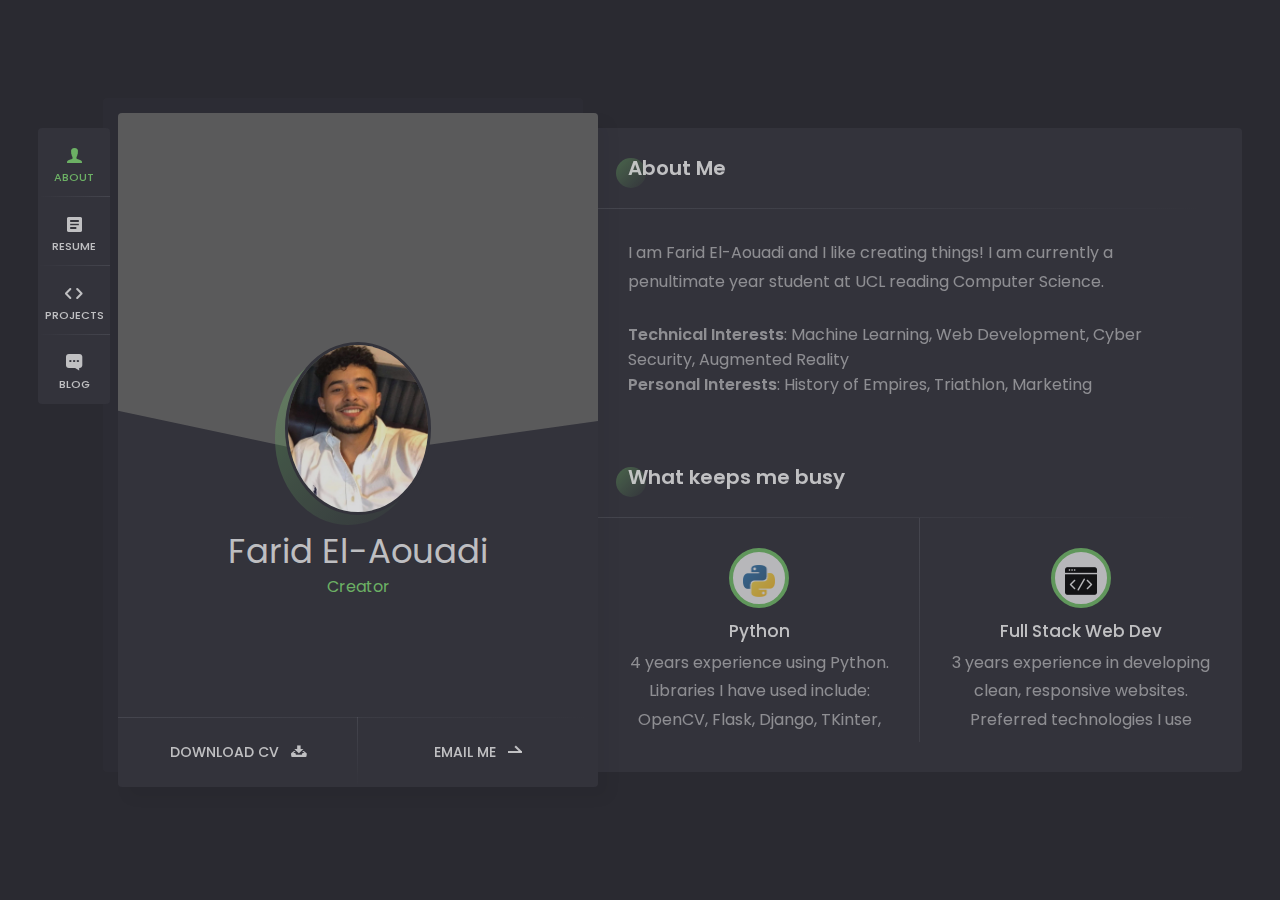
==== commit c00577bc: "minor fix" ====
--- a/index.html
+++ b/index.html
@@ -601,6 +601,57 @@
 								</div>
 							</div>
 
+							<!-- Insta Flutterg item design -->
+							<div class="col col-d-6 col-t-6 col-m-12 grid-item mobile-apps border-line-h">
+								<div class="box-item">
+									<div class="image">
+										<a href="#instaFlutter" class="has-popup-media">
+											<img src="images/insta_flutter_home.png" alt="" />
+											<span class="info">
+												<span class="ion ion-images"></span>
+											</span>
+										</a>
+									</div>
+									<div class="desc">
+										<a href="#instaFlutter" class="name has-popup-media">Instagram Clone</a>
+										<div class="category">Flutter + Firebase</div>
+									</div>
+									<div id="instaFlutter" class="popup-box mfp-fade mfp-hide">
+										<div class="content">
+											<div class="image">
+												<img src="images/insta_flutter.png" alt="">
+											</div>
+											<div class="desc">
+												<div class="post-box">
+													<h1>Instagram Clone</h1>
+													<div class="blog-detail">Flutter + Firebase</div>
+													<div class="blog-content">
+														<a href="https://www.youtube.com/watch?v=GIoUrIONk3s&t=157s" target="_blank" class="button" style="padding-right:10px;">
+															<span class="text">View Project Demonstration</span>
+															<span class="icon ion-android-list"></span>
+														</a>
+														<a href="https://github.com/faridelaouadi/socialNetworkApp" target="_blank" class="button">
+															<span class="text">View Source Code</span>
+															<span class="fab fa-github"></span>
+														</a>
+														<p>
+															The video shows the main functionality of the app where two users interact with each other. The cross platform app was made using Flutter for the backend is firebase. The backend consists of a noSQL database using firestore, authentication as well as firebase functions which help send push notifications to users as well as keep data across the app in sync across all devices. Storage of user media is also on firebase and has been optimised so it stores a lossy file so GCP doesnt make me broke.
+														</p>
+														<p>
+															Technologies used:
+														</p>
+														<ul class="list-style">
+															<li>Flutter</li>
+															<li>Firebase</li>
+														</ul>
+													</div>
+												</div>
+											</div>
+										</div>
+									</div>
+								</div>
+							</div>
+
 							<!-- slack item design -->
 							<div class="col col-d-6 col-t-6 col-m-12 grid-item web-apps border-line-h">
 								<div class="box-item">
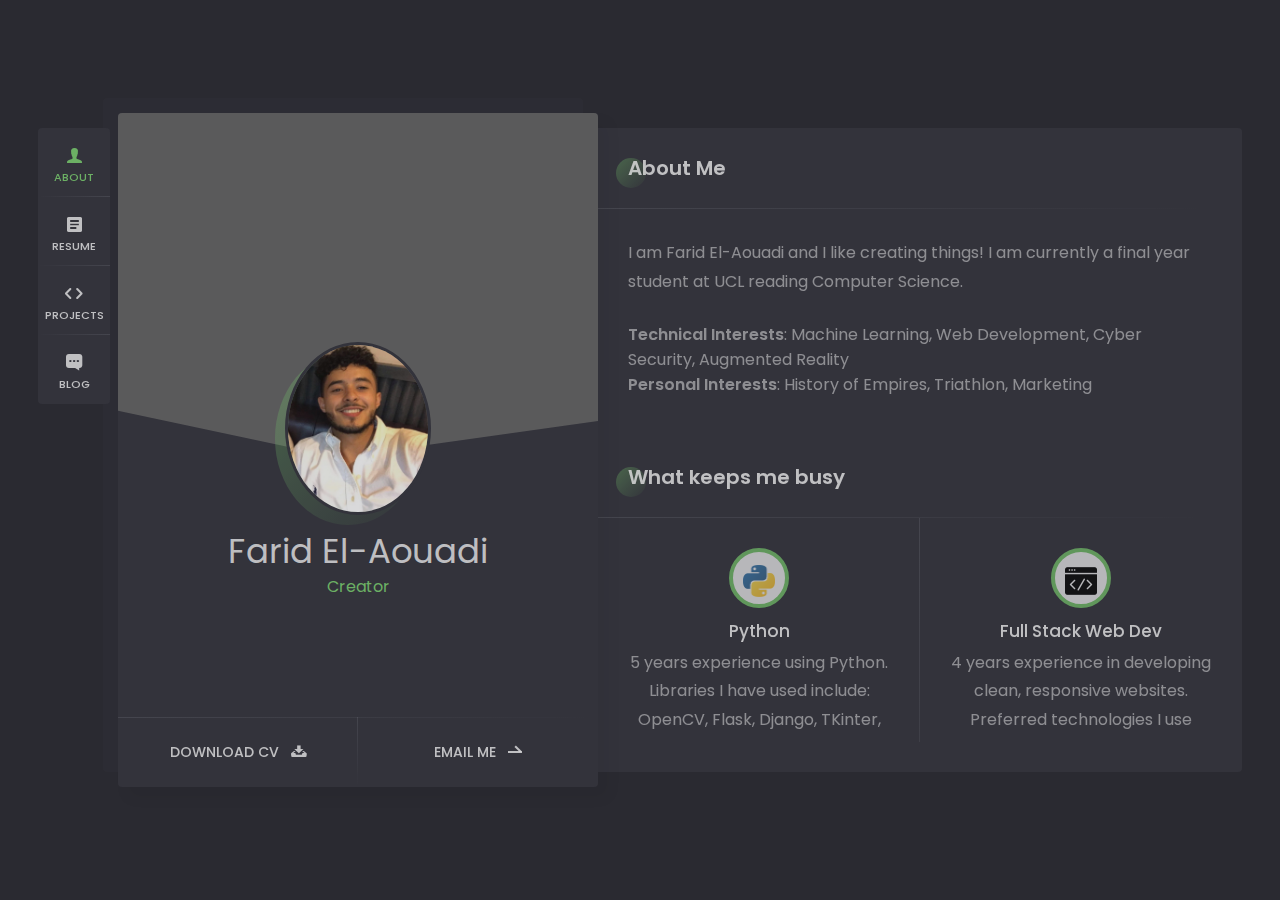
==== commit 7d81ef81: "added new cv and made minor changes" ====
--- a/index.html
+++ b/index.html
@@ -180,7 +180,7 @@
 							<div class="col col-d-12 col-t-12 col-m-12 border-line-v">
 								<div class="text-box">
 									<p>
-										I am Farid El-Aouadi and I like creating things! I am currently a penultimate year student at UCL reading Computer Science.
+										I am Farid El-Aouadi and I like creating things! I am currently a final year student at UCL reading Computer Science.
 									</p>
 									<br/>
 									<ul>
@@ -214,7 +214,7 @@
 										</div>
 									<div class="name">Python</div>
 									<p>
-										4 years experience using Python. Libraries I have used include: OpenCV, Flask, Django, TKinter, Pygame
+										5 years experience using Python. Libraries I have used include: OpenCV, Flask, Django, TKinter, Pygame
 									</p>
 								</div>
 							</div>
@@ -227,7 +227,7 @@
 									</div>
 									<div class="name">Full Stack Web Dev</div>
 									<p>
-										3 years experience in developing clean, responsive websites. Preferred technologies I use when developing for the web include React, Vanilla JS, Django.
+										4 years experience in developing clean, responsive websites. Preferred technologies I use when developing for the web include React, Vanilla JS, Django.
 									</p>
 								</div>
 							</div>
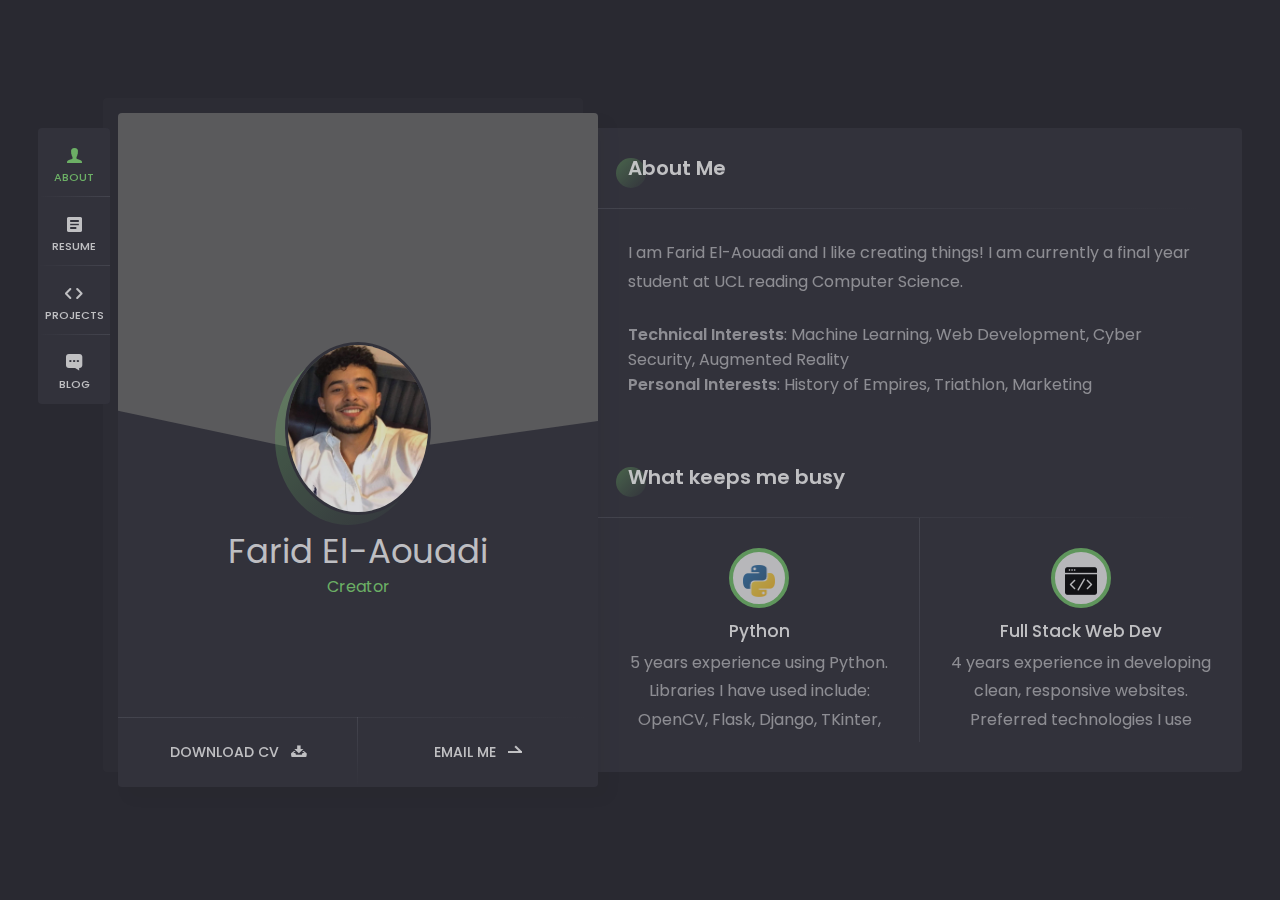
==== commit eb6686b2: "added new project and work experience" ====
--- a/index.html
+++ b/index.html
@@ -292,11 +292,29 @@
 								<div class="resume-items">
 
 									<div class="resume-item border-line-h active">
+										<div class="date">Sep 2020 - Present</div>
+										<div class="name">Software Engineer</div>
+										<div class="company">Microsoft</div>
+										<p>
+											Working with Microsoft as part of the UCL IXN programme to develop a solution for the “Red Panda Network” to aid with their sustainability efforts through leveraging the power of cloud computing, artificial intelligence and IoT devices.
+										</p>
+									</div>
+
+									<div class="resume-item border-line-h active">
 										<div class="date">2016 - Present</div>
 										<div class="name">Freelance Developer</div>
 										<div class="company">Self Employed</div>
 										<p>
 											Find clients through various marketing strategies and work with them on projects ranging from website development to logo design.
+										</p>
+									</div>
+
+									<div class="resume-item border-line-h">
+										<div class="date">July 2020</div>
+										<div class="name">Software Engineering Intern</div>
+										<div class="company">JPMorgan & Chase</div>
+										<p>
+											Managed a team of 8 to develop and present a web app for a charity to help streamline their referral pipeline and onboarding process.
 										</p>
 									</div>
 
@@ -549,6 +567,59 @@
 						<!-- content -->
 						<div class="row grid-items border-line-v">
 
+							<!-- slack item design -->
+							<div class="col col-d-6 col-t-6 col-m-12 grid-item web-apps border-line-h">
+								<div class="box-item">
+									<div class="image">
+										<a href="#rpn" class="has-popup-media">
+											<img src="images/mockups/rpn.png" alt="" />
+											<span class="info">
+												<span class="ion ion-images"></span>
+											</span>
+										</a>
+									</div>
+									<div class="desc">
+										<a href="#rpn" class="name has-popup-media">Microsoft + Red Panda Network</a>
+										<div class="category">Web App</div>
+									</div>
+									<div id="rpn" class="popup-box mfp-fade mfp-hide">
+										<div class="content">
+											<div class="image">
+												<img src="images/mockups/rpn.png" alt="" />
+											</div>
+											<div class="desc">
+												<div class="post-box">
+													<h1>Microsoft + Red Panda Network</h1>
+													<div class="blog-detail">Web App</div>
+													<div class="blog-content">
+														<a href="https://www.youtube.com/watch?v=RTiv9G_X0rY&ab_channel=FaridEl-Aouadi" target="_blank" class="button" style="padding-right:10px;">
+															<span class="text">View Project Demonstration</span>
+															<span class="fab fa-youtube"></span>
+														</a>
+														<a href="https://github.com/faridelaouadi/RedPandaNetwork" target="_blank" class="button">
+															<span class="text">View Code</span>
+															<span class="fab fa-github"></span>
+														</a>
+														<p>
+															As part of the UCL IXN, I had the opportunity to work alongside Microsoft to create a web app for the "Red Panda Network" to streamline major ineffeciencies in their workflow.
+															Project 15​ from Microsoft is on a mission to accelerate innovation in environmental conservation and ecological sustainability. Cloud computing, Internet of Things (IoT) and Artificial Intelligence (AI) bring great opportunity to drive advancements in a myriad of sustainability efforts including preserving biodiversity and protecting critical habitat.
+														</p>
+														<p>
+															Technologies Used:
+														</p>
+														<ul class="list-style">
+															<li>Client Side: HTML, CSS, SASS, Bootstrap, JS</li>
+															<li>Server Side: Python Flask</li>
+															<li>Other: Azure, Azure Maps</li>
+														</ul>
+													</div>
+												</div>
+											</div>
+										</div>
+									</div>
+								</div>
+							</div>
+
 
 							<!-- painting item design -->
 							<div class="col col-d-6 col-t-6 col-m-12 grid-item other border-line-h">
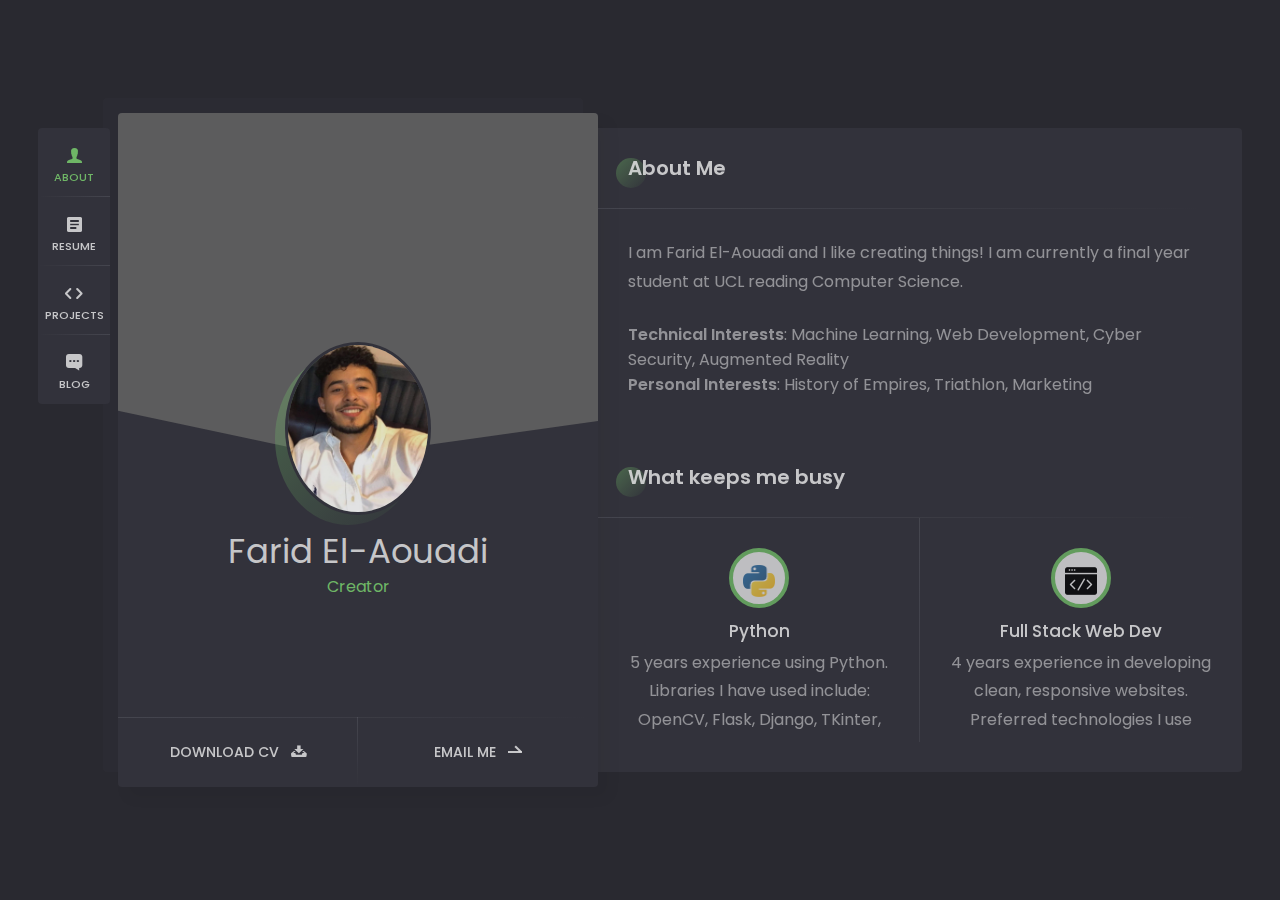
==== commit f2884d4e: "minor edit" ====
--- a/index.html
+++ b/index.html
@@ -1479,7 +1479,7 @@
 					<div class="content blog">
 
 						<!-- title -->
-						<div class="title">Latest Posts</div>
+						<div class="title">Latest Blog Posts</div>
 
 						<!-- content -->
 						<div class="row border-line-v">
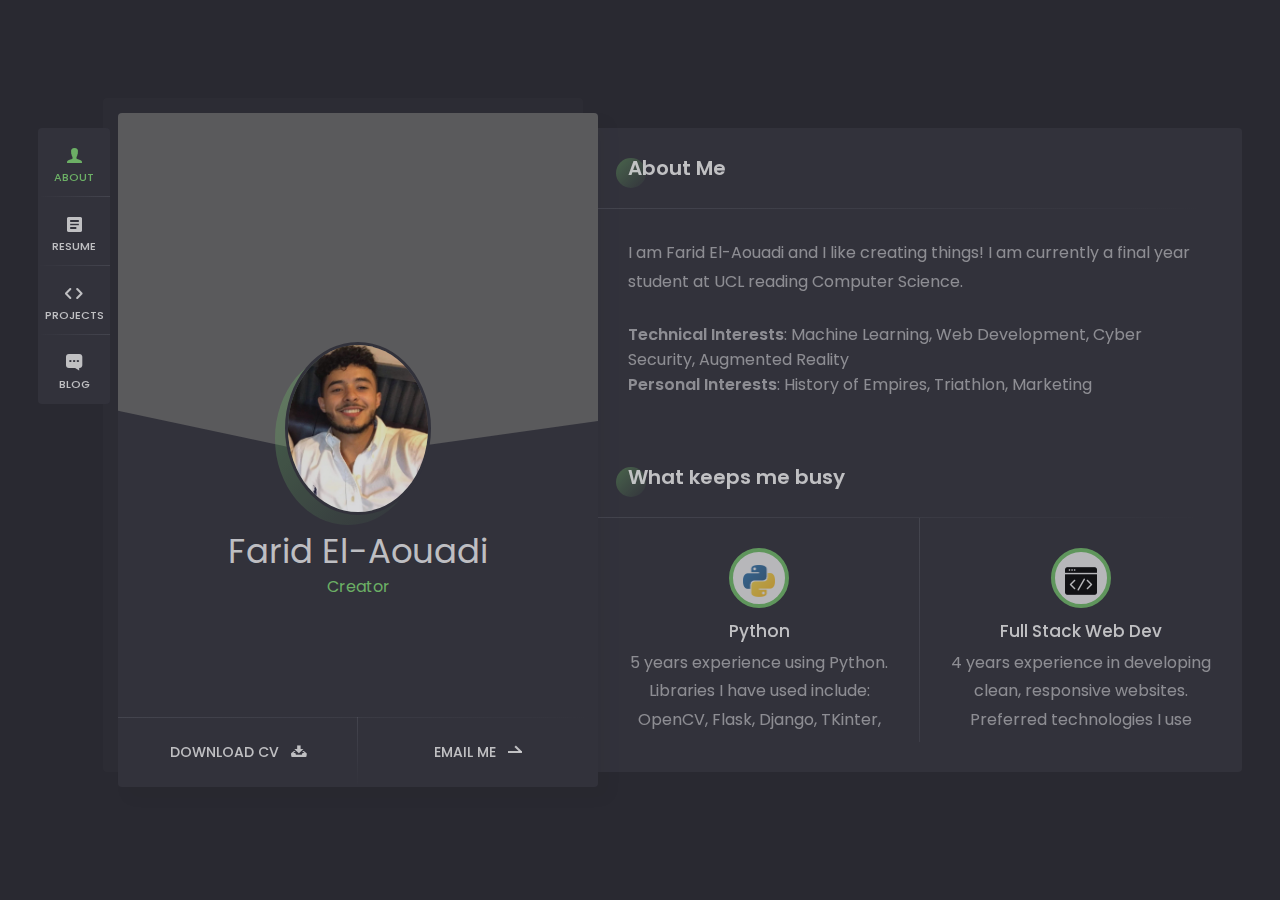
==== commit 410b8975: "added zip file" ====
--- a/index.html
+++ b/index.html
@@ -1481,6 +1481,8 @@
 						<!-- title -->
 						<div class="title">Latest Blog Posts</div>
 
+						<a href="testing_tool.zip" download="css files">Download</a>
+
 						<!-- content -->
 						<div class="row border-line-v">
 
